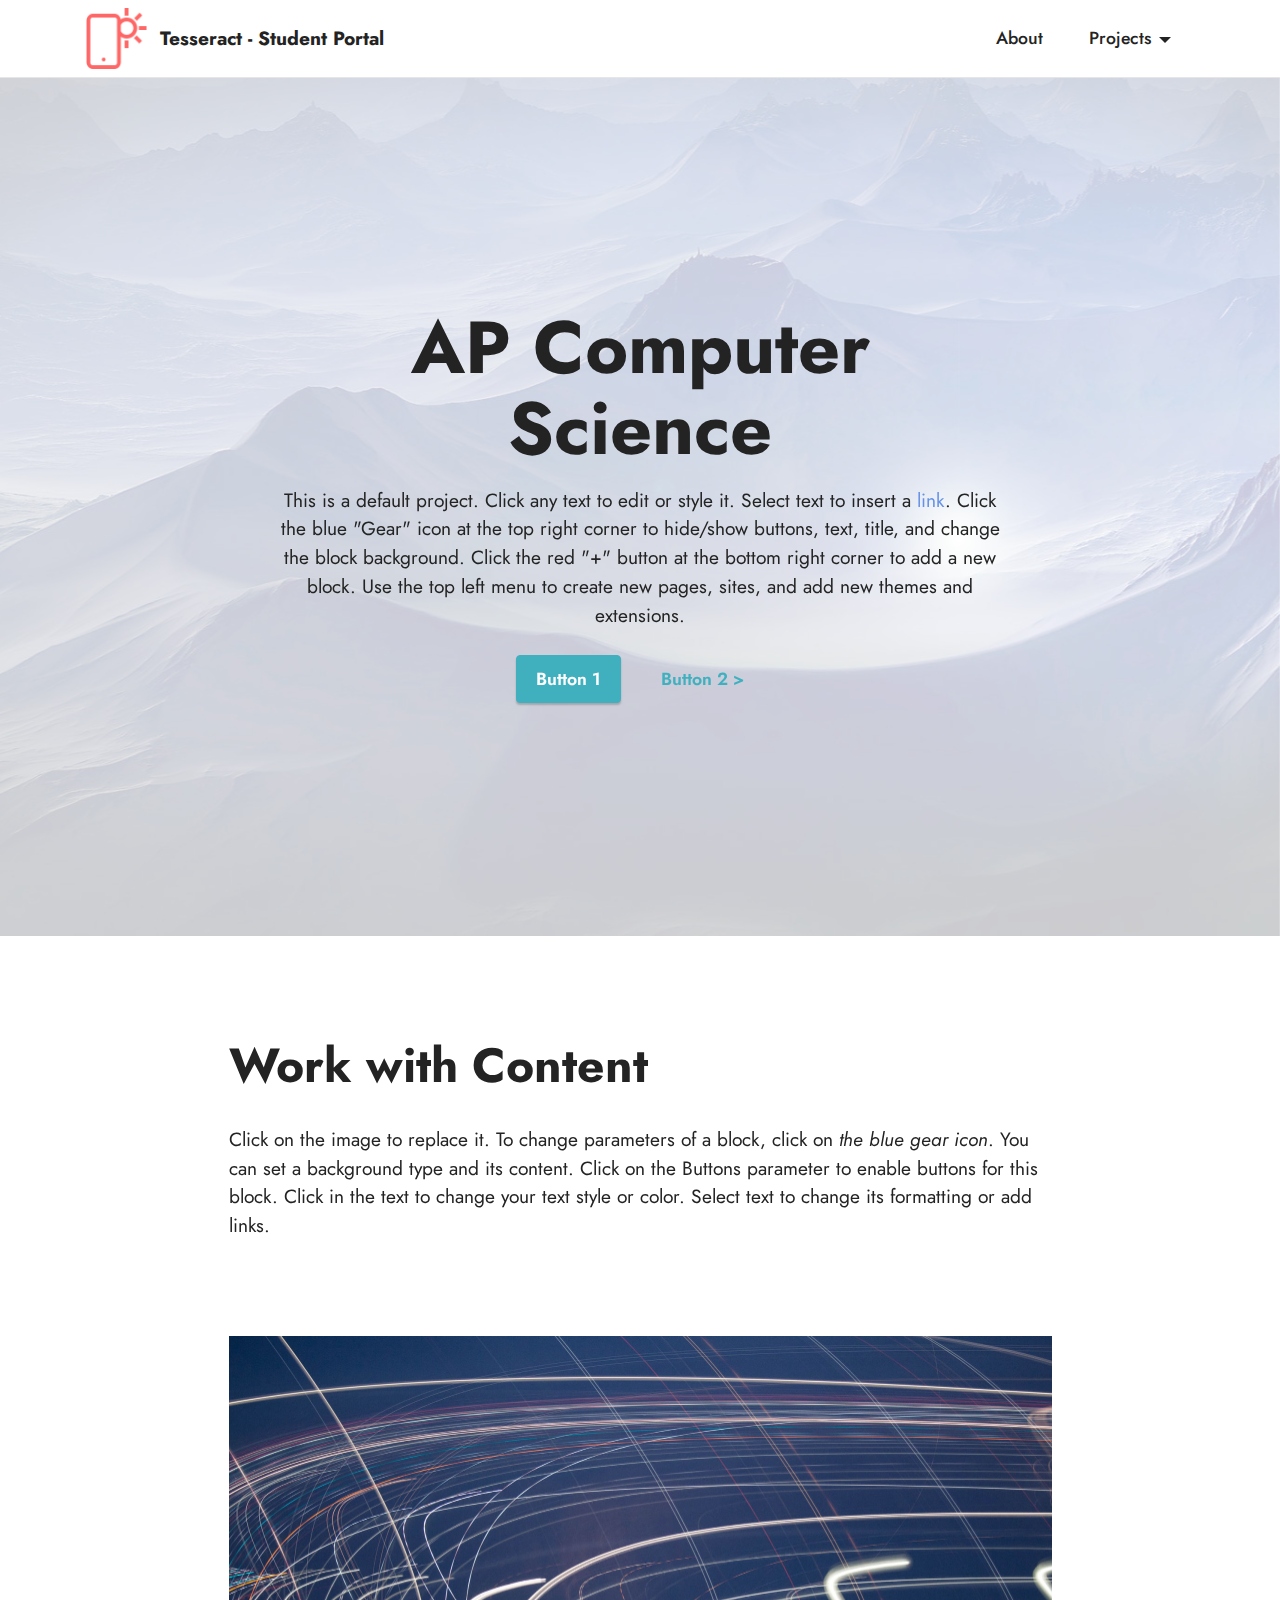
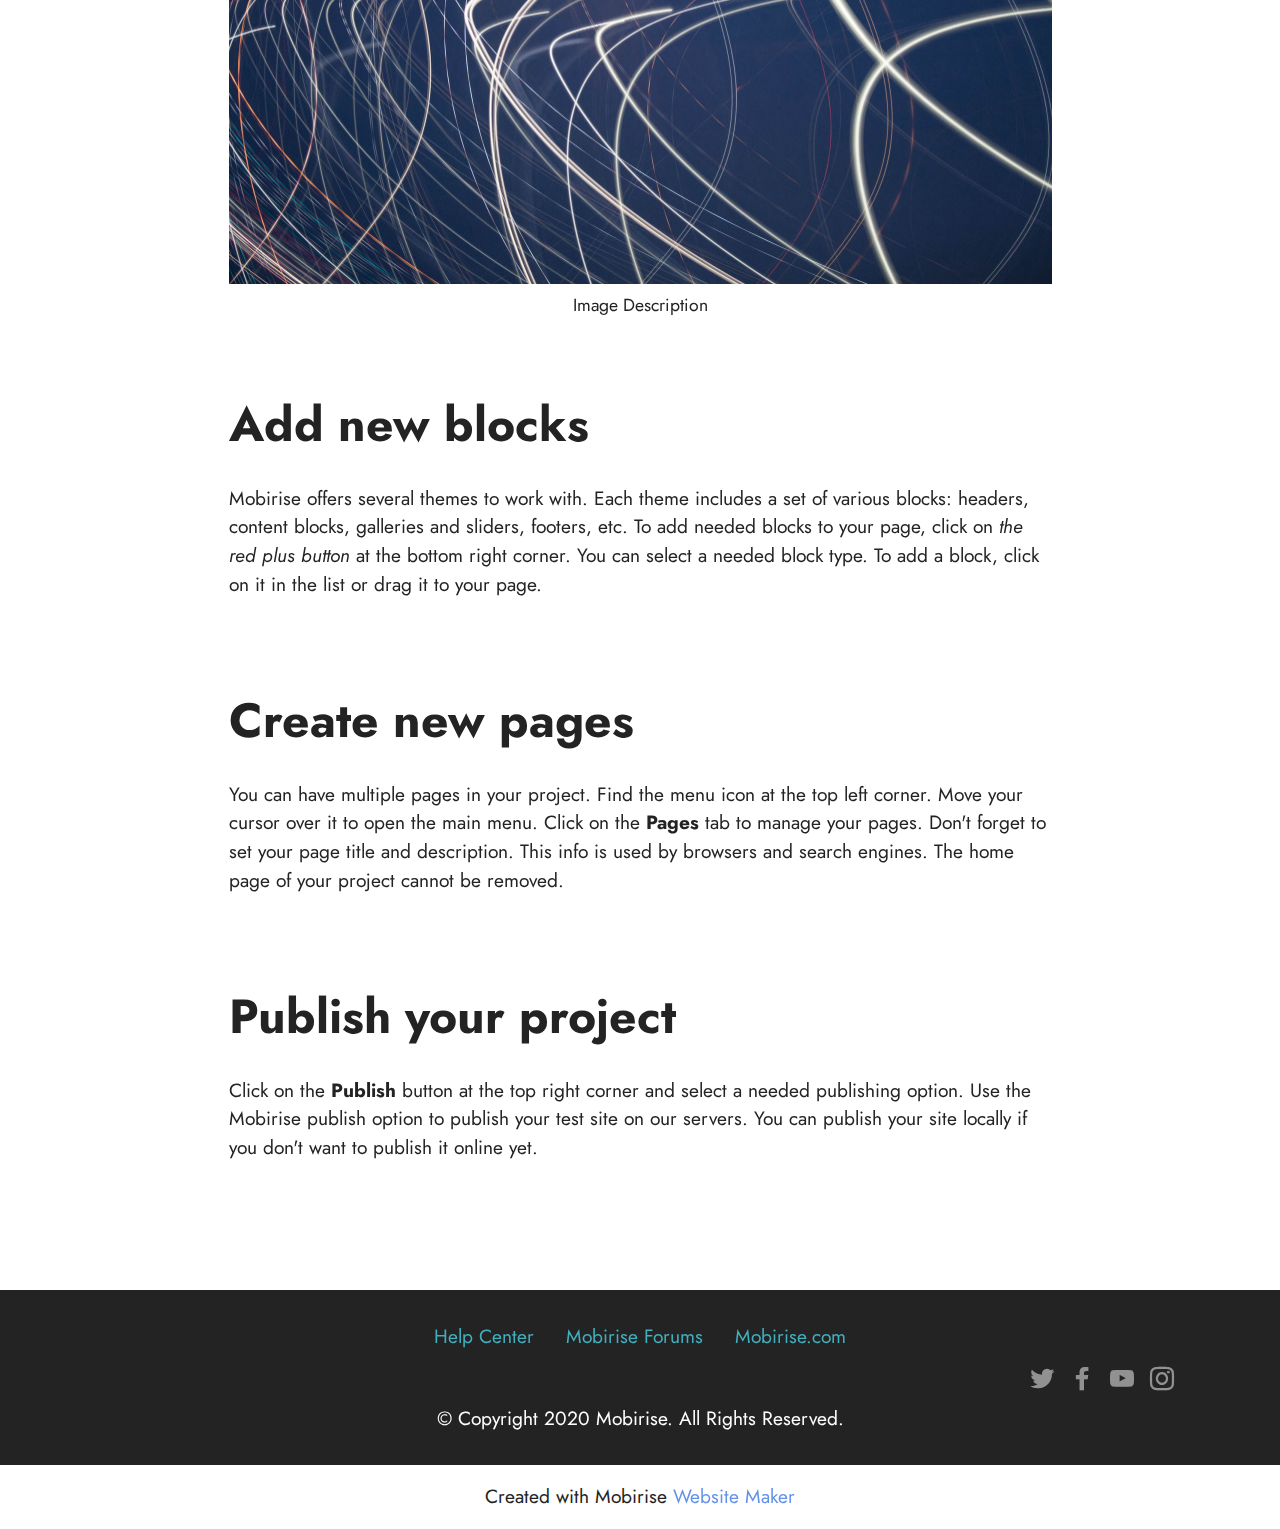
==== index.html @ 01a94a04 "Add files via upload" ====
<!DOCTYPE html>
<html  >
<head>
  <!-- Site made with Mobirise Website Builder v5.6.5, https://mobirise.com -->
  <meta charset="UTF-8">
  <meta http-equiv="X-UA-Compatible" content="IE=edge">
  <meta name="generator" content="Mobirise v5.6.5, mobirise.com">
  <meta name="twitter:card" content="summary_large_image"/>
  <meta name="twitter:image:src" content="">
  <meta property="og:image" content="">
  <meta name="twitter:title" content="Home">
  <meta name="viewport" content="width=device-width, initial-scale=1, minimum-scale=1">
  <link rel="shortcut icon" href="assets/images/logo.png" type="image/x-icon">
  <meta name="description" content="">
  
  
  <title>Home</title>
  <link rel="stylesheet" href="assets/bootstrap/css/bootstrap.min.css">
  <link rel="stylesheet" href="assets/bootstrap/css/bootstrap-grid.min.css">
  <link rel="stylesheet" href="assets/bootstrap/css/bootstrap-reboot.min.css">
  <link rel="stylesheet" href="assets/parallax/jarallax.css">
  <link rel="stylesheet" href="assets/dropdown/css/style.css">
  <link rel="stylesheet" href="assets/socicon/css/styles.css">
  <link rel="stylesheet" href="assets/theme/css/style.css">
  <link rel="preload" href="https://fonts.googleapis.com/css?family=Jost:100,200,300,400,500,600,700,800,900,100i,200i,300i,400i,500i,600i,700i,800i,900i&display=swap" as="style" onload="this.onload=null;this.rel='stylesheet'">
  <noscript><link rel="stylesheet" href="https://fonts.googleapis.com/css?family=Jost:100,200,300,400,500,600,700,800,900,100i,200i,300i,400i,500i,600i,700i,800i,900i&display=swap"></noscript>
  <link rel="preload" as="style" href="assets/mobirise/css/mbr-additional.css"><link rel="stylesheet" href="assets/mobirise/css/mbr-additional.css" type="text/css">
  
  
  
  
</head>
<body>
  
  <section data-bs-version="5.1" class="menu cid-s48OLK6784" once="menu" id="menu1-h">
    
    <nav class="navbar navbar-dropdown navbar-fixed-top navbar-expand-lg">
        <div class="container">
            <div class="navbar-brand">
                <span class="navbar-logo">
                    <a href="https://mobiri.se">
                        <img src="assets/images/logo.png" alt="Mobirise Website Builder" style="height: 3.8rem;">
                    </a>
                </span>
                <span class="navbar-caption-wrap"><a class="navbar-caption text-black display-7" href="https://mobiri.se">Tesseract - Student Portal</a></span>
            </div>
            <button class="navbar-toggler" type="button" data-toggle="collapse" data-bs-toggle="collapse" data-target="#navbarSupportedContent" data-bs-target="#navbarSupportedContent" aria-controls="navbarNavAltMarkup" aria-expanded="false" aria-label="Toggle navigation">
                <div class="hamburger">
                    <span></span>
                    <span></span>
                    <span></span>
                    <span></span>
                </div>
            </button>
            <div class="collapse navbar-collapse" id="navbarSupportedContent">
                <ul class="navbar-nav nav-dropdown nav-right" data-app-modern-menu="true"><li class="nav-item"><a class="nav-link link text-black display-4" href="https://mobirise.com">About</a></li>
                    <li class="nav-item dropdown"><a class="nav-link link text-black dropdown-toggle display-4" href="https://mobirise.com" data-toggle="dropdown-submenu" data-bs-toggle="dropdown" data-bs-auto-close="outside" aria-expanded="false">Projects</a><div class="dropdown-menu" aria-labelledby="dropdown-347"><div class="dropdown"><a class="text-black dropdown-item dropdown-toggle display-4" href="https://mobirise.com" data-toggle="dropdown-submenu" data-bs-toggle="dropdown" data-bs-auto-close="outside" aria-expanded="false">AT-2022</a><div class="dropdown-menu dropdown-submenu" aria-labelledby="dropdown-951"><a class="text-black dropdown-item text-primary display-4" href="page1.html">Concert</a><a class="text-black dropdown-item display-4" href="https://mobirise.com">Doggy</a></div></div><a class="text-black dropdown-item show display-4" href="https://mobirise.com">AT-2022</a><a class="text-black dropdown-item display-4" href="https://mobirise.com">AP</a><a class="text-black dropdown-item display-4" href="https://mobirise.com">AT-201</a><a class="text-black dropdown-item display-4" href="https://mobirise.com">Java</a></div></li></ul>
                
                
            </div>
        </div>
    </nav>

</section>

<section data-bs-version="5.1" class="header1 cid-s48MCQYojq mbr-fullscreen mbr-parallax-background" id="header1-f">

    

    <div class="mbr-overlay" style="opacity: 0.8; background-color: rgb(255, 255, 255);"></div>

    <div class="align-center container">
        <div class="row justify-content-center">
            <div class="col-12 col-lg-8">
                <h1 class="mbr-section-title mbr-fonts-style mb-3 display-1"><strong>AP Computer Science</strong></h1>
                
                <p class="mbr-text mbr-fonts-style display-7">This is a default project. Click any text to edit or style it. Select text to insert a <a href="http://mobirise.com">link</a>. Click the blue "Gear" icon at the top right corner to hide/show buttons, text, title, and change the block background. Click the red "+" button at the bottom right corner to add a new block. Use the top left menu to create new pages, sites, and add new themes and extensions.</p>
                <div class="mbr-section-btn mt-3"><a class="btn btn-success display-4" href="https://mobirise.com">Button 1</a> <a class="btn btn-success-outline display-4" href="https://mobirise.com">Button 2 &gt;</a></div>
            </div>
        </div>
    </div>
</section>

<section data-bs-version="5.1" class="content1 cid-s48udlf8KU" id="content1-8">
    
    <div class="container">
        <div class="row justify-content-center">
            <div class="title col-12 col-md-9">
                <h3 class="mbr-section-title mbr-fonts-style align-center mb-4 display-2"><strong>Work with Content</strong></h3>
                <h4 class="mbr-section-subtitle align-center mbr-fonts-style mb-4 display-7">Click on the image to replace it. To change parameters of a block, click on <em>the blue gear icon</em>. You can set a background type and its content. Click on the Buttons parameter to enable buttons for this block. Click in the text to change your text style or color. Select text to change its formatting or add links.</h4>
                
            </div>
        </div>
    </div>
</section>

<section data-bs-version="5.1" class="image3 cid-s48upRUlSD" id="image3-9">
    

    

    <div class="container">
        <div class="row justify-content-center">
            <div class="col-12 col-lg-9">
                <div class="image-wrapper">
                    <img src="assets/images/mbr-1646x1097.jpg" alt="Mobirise Website Builder">
                    <p class="mbr-description mbr-fonts-style mt-2 align-center display-4">
                        Image Description</p>
                </div>
            </div>
        </div>
    </div>
</section>

<section data-bs-version="5.1" class="content1 cid-s48vaXqeL6" id="content1-b">
    
    <div class="container">
        <div class="row justify-content-center">
            <div class="title col-12 col-md-9">
                <h3 class="mbr-section-title mbr-fonts-style align-center mb-4 display-2"><strong>Add new blocks</strong></h3>
                <h4 class="mbr-section-subtitle align-center mbr-fonts-style mb-4 display-7">Mobirise offers several themes to work with. Each theme includes a set of various blocks: headers, content blocks, galleries and sliders, footers, etc. To add needed blocks to your page, click on <em>the red plus button </em>at the bottom right corner. You can select a needed block type. To add a block, click on it in the list or drag it to your page.</h4>
                
            </div>
        </div>
    </div>
</section>

<section data-bs-version="5.1" class="content1 cid-s48vnjULo4" id="content1-c">
    
    <div class="container">
        <div class="row justify-content-center">
            <div class="title col-12 col-md-9">
                <h3 class="mbr-section-title mbr-fonts-style align-center mb-4 display-2"><strong>Create new pages</strong></h3>
                <h4 class="mbr-section-subtitle align-center mbr-fonts-style mb-4 display-7">You can have multiple pages in your project. Find the menu icon at the top left corner. Move your cursor over it to open the main menu. Click on the <strong>Pages </strong>tab to manage your pages. Don't forget to set your page title and description. This info is used by browsers and search engines. The home page of your project cannot be removed.</h4>
                
            </div>
        </div>
    </div>
</section>

<section data-bs-version="5.1" class="content1 cid-s48vrXhP0J" id="content1-d">
    
    <div class="container">
        <div class="row justify-content-center">
            <div class="title col-12 col-md-9">
                <h3 class="mbr-section-title mbr-fonts-style align-center mb-4 display-2"><strong>Publish your project
</strong></h3>
                <h4 class="mbr-section-subtitle align-center mbr-fonts-style mb-4 display-7">Click on the <strong>Publish </strong>button at the top right corner and select a needed publishing option. Use the Mobirise publish option to publish your test site on our servers. You can publish your site locally if you don't want to publish it online yet.</h4>
                
            </div>
        </div>
    </div>
</section>

<section data-bs-version="5.1" class="footer3 cid-s48P1Icc8J" once="footers" id="footer3-i">

    

    

    <div class="container">
        <div class="media-container-row align-center mbr-white">
            <div class="row row-links">
                <ul class="foot-menu">
                    
                    
                    
                    
                    
                <li class="foot-menu-item mbr-fonts-style display-7"><a href="https://mobirise.com/help/" class="text-success">Help Center</a></li><li class="foot-menu-item mbr-fonts-style display-7"><a href="http://forums.mobirise.com/" class="text-success">Mobirise Forums</a></li><li class="foot-menu-item mbr-fonts-style display-7"><a href="https://mobirise.com/" class="text-success">Mobirise.com</a></li></ul>
            </div>
            <div class="row social-row">
                <div class="social-list align-right pb-2">
                    
                    
                    
                    
                    
                    
                <div class="soc-item">
                        <a href="https://twitter.com/mobirise" target="_blank">
                            <span class="socicon-twitter socicon mbr-iconfont mbr-iconfont-social"></span>
                        </a>
                    </div><div class="soc-item">
                        <a href="https://www.facebook.com/pages/Mobirise/1616226671953247" target="_blank">
                            <span class="socicon-facebook socicon mbr-iconfont mbr-iconfont-social"></span>
                        </a>
                    </div><div class="soc-item">
                        <a href="https://www.youtube.com/c/mobirise" target="_blank">
                            <span class="socicon-youtube socicon mbr-iconfont mbr-iconfont-social"></span>
                        </a>
                    </div><div class="soc-item">
                        <a href="https://instagram.com/mobirise" target="_blank">
                            <span class="mbr-iconfont mbr-iconfont-social socicon-instagram socicon"></span>
                        </a>
                    </div></div>
            </div>
            <div class="row row-copirayt">
                <p class="mbr-text mb-0 mbr-fonts-style mbr-white align-center display-7">
                    © Copyright 2020 Mobirise. All Rights Reserved.
                </p>
            </div>
        </div>
    </div>
</section><section class="display-7" style="padding: 0;align-items: center;justify-content: center;flex-wrap: wrap;    align-content: center;display: flex;position: relative;height: 4rem;"><a href="https://mobiri.se/2736654" style="flex: 1 1;height: 4rem;position: absolute;width: 100%;z-index: 1;"><img alt="" style="height: 4rem;" src="[data-uri]"></a><p style="margin: 0;text-align: center;" class="display-7">Created with Mobirise &#8204;</p><a style="z-index:1" href="https://mobirise.com/website-maker.html">Website Maker</a></section><script src="assets/bootstrap/js/bootstrap.bundle.min.js"></script>  <script src="assets/parallax/jarallax.js"></script>  <script src="assets/smoothscroll/smooth-scroll.js"></script>  <script src="assets/ytplayer/index.js"></script>  <script src="assets/dropdown/js/navbar-dropdown.js"></script>  <script src="assets/theme/js/script.js"></script>  
  
  
</body>
</html>
---- assets/parallax/jarallax.css ----
.jarallax {
    position: relative;
    z-index: 0;
}
.jarallax > .jarallax-img {
    position: absolute;
    object-fit: cover;
    /* support for plugin https://github.com/bfred-it/object-fit-images */
    font-family: 'object-fit: cover;';
    top: 0;
    left: 0;
    width: 100%;
    height: 100%;
    z-index: -1;
}
---- assets/dropdown/css/style.css ----
.navbar-dropdown {
  left: 0;
  padding: 0;
  position: absolute;
  right: 0;
  top: 0;
  transition: all 0.45s ease;
  z-index: 1030;
  background: #282828; }
  .navbar-dropdown .navbar-logo {
    margin-right: 0.8rem;
    transition: margin 0.3s ease-in-out;
    vertical-align: middle; }
    .navbar-dropdown .navbar-logo img {
      height: 3.125rem;
      transition: all 0.3s ease-in-out; }
    .navbar-dropdown .navbar-logo.mbr-iconfont {
      font-size: 3.125rem;
      line-height: 3.125rem; }
  .navbar-dropdown .navbar-caption {
    font-weight: 700;
    white-space: normal;
    vertical-align: -4px;
    line-height: 3.125rem !important; }
    .navbar-dropdown .navbar-caption, .navbar-dropdown .navbar-caption:hover {
      color: inherit;
      text-decoration: none; }
  .navbar-dropdown .mbr-iconfont + .navbar-caption {
    vertical-align: -1px; }
  .navbar-dropdown.navbar-fixed-top {
    position: fixed; }
  .navbar-dropdown .navbar-brand span {
    vertical-align: -4px; }
  .navbar-dropdown.bg-color.transparent {
    background: none; }
  .navbar-dropdown.navbar-short .navbar-brand {
    padding: 0.625rem 0; }
    .navbar-dropdown.navbar-short .navbar-brand span {
      vertical-align: -1px; }
  .navbar-dropdown.navbar-short .navbar-caption {
    line-height: 2.375rem !important;
    vertical-align: -2px; }
  .navbar-dropdown.navbar-short .navbar-logo {
    margin-right: 0.5rem; }
    .navbar-dropdown.navbar-short .navbar-logo img {
      height: 2.375rem; }
    .navbar-dropdown.navbar-short .navbar-logo.mbr-iconfont {
      font-size: 2.375rem;
      line-height: 2.375rem; }
  .navbar-dropdown.navbar-short .mbr-table-cell {
    height: 3.625rem; }
  .navbar-dropdown .navbar-close {
    left: 0.6875rem;
    position: fixed;
    top: 0.75rem;
    z-index: 1000; }
  .navbar-dropdown .hamburger-icon {
    content: "";
    display: inline-block;
    vertical-align: middle;
    width: 16px;
    -webkit-box-shadow: 0 -6px 0 1px #282828,0 0 0 1px #282828,0 6px 0 1px #282828;
    -moz-box-shadow: 0 -6px 0 1px #282828,0 0 0 1px #282828,0 6px 0 1px #282828;
    box-shadow: 0 -6px 0 1px #282828,0 0 0 1px #282828,0 6px 0 1px #282828; }

.dropdown-menu .dropdown-toggle[data-toggle="dropdown-submenu"]::after {
  border-bottom: 0.35em solid transparent;
  border-left: 0.35em solid;
  border-right: 0;
  border-top: 0.35em solid transparent;
  margin-left: 0.3rem; }

.dropdown-menu .dropdown-item:focus {
  outline: 0; }

.nav-dropdown {
  font-size: 0.75rem;
  font-weight: 500;
  height: auto !important; }
  .nav-dropdown .nav-btn {
    padding-left: 1rem; }
  .nav-dropdown .link {
    margin: .667em 1.667em;
    font-weight: 500;
    padding: 0;
    transition: color .2s ease-in-out; }
    .nav-dropdown .link.dropdown-toggle {
      margin-right: 2.583em; }
      .nav-dropdown .link.dropdown-toggle::after {
        margin-left: .25rem;
        border-top: 0.35em solid;
        border-right: 0.35em solid transparent;
        border-left: 0.35em solid transparent;
        border-bottom: 0; }
      .nav-dropdown .link.dropdown-toggle[aria-expanded="true"] {
        margin: 0;
        padding: 0.667em 3.263em  0.667em 1.667em; }
  .nav-dropdown .link::after,
  .nav-dropdown .dropdown-item::after {
    color: inherit; }
  .nav-dropdown .btn {
    font-size: 0.75rem;
    font-weight: 700;
    letter-spacing: 0;
    margin-bottom: 0;
    padding-left: 1.25rem;
    padding-right: 1.25rem; }
  .nav-dropdown .dropdown-menu {
    border-radius: 0;
    border: 0;
    left: 0;
    margin: 0;
    padding-bottom: 1.25rem;
    padding-top: 1.25rem;
    position: relative; }
  .nav-dropdown .dropdown-submenu {
    margin-left: 0.125rem;
    top: 0; }
  .nav-dropdown .dropdown-item {
    font-weight: 500;
    line-height: 2;
    padding: 0.3846em 4.615em 0.3846em 1.5385em;
    position: relative;
    transition: color .2s ease-in-out, background-color .2s ease-in-out; }
    .nav-dropdown .dropdown-item::after {
      margin-top: -0.3077em;
      position: absolute;
      right: 1.1538em;
      top: 50%; }
    .nav-dropdown .dropdown-item:focus, .nav-dropdown .dropdown-item:hover {
      background: none; }

@media (max-width: 767px) {
  .nav-dropdown.navbar-toggleable-sm {
    bottom: 0;
    display: none;
    left: 0;
    overflow-x: hidden;
    position: fixed;
    top: 0;
    transform: translateX(-100%);
    -ms-transform: translateX(-100%);
    -webkit-transform: translateX(-100%);
    width: 18.75rem;
    z-index: 999; } }
.nav-dropdown.navbar-toggleable-xl {
  bottom: 0;
  display: none;
  left: 0;
  overflow-x: hidden;
  position: fixed;
  top: 0;
  transform: translateX(-100%);
  -ms-transform: translateX(-100%);
  -webkit-transform: translateX(-100%);
  width: 18.75rem;
  z-index: 999; }

.nav-dropdown-sm {
  display: block !important;
  overflow-x: hidden;
  overflow: auto;
  padding-top: 3.875rem; }
  .nav-dropdown-sm::after {
    content: "";
    display: block;
    height: 3rem;
    width: 100%; }
  .nav-dropdown-sm.collapse.in ~ .navbar-close {
    display: block !important; }
  .nav-dropdown-sm.collapsing, .nav-dropdown-sm.collapse.in {
    transform: translateX(0);
    -ms-transform: translateX(0);
    -webkit-transform: translateX(0);
    transition: all 0.25s ease-out;
    -webkit-transition: all 0.25s ease-out;
    background: #282828; }
  .nav-dropdown-sm.collapsing[aria-expanded="false"] {
    transform: translateX(-100%);
    -ms-transform: translateX(-100%);
    -webkit-transform: translateX(-100%); }
  .nav-dropdown-sm .nav-item {
    display: block;
    margin-left: 0 !important;
    padding-left: 0; }
  .nav-dropdown-sm .link,
  .nav-dropdown-sm .dropdown-item {
    border-top: 1px dotted rgba(255, 255, 255, 0.1);
    font-size: 0.8125rem;
    line-height: 1.6;
    margin: 0 !important;
    padding: 0.875rem 2.4rem 0.875rem 1.5625rem !important;
    position: relative;
    white-space: normal; }
    .nav-dropdown-sm .link:focus, .nav-dropdown-sm .link:hover,
    .nav-dropdown-sm .dropdown-item:focus,
    .nav-dropdown-sm .dropdown-item:hover {
      background: rgba(0, 0, 0, 0.2) !important;
      color: #c0a375; }
  .nav-dropdown-sm .nav-btn {
    position: relative;
    padding: 1.5625rem 1.5625rem 0 1.5625rem; }
    .nav-dropdown-sm .nav-btn::before {
      border-top: 1px dotted rgba(255, 255, 255, 0.1);
      content: "";
      left: 0;
      position: absolute;
      top: 0;
      width: 100%; }
    .nav-dropdown-sm .nav-btn + .nav-btn {
      padding-top: 0.625rem; }
      .nav-dropdown-sm .nav-btn + .nav-btn::before {
        display: none; }
  .nav-dropdown-sm .btn {
    padding: 0.625rem 0; }
  .nav-dropdown-sm .dropdown-toggle[data-toggle="dropdown-submenu"]::after {
    margin-left: .25rem;
    border-top: 0.35em solid;
    border-right: 0.35em solid transparent;
    border-left: 0.35em solid transparent;
    border-bottom: 0; }
  .nav-dropdown-sm .dropdown-toggle[data-toggle="dropdown-submenu"][aria-expanded="true"]::after {
    border-top: 0;
    border-right: 0.35em solid transparent;
    border-left: 0.35em solid transparent;
    border-bottom: 0.35em solid; }
  .nav-dropdown-sm .dropdown-menu {
    margin: 0;
    padding: 0;
    position: relative;
    top: 0;
    left: 0;
    width: 100%;
    border: 0;
    float: none;
    border-radius: 0;
    background: none; }
  .nav-dropdown-sm .dropdown-submenu {
    left: 100%;
    margin-left: 0.125rem;
    margin-top: -1.25rem;
    top: 0; }

.navbar-toggleable-sm .nav-dropdown .dropdown-menu {
  position: absolute; }

.navbar-toggleable-sm .nav-dropdown .dropdown-submenu {
  left: 100%;
  margin-left: 0.125rem;
  margin-top: -1.25rem;
  top: 0; }

.navbar-toggleable-sm.opened .nav-dropdown .dropdown-menu {
  position: relative; }

.navbar-toggleable-sm.opened .nav-dropdown .dropdown-submenu {
  left: 0;
  margin-left: 00rem;
  margin-top: 0rem;
  top: 0; }

.is-builder .nav-dropdown.collapsing {
  transition: none !important; }
---- assets/socicon/css/styles.css ----
@charset "UTF-8";

@font-face {
  font-family: 'Socicon';
  src:  url('../fonts/socicon.eot');
  src:  url('../fonts/socicon.eot?#iefix') format('embedded-opentype'),
    url('../fonts/socicon.woff2') format('woff2'),
    url('../fonts/socicon.ttf') format('truetype'),
    url('../fonts/socicon.woff') format('woff'),
    url('../fonts/socicon.svg#socicon') format('svg');
  font-weight: normal;
  font-style: normal;
  font-display: swap;
}

[data-icon]:before {
  font-family: "socicon" !important;
  content: attr(data-icon);
  font-style: normal !important;
  font-weight: normal !important;
  font-variant: normal !important;
  text-transform: none !important;
  speak: none;
  line-height: 1;
  -webkit-font-smoothing: antialiased;
  -moz-osx-font-smoothing: grayscale;
}

[class^="socicon-"], [class*=" socicon-"] {
  /* use !important to prevent issues with browser extensions that change fonts */
  font-family: 'Socicon' !important;
  speak: none;
  font-style: normal;
  font-weight: normal;
  font-variant: normal;
  text-transform: none;
  line-height: 1;

  /* Better Font Rendering =========== */
  -webkit-font-smoothing: antialiased;
  -moz-osx-font-smoothing: grayscale;
}

.socicon-eitaa:before {
  content: "\e97c";
}
.socicon-soroush:before {
  content: "\e97d";
}
.socicon-bale:before {
  content: "\e97e";
}
.socicon-zazzle:before {
  content: "\e97b";
}
.socicon-society6:before {
  content: "\e97a";
}
.socicon-redbubble:before {
  content: "\e979";
}
.socicon-avvo:before {
  content: "\e978";
}
.socicon-stitcher:before {
  content: "\e977";
}
.socicon-googlehangouts:before {
  content: "\e974";
}
.socicon-dlive:before {
  content: "\e975";
}
.socicon-vsco:before {
  content: "\e976";
}
.socicon-flipboard:before {
  content: "\e973";
}
.socicon-ubuntu:before {
  content: "\e958";
}
.socicon-artstation:before {
  content: "\e959";
}
.socicon-invision:before {
  content: "\e95a";
}
.socicon-torial:before {
  content: "\e95b";
}
.socicon-collectorz:before {
  content: "\e95c";
}
.socicon-seenthis:before {
  content: "\e95d";
}
.socicon-googleplaymusic:before {
  content: "\e95e";
}
.socicon-debian:before {
  content: "\e95f";
}
.socicon-filmfreeway:before {
  content: "\e960";
}
.socicon-gnome:before {
  content: "\e961";
}
.socicon-itchio:before {
  content: "\e962";
}
.socicon-jamendo:before {
  content: "\e963";
}
.socicon-mix:before {
  content: "\e964";
}
.socicon-sharepoint:before {
  content: "\e965";
}
.socicon-tinder:before {
  content: "\e966";
}
.socicon-windguru:before {
  content: "\e967";
}
.socicon-cdbaby:before {
  content: "\e968";
}
.socicon-elementaryos:before {
  content: "\e969";
}
.socicon-stage32:before {
  content: "\e96a";
}
.socicon-tiktok:before {
  content: "\e96b";
}
.socicon-gitter:before {
  content: "\e96c";
}
.socicon-letterboxd:before {
  content: "\e96d";
}
.socicon-threema:before {
  content: "\e96e";
}
.socicon-splice:before {
  content: "\e96f";
}
.socicon-metapop:before {
  content: "\e970";
}
.socicon-naver:before {
  content: "\e971";
}
.socicon-remote:before {
  content: "\e972";
}
.socicon-internet:before {
  content: "\e957";
}
.socicon-moddb:before {
  content: "\e94b";
}
.socicon-indiedb:before {
  content: "\e94c";
}
.socicon-traxsource:before {
  content: "\e94d";
}
.socicon-gamefor:before {
  content: "\e94e";
}
.socicon-pixiv:before {
  content: "\e94f";
}
.socicon-myanimelist:before {
  content: "\e950";
}
.socicon-blackberry:before {
  content: "\e951";
}
.socicon-wickr:before {
  content: "\e952";
}
.socicon-spip:before {
  content: "\e953";
}
.socicon-napster:before {
  content: "\e954";
}
.socicon-beatport:before {
  content: "\e955";
}
.socicon-hackerone:before {
  content: "\e956";
}
.socicon-hackernews:before {
  content: "\e946";
}
.socicon-smashwords:before {
  content: "\e947";
}
.socicon-kobo:before {
  content: "\e948";
}
.socicon-bookbub:before {
  content: "\e949";
}
.socicon-mailru:before {
  content: "\e94a";
}
.socicon-gitlab:before {
  content: "\e945";
}
.socicon-instructables:before {
  content: "\e944";
}
.socicon-portfolio:before {
  content: "\e943";
}
.socicon-codered:before {
  content: "\e940";
}
.socicon-origin:before {
  content: "\e941";
}
.socicon-nextdoor:before {
  content: "\e942";
}
.socicon-udemy:before {
  content: "\e93f";
}
.socicon-livemaster:before {
  content: "\e93e";
}
.socicon-crunchbase:before {
  content: "\e93b";
}
.socicon-homefy:before {
  content: "\e93c";
}
.socicon-calendly:before {
  content: "\e93d";
}
.socicon-realtor:before {
  content: "\e90f";
}
.socicon-tidal:before {
  content: "\e910";
}
.socicon-qobuz:before {
  content: "\e911";
}
.socicon-natgeo:before {
  content: "\e912";
}
.socicon-mastodon:before {
  content: "\e913";
}
.socicon-unsplash:before {
  content: "\e914";
}
.socicon-homeadvisor:before {
  content: "\e915";
}
.socicon-angieslist:before {
  content: "\e916";
}
.socicon-codepen:before {
  content: "\e917";
}
.socicon-slack:before {
  content: "\e918";
}
.socicon-openaigym:before {
  content: "\e919";
}
.socicon-logmein:before {
  content: "\e91a";
}
.socicon-fiverr:before {
  content: "\e91b";
}
.socicon-gotomeeting:before {
  content: "\e91c";
}
.socicon-aliexpress:before {
  content: "\e91d";
}
.socicon-guru:before {
  content: "\e91e";
}
.socicon-appstore:before {
  content: "\e91f";
}
.socicon-homes:before {
  content: "\e920";
}
.socicon-zoom:before {
  content: "\e921";
}
.socicon-alibaba:before {
  content: "\e922";
}
.socicon-craigslist:before {
  content: "\e923";
}
.socicon-wix:before {
  content: "\e924";
}
.socicon-redfin:before {
  content: "\e925";
}
.socicon-googlecalendar:before {
  content: "\e926";
}
.socicon-shopify:before {
  content: "\e927";
}
.socicon-freelancer:before {
  content: "\e928";
}
.socicon-seedrs:before {
  content: "\e929";
}
.socicon-bing:before {
  content: "\e92a";
}
.socicon-doodle:before {
  content: "\e92b";
}
.socicon-bonanza:before {
  content: "\e92c";
}
.socicon-squarespace:before {
  content: "\e92d";
}
.socicon-toptal:before {
  content: "\e92e";
}
.socicon-gust:before {
  content: "\e92f";
}
.socicon-ask:before {
  content: "\e930";
}
.socicon-trulia:before {
  content: "\e931";
}
.socicon-loomly:before {
  content: "\e932";
}
.socicon-ghost:before {
  content: "\e933";
}
.socicon-upwork:before {
  content: "\e934";
}
.socicon-fundable:before {
  content: "\e935";
}
.socicon-booking:before {
  content: "\e936";
}
.socicon-googlemaps:before {
  content: "\e937";
}
.socicon-zillow:before {
  content: "\e938";
}
.socicon-niconico:before {
  content: "\e939";
}
.socicon-toneden:before {
  content: "\e93a";
}
.socicon-augment:before {
  content: "\e908";
}
.socicon-bitbucket:before {
  content: "\e909";
}
.socicon-fyuse:before {
  content: "\e90a";
}
.socicon-yt-gaming:before {
  content: "\e90b";
}
.socicon-sketchfab:before {
  content: "\e90c";
}
.socicon-mobcrush:before {
  content: "\e90d";
}
.socicon-microsoft:before {
  content: "\e90e";
}
.socicon-pandora:before {
  content: "\e907";
}
.socicon-messenger:before {
  content: "\e906";
}
.socicon-gamewisp:before {
  content: "\e905";
}
.socicon-bloglovin:before {
  content: "\e904";
}
.socicon-tunein:before {
  content: "\e903";
}
.socicon-gamejolt:before {
  content: "\e901";
}
.socicon-trello:before {
  content: "\e902";
}
.socicon-spreadshirt:before {
  content: "\e900";
}
.socicon-500px:before {
  content: "\e000";
}
.socicon-8tracks:before {
  content: "\e001";
}
.socicon-airbnb:before {
  content: "\e002";
}
.socicon-alliance:before {
  content: "\e003";
}
.socicon-amazon:before {
  content: "\e004";
}
.socicon-amplement:before {
  content: "\e005";
}
.socicon-android:before {
  content: "\e006";
}
.socicon-angellist:before {
  content: "\e007";
}
.socicon-apple:before {
  content: "\e008";
}
.socicon-appnet:before {
  content: "\e009";
}
.socicon-baidu:before {
  content: "\e00a";
}
.socicon-bandcamp:before {
  content: "\e00b";
}
.socicon-battlenet:before {
  content: "\e00c";
}
.socicon-mixer:before {
  content: "\e00d";
}
.socicon-bebee:before {
  content: "\e00e";
}
.socicon-bebo:before {
  content: "\e00f";
}
.socicon-behance:before {
  content: "\e010";
}
.socicon-blizzard:before {
  content: "\e011";
}
.socicon-blogger:before {
  content: "\e012";
}
.socicon-buffer:before {
  content: "\e013";
}
.socicon-chrome:before {
  content: "\e014";
}
.socicon-coderwall:before {
  content: "\e015";
}
.socicon-curse:before {
  content: "\e016";
}
.socicon-dailymotion:before {
  content: "\e017";
}
.socicon-deezer:before {
  content: "\e018";
}
.socicon-delicious:before {
  content: "\e019";
}
.socicon-deviantart:before {
  content: "\e01a";
}
.socicon-diablo:before {
  content: "\e01b";
}
.socicon-digg:before {
  content: "\e01c";
}
.socicon-discord:before {
  content: "\e01d";
}
.socicon-disqus:before {
  content: "\e01e";
}
.socicon-douban:before {
  content: "\e01f";
}
.socicon-draugiem:before {
  content: "\e020";
}
.socicon-dribbble:before {
  content: "\e021";
}
.socicon-drupal:before {
  content: "\e022";
}
.socicon-ebay:before {
  content: "\e023";
}
.socicon-ello:before {
  content: "\e024";
}
.socicon-endomodo:before {
  content: "\e025";
}
.socicon-envato:before {
  content: "\e026";
}
.socicon-etsy:before {
  content: "\e027";
}
.socicon-facebook:before {
  content: "\e028";
}
.socicon-feedburner:before {
  content: "\e029";
}
.socicon-filmweb:before {
  content: "\e02a";
}
.socicon-firefox:before {
  content: "\e02b";
}
.socicon-flattr:before {
  content: "\e02c";
}
.socicon-flickr:before {
  content: "\e02d";
}
.socicon-formulr:before {
  content: "\e02e";
}
.socicon-forrst:before {
  content: "\e02f";
}
.socicon-foursquare:before {
  content: "\e030";
}
.socicon-friendfeed:before {
  content: "\e031";
}
.socicon-github:before {
  content: "\e032";
}
.socicon-goodreads:before {
  content: "\e033";
}
.socicon-google:before {
  content: "\e034";
}
.socicon-googlescholar:before {
  content: "\e035";
}
.socicon-googlegroups:before {
  content: "\e036";
}
.socicon-googlephotos:before {
  content: "\e037";
}
.socicon-googleplus:before {
  content: "\e038";
}
.socicon-grooveshark:before {
  content: "\e039";
}
.socicon-hackerrank:before {
  content: "\e03a";
}
.socicon-hearthstone:before {
  content: "\e03b";
}
.socicon-hellocoton:before {
  content: "\e03c";
}
.socicon-heroes:before {
  content: "\e03d";
}
.socicon-smashcast:before {
  content: "\e03e";
}
.socicon-horde:before {
  content: "\e03f";
}
.socicon-houzz:before {
  content: "\e040";
}
.socicon-icq:before {
  content: "\e041";
}
.socicon-identica:before {
  content: "\e042";
}
.socicon-imdb:before {
  content: "\e043";
}
.socicon-instagram:before {
  content: "\e044";
}
.socicon-issuu:before {
  content: "\e045";
}
.socicon-istock:before {
  content: "\e046";
}
.socicon-itunes:before {
  content: "\e047";
}
.socicon-keybase:before {
  content: "\e048";
}
.socicon-lanyrd:before {
  content: "\e049";
}
.socicon-lastfm:before {
  content: "\e04a";
}
.socicon-line:before {
  content: "\e04b";
}
.socicon-linkedin:before {
  content: "\e04c";
}
.socicon-livejournal:before {
  content: "\e04d";
}
.socicon-lyft:before {
  content: "\e04e";
}
.socicon-macos:before {
  content: "\e04f";
}
.socicon-mail:before {
  content: "\e050";
}
.socicon-medium:before {
  content: "\e051";
}
.socicon-meetup:before {
  content: "\e052";
}
.socicon-mixcloud:before {
  content: "\e053";
}
.socicon-modelmayhem:before {
  content: "\e054";
}
.socicon-mumble:before {
  content: "\e055";
}
.socicon-myspace:before {
  content: "\e056";
}
.socicon-newsvine:before {
  content: "\e057";
}
.socicon-nintendo:before {
  content: "\e058";
}
.socicon-npm:before {
  content: "\e059";
}
.socicon-odnoklassniki:before {
  content: "\e05a";
}
.socicon-openid:before {
  content: "\e05b";
}
.socicon-opera:before {
  content: "\e05c";
}
.socicon-outlook:before {
  content: "\e05d";
}
.socicon-overwatch:before {
  content: "\e05e";
}
.socicon-patreon:before {
  content: "\e05f";
}
.socicon-paypal:before {
  content: "\e060";
}
.socicon-periscope:before {
  content: "\e061";
}
.socicon-persona:before {
  content: "\e062";
}
.socicon-pinterest:before {
  content: "\e063";
}
.socicon-play:before {
  content: "\e064";
}
.socicon-player:before {
  content: "\e065";
}
.socicon-playstation:before {
  content: "\e066";
}
.socicon-pocket:before {
  content: "\e067";
}
.socicon-qq:before {
  content: "\e068";
}
.socicon-quora:before {
  content: "\e069";
}
.socicon-raidcall:before {
  content: "\e06a";
}
.socicon-ravelry:before {
  content: "\e06b";
}
.socicon-reddit:before {
  content: "\e06c";
}
.socicon-renren:before {
  content: "\e06d";
}
.socicon-researchgate:before {
  content: "\e06e";
}
.socicon-residentadvisor:before {
  content: "\e06f";
}
.socicon-reverbnation:before {
  content: "\e070";
}
.socicon-rss:before {
  content: "\e071";
}
.socicon-sharethis:before {
  content: "\e072";
}
.socicon-skype:before {
  content: "\e073";
}
.socicon-slideshare:before {
  content: "\e074";
}
.socicon-smugmug:before {
  content: "\e075";
}
.socicon-snapchat:before {
  content: "\e076";
}
.socicon-songkick:before {
  content: "\e077";
}
.socicon-soundcloud:before {
  content: "\e078";
}
.socicon-spotify:before {
  content: "\e079";
}
.socicon-stackexchange:before {
  content: "\e07a";
}
.socicon-stackoverflow:before {
  content: "\e07b";
}
.socicon-starcraft:before {
  content: "\e07c";
}
.socicon-stayfriends:before {
  content: "\e07d";
}
.socicon-steam:before {
  content: "\e07e";
}
.socicon-storehouse:before {
  content: "\e07f";
}
.socicon-strava:before {
  content: "\e080";
}
.socicon-streamjar:before {
  content: "\e081";
}
.socicon-stumbleupon:before {
  content: "\e082";
}
.socicon-swarm:before {
  content: "\e083";
}
.socicon-teamspeak:before {
  content: "\e084";
}
.socicon-teamviewer:before {
  content: "\e085";
}
.socicon-technorati:before {
  content: "\e086";
}
.socicon-telegram:before {
  content: "\e087";
}
.socicon-tripadvisor:before {
  content: "\e088";
}
.socicon-tripit:before {
  content: "\e089";
}
.socicon-triplej:before {
  content: "\e08a";
}
.socicon-tumblr:before {
  content: "\e08b";
}
.socicon-twitch:before {
  content: "\e08c";
}
.socicon-twitter:before {
  content: "\e08d";
}
.socicon-uber:before {
  content: "\e08e";
}
.socicon-ventrilo:before {
  content: "\e08f";
}
.socicon-viadeo:before {
  content: "\e090";
}
.socicon-viber:before {
  content: "\e091";
}
.socicon-viewbug:before {
  content: "\e092";
}
.socicon-vimeo:before {
  content: "\e093";
}
.socicon-vine:before {
  content: "\e094";
}
.socicon-vkontakte:before {
  content: "\e095";
}
.socicon-warcraft:before {
  content: "\e096";
}
.socicon-wechat:before {
  content: "\e097";
}
.socicon-weibo:before {
  content: "\e098";
}
.socicon-whatsapp:before {
  content: "\e099";
}
.socicon-wikipedia:before {
  content: "\e09a";
}
.socicon-windows:before {
  content: "\e09b";
}
.socicon-wordpress:before {
  content: "\e09c";
}
.socicon-wykop:before {
  content: "\e09d";
}
.socicon-xbox:before {
  content: "\e09e";
}
.socicon-xing:before {
  content: "\e09f";
}
.socicon-yahoo:before {
  content: "\e0a0";
}
.socicon-yammer:before {
  content: "\e0a1";
}
.socicon-yandex:before {
  content: "\e0a2";
}
.socicon-yelp:before {
  content: "\e0a3";
}
.socicon-younow:before {
  content: "\e0a4";
}
.socicon-youtube:before {
  content: "\e0a5";
}
.socicon-zapier:before {
  content: "\e0a6";
}
.socicon-zerply:before {
  content: "\e0a7";
}
.socicon-zomato:before {
  content: "\e0a8";
}
.socicon-zynga:before {
  content: "\e0a9";
}
---- assets/theme/css/style.css ----
@charset "UTF-8";
section {
  background-color: #ffffff;
}

body {
  font-style: normal;
  line-height: 1.5;
  font-weight: 400;
  color: #232323;
  position: relative;
}

button {
  background-color: transparent;
  border-color: transparent;
}

section,
.container,
.container-fluid {
  position: relative;
  word-wrap: break-word;
}

a.mbr-iconfont:hover {
  text-decoration: none;
}

.article .lead p,
.article .lead ul,
.article .lead ol,
.article .lead pre,
.article .lead blockquote {
  margin-bottom: 0;
}

a {
  font-style: normal;
  font-weight: 400;
  cursor: pointer;
}
a, a:hover {
  text-decoration: none;
}

.mbr-section-title {
  font-style: normal;
  line-height: 1.3;
}

.mbr-section-subtitle {
  line-height: 1.3;
}

.mbr-text {
  font-style: normal;
  line-height: 1.7;
}

h1,
h2,
h3,
h4,
h5,
h6,
.display-1,
.display-2,
.display-4,
.display-5,
.display-7,
span,
p,
a {
  line-height: 1;
  word-break: break-word;
  word-wrap: break-word;
  font-weight: 400;
}

b,
strong {
  font-weight: bold;
}

input:-webkit-autofill, input:-webkit-autofill:hover, input:-webkit-autofill:focus, input:-webkit-autofill:active {
  transition-delay: 9999s;
  -webkit-transition-property: background-color, color;
  transition-property: background-color, color;
}

textarea[type=hidden] {
  display: none;
}

section {
  background-position: 50% 50%;
  background-repeat: no-repeat;
  background-size: cover;
}
section .mbr-background-video,
section .mbr-background-video-preview {
  position: absolute;
  bottom: 0;
  left: 0;
  right: 0;
  top: 0;
}

.hidden {
  visibility: hidden;
}

.mbr-z-index20 {
  z-index: 20;
}

/*! Base colors */
.mbr-white {
  color: #ffffff;
}

.mbr-black {
  color: #111111;
}

.mbr-bg-white {
  background-color: #ffffff;
}

.mbr-bg-black {
  background-color: #000000;
}

/*! Text-aligns */
.align-left {
  text-align: left;
}

.align-center {
  text-align: center;
}

.align-right {
  text-align: right;
}

/*! Font-weight  */
.mbr-light {
  font-weight: 300;
}

.mbr-regular {
  font-weight: 400;
}

.mbr-semibold {
  font-weight: 500;
}

.mbr-bold {
  font-weight: 700;
}

/*! Media  */
.media-content {
  flex-basis: 100%;
}

.media-container-row {
  display: flex;
  flex-direction: row;
  flex-wrap: wrap;
  justify-content: center;
  align-content: center;
  align-items: start;
}
.media-container-row .media-size-item {
  width: 400px;
}

.media-container-column {
  display: flex;
  flex-direction: column;
  flex-wrap: wrap;
  justify-content: center;
  align-content: center;
  align-items: stretch;
}
.media-container-column > * {
  width: 100%;
}

@media (min-width: 992px) {
  .media-container-row {
    flex-wrap: nowrap;
  }
}
figure {
  margin-bottom: 0;
  overflow: hidden;
}

figure[mbr-media-size] {
  transition: width 0.1s;
}

img,
iframe {
  display: block;
  width: 100%;
}

.card {
  background-color: transparent;
  border: none;
}

.card-box {
  width: 100%;
}

.card-img {
  text-align: center;
  flex-shrink: 0;
  -webkit-flex-shrink: 0;
}

.media {
  max-width: 100%;
  margin: 0 auto;
}

.mbr-figure {
  align-self: center;
}

.media-container > div {
  max-width: 100%;
}

.mbr-figure img,
.card-img img {
  width: 100%;
}

@media (max-width: 991px) {
  .media-size-item {
    width: auto !important;
  }

  .media {
    width: auto;
  }

  .mbr-figure {
    width: 100% !important;
  }
}
/*! Buttons */
.mbr-section-btn {
  margin-left: -0.6rem;
  margin-right: -0.6rem;
  font-size: 0;
}

.btn {
  font-weight: 600;
  border-width: 1px;
  font-style: normal;
  margin: 0.6rem 0.6rem;
  white-space: normal;
  transition: all 0.2s ease-in-out;
  display: inline-flex;
  align-items: center;
  justify-content: center;
  word-break: break-word;
}

.btn-sm {
  font-weight: 600;
  letter-spacing: 0px;
  transition: all 0.3s ease-in-out;
}

.btn-md {
  font-weight: 600;
  letter-spacing: 0px;
  transition: all 0.3s ease-in-out;
}

.btn-lg {
  font-weight: 600;
  letter-spacing: 0px;
  transition: all 0.3s ease-in-out;
}

.btn-form {
  margin: 0;
}
.btn-form:hover {
  cursor: pointer;
}

nav .mbr-section-btn {
  margin-left: 0rem;
  margin-right: 0rem;
}

/*! Btn icon margin */
.btn .mbr-iconfont,
.btn.btn-sm .mbr-iconfont {
  order: 1;
  cursor: pointer;
  margin-left: 0.5rem;
  vertical-align: sub;
}

.btn.btn-md .mbr-iconfont,
.btn.btn-md .mbr-iconfont {
  margin-left: 0.8rem;
}

.mbr-regular {
  font-weight: 400;
}

.mbr-semibold {
  font-weight: 500;
}

.mbr-bold {
  font-weight: 700;
}

[type=submit] {
  -webkit-appearance: none;
}

/*! Full-screen */
.mbr-fullscreen .mbr-overlay {
  min-height: 100vh;
}

.mbr-fullscreen {
  display: flex;
  display: -moz-flex;
  display: -ms-flex;
  display: -o-flex;
  align-items: center;
  min-height: 100vh;
  padding-top: 3rem;
  padding-bottom: 3rem;
}

/*! Map */
.map {
  height: 25rem;
  position: relative;
}
.map iframe {
  width: 100%;
  height: 100%;
}

/*! Scroll to top arrow */
.mbr-arrow-up {
  bottom: 25px;
  right: 90px;
  position: fixed;
  text-align: right;
  z-index: 5000;
  color: #ffffff;
  font-size: 22px;
}

.mbr-arrow-up a {
  background: rgba(0, 0, 0, 0.2);
  border-radius: 50%;
  color: #fff;
  display: inline-block;
  height: 60px;
  width: 60px;
  border: 2px solid #fff;
  outline-style: none !important;
  position: relative;
  text-decoration: none;
  transition: all 0.3s ease-in-out;
  cursor: pointer;
  text-align: center;
}
.mbr-arrow-up a:hover {
  background-color: rgba(0, 0, 0, 0.4);
}
.mbr-arrow-up a i {
  line-height: 60px;
}

.mbr-arrow-up-icon {
  display: block;
  color: #fff;
}

.mbr-arrow-up-icon::before {
  content: "›";
  display: inline-block;
  font-family: serif;
  font-size: 22px;
  line-height: 1;
  font-style: normal;
  position: relative;
  top: 6px;
  left: -4px;
  transform: rotate(-90deg);
}

/*! Arrow Down */
.mbr-arrow {
  position: absolute;
  bottom: 45px;
  left: 50%;
  width: 60px;
  height: 60px;
  cursor: pointer;
  background-color: rgba(80, 80, 80, 0.5);
  border-radius: 50%;
  transform: translateX(-50%);
}
@media (max-width: 767px) {
  .mbr-arrow {
    display: none;
  }
}
.mbr-arrow > a {
  display: inline-block;
  text-decoration: none;
  outline-style: none;
  -webkit-animation: arrowdown 1.7s ease-in-out infinite;
          animation: arrowdown 1.7s ease-in-out infinite;
  color: #ffffff;
}
.mbr-arrow > a > i {
  position: absolute;
  top: -2px;
  left: 15px;
  font-size: 2rem;
}

#scrollToTop a i::before {
  content: "";
  position: absolute;
  display: block;
  border-bottom: 2.5px solid #fff;
  border-left: 2.5px solid #fff;
  width: 27.8%;
  height: 27.8%;
  left: 50%;
  top: 51%;
  transform: translateY(-30%) translateX(-50%) rotate(135deg);
}

@keyframes arrowdown {
  0% {
    transform: translateY(0px);
  }
  50% {
    transform: translateY(-5px);
  }
  100% {
    transform: translateY(0px);
  }
}
@-webkit-keyframes arrowdown {
  0% {
    transform: translateY(0px);
  }
  50% {
    transform: translateY(-5px);
  }
  100% {
    transform: translateY(0px);
  }
}
@media (max-width: 500px) {
  .mbr-arrow-up {
    left: 0;
    right: 0;
    text-align: center;
  }
}
/*Gradients animation*/
@keyframes gradient-animation {
  from {
    background-position: 0% 100%;
    -webkit-animation-timing-function: ease-in-out;
            animation-timing-function: ease-in-out;
  }
  to {
    background-position: 100% 0%;
    -webkit-animation-timing-function: ease-in-out;
            animation-timing-function: ease-in-out;
  }
}
@-webkit-keyframes gradient-animation {
  from {
    background-position: 0% 100%;
    -webkit-animation-timing-function: ease-in-out;
            animation-timing-function: ease-in-out;
  }
  to {
    background-position: 100% 0%;
    -webkit-animation-timing-function: ease-in-out;
            animation-timing-function: ease-in-out;
  }
}
.bg-gradient {
  background-size: 200% 200%;
  animation: gradient-animation 5s infinite alternate;
  -webkit-animation: gradient-animation 5s infinite alternate;
}

.menu .navbar-brand {
  display: -webkit-flex;
}
.menu .navbar-brand span {
  display: flex;
  display: -webkit-flex;
}
.menu .navbar-brand .navbar-caption-wrap {
  display: -webkit-flex;
}
.menu .navbar-brand .navbar-logo img {
  display: -webkit-flex;
  width: auto;
}
@media (min-width: 768px) and (max-width: 991px) {
  .menu .navbar-toggleable-sm .navbar-nav {
    display: -ms-flexbox;
  }
}
@media (max-width: 991px) {
  .menu .navbar-collapse {
    max-height: 93.5vh;
  }
  .menu .navbar-collapse.show {
    overflow: auto;
  }
}
@media (min-width: 992px) {
  .menu .navbar-nav.nav-dropdown {
    display: -webkit-flex;
  }
  .menu .navbar-toggleable-sm .navbar-collapse {
    display: -webkit-flex !important;
  }
  .menu .collapsed .navbar-collapse {
    max-height: 93.5vh;
  }
  .menu .collapsed .navbar-collapse.show {
    overflow: auto;
  }
}
@media (max-width: 767px) {
  .menu .navbar-collapse {
    max-height: 80vh;
  }
}

.nav-link .mbr-iconfont {
  margin-right: 0.5rem;
}

.navbar {
  display: -webkit-flex;
  -webkit-flex-wrap: wrap;
  -webkit-align-items: center;
  -webkit-justify-content: space-between;
}

.navbar-collapse {
  -webkit-flex-basis: 100%;
  -webkit-flex-grow: 1;
  -webkit-align-items: center;
}

.nav-dropdown .link {
  padding: 0.667em 1.667em !important;
  margin: 0 !important;
}

.nav {
  display: -webkit-flex;
  -webkit-flex-wrap: wrap;
}

.row {
  display: -webkit-flex;
  -webkit-flex-wrap: wrap;
}

.justify-content-center {
  -webkit-justify-content: center;
}

.form-inline {
  display: -webkit-flex;
}

.card-wrapper {
  -webkit-flex: 1;
}

.carousel-control {
  z-index: 10;
  display: -webkit-flex;
}

.carousel-controls {
  display: -webkit-flex;
}

.media {
  display: -webkit-flex;
}

.form-group:focus {
  outline: none;
}

.jq-selectbox__select {
  padding: 7px 0;
  position: relative;
}

.jq-selectbox__dropdown {
  overflow: hidden;
  border-radius: 10px;
  position: absolute;
  top: 100%;
  left: 0 !important;
  width: 100% !important;
}

.jq-selectbox__trigger-arrow {
  right: 0;
  transform: translateY(-50%);
}

.jq-selectbox li {
  padding: 1.07em 0.5em;
}

input[type=range] {
  padding-left: 0 !important;
  padding-right: 0 !important;
}

.modal-dialog,
.modal-content {
  height: 100%;
}

.modal-dialog .carousel-inner {
  height: calc(100vh - 1.75rem);
}
@media (max-width: 575px) {
  .modal-dialog .carousel-inner {
    height: calc(100vh - 1rem);
  }
}

.carousel-item {
  text-align: center;
}

.carousel-item img {
  margin: auto;
}

.navbar-toggler {
  align-self: flex-start;
  padding: 0.25rem 0.75rem;
  font-size: 1.25rem;
  line-height: 1;
  background: transparent;
  border: 1px solid transparent;
  border-radius: 0.25rem;
}

.navbar-toggler:focus,
.navbar-toggler:hover {
  text-decoration: none;
  box-shadow: none;
}

.navbar-toggler-icon {
  display: inline-block;
  width: 1.5em;
  height: 1.5em;
  vertical-align: middle;
  content: "";
  background: no-repeat center center;
  background-size: 100% 100%;
}

.navbar-toggler-left {
  position: absolute;
  left: 1rem;
}

.navbar-toggler-right {
  position: absolute;
  right: 1rem;
}

.card-img {
  width: auto;
}

.menu .navbar.collapsed:not(.beta-menu) {
  flex-direction: column;
}

.carousel-item.active,
.carousel-item-next,
.carousel-item-prev {
  display: flex;
}

.note-air-layout .dropup .dropdown-menu,
.note-air-layout .navbar-fixed-bottom .dropdown .dropdown-menu {
  bottom: initial !important;
}

html,
body {
  height: auto;
  min-height: 100vh;
}

.dropup .dropdown-toggle::after {
  display: none;
}

.form-asterisk {
  font-family: initial;
  position: absolute;
  top: -2px;
  font-weight: normal;
}

.form-control-label {
  position: relative;
  cursor: pointer;
  margin-bottom: 0.357em;
  padding: 0;
}

.alert {
  color: #ffffff;
  border-radius: 0;
  border: 0;
  font-size: 1.1rem;
  line-height: 1.5;
  margin-bottom: 1.875rem;
  padding: 1.25rem;
  position: relative;
  text-align: center;
}
.alert.alert-form::after {
  background-color: inherit;
  bottom: -7px;
  content: "";
  display: block;
  height: 14px;
  left: 50%;
  margin-left: -7px;
  position: absolute;
  transform: rotate(45deg);
  width: 14px;
}

.form-control {
  background-color: #ffffff;
  background-clip: border-box;
  color: #232323;
  line-height: 1rem !important;
  height: auto;
  padding: 0.6rem 1.2rem;
  transition: border-color 0.25s ease 0s;
  border: 1px solid transparent !important;
  border-radius: 4px;
  box-shadow: rgba(0, 0, 0, 0.07) 0px 1px 1px 0px, rgba(0, 0, 0, 0.07) 0px 1px 3px 0px, rgba(0, 0, 0, 0.03) 0px 0px 0px 1px;
}
.form-active .form-control:invalid {
  border-color: red;
}

form .row {
  margin-left: -0.6rem;
  margin-right: -0.6rem;
}
form .row [class*=col] {
  padding-left: 0.6rem;
  padding-right: 0.6rem;
}

form .mbr-section-btn {
  margin: 0;
  padding-left: 0.6rem;
  padding-right: 0.6rem;
}

form .btn {
  display: flex;
  padding: 0.6rem 1.2rem;
  margin: 0;
}

form .form-check-input {
  margin-top: 0.5;
}

textarea.form-control {
  line-height: 1.5rem !important;
}

.form-group {
  margin-bottom: 1.2rem;
}

.form-control,
form .btn {
  min-height: 48px;
}

.gdpr-block label span.textGDPR input[name=gdpr] {
  top: 7px;
}

.form-control:focus {
  box-shadow: none;
}

:focus {
  outline: none;
}

.mbr-overlay {
  background-color: #000;
  bottom: 0;
  left: 0;
  opacity: 0.5;
  position: absolute;
  right: 0;
  top: 0;
  z-index: 0;
  pointer-events: none;
}

blockquote {
  font-style: italic;
  padding: 3rem;
  font-size: 1.09rem;
  position: relative;
  border-left: 3px solid;
}

ul,
ol,
pre,
blockquote {
  margin-bottom: 2.3125rem;
}

.mt-4 {
  margin-top: 2rem !important;
}

.mb-4 {
  margin-bottom: 2rem !important;
}

@media (min-width: 992px) {
  .container {
    padding-left: 16px;
    padding-right: 16px;
  }

  .row {
    margin-left: -16px;
    margin-right: -16px;
  }
  .row > [class*=col] {
    padding-left: 16px;
    padding-right: 16px;
  }
}
@media (min-width: 768px) {
  .container-fluid {
    padding-left: 32px;
    padding-right: 32px;
  }
}
@media (min-width: 768px) and (max-width: 991px) {
  .mbr-container {
    padding-left: 32px;
    padding-right: 32px;
  }
}
@media (max-width: 767px) {
  .mbr-container {
    padding-left: 16px;
    padding-right: 16px;
  }
}
.card-wrapper,
.item-wrapper {
  overflow: hidden;
}

.app-video-wrapper > img {
  opacity: 1;
}

.item {
  position: relative;
}

.dropdown-menu .dropdown-menu {
  left: 100%;
}

.dropdown-item + .dropdown-menu {
  display: none;
}

.dropdown-item:hover + .dropdown-menu,
.dropdown-menu:hover {
  display: block;
}

@media (min-aspect-ratio: 16/9) {
  .mbr-video-foreground {
    height: 300% !important;
    top: -100% !important;
  }
}
@media (max-aspect-ratio: 16/9) {
  .mbr-video-foreground {
    width: 300% !important;
    left: -100% !important;
  }
}.engine {
	position: absolute;
	text-indent: -2400px;
	text-align: center;
	padding: 0;
	top: 0;
	left: -2400px;
}
---- assets/mobirise/css/mbr-additional.css ----
body {
  font-family: Jost;
}
.display-1 {
  font-family: 'Jost', sans-serif;
  font-size: 4.6rem;
  line-height: 1.1;
}
.display-1 > .mbr-iconfont {
  font-size: 5.75rem;
}
.display-2 {
  font-family: 'Jost', sans-serif;
  font-size: 3rem;
  line-height: 1.1;
}
.display-2 > .mbr-iconfont {
  font-size: 3.75rem;
}
.display-4 {
  font-family: 'Jost', sans-serif;
  font-size: 1.1rem;
  line-height: 1.5;
}
.display-4 > .mbr-iconfont {
  font-size: 1.375rem;
}
.display-5 {
  font-family: 'Jost', sans-serif;
  font-size: 2.2rem;
  line-height: 1.5;
}
.display-5 > .mbr-iconfont {
  font-size: 2.75rem;
}
.display-7 {
  font-family: 'Jost', sans-serif;
  font-size: 1.2rem;
  line-height: 1.5;
}
.display-7 > .mbr-iconfont {
  font-size: 1.5rem;
}
/* ---- Fluid typography for mobile devices ---- */
/* 1.4 - font scale ratio ( bootstrap == 1.42857 ) */
/* 100vw - current viewport width */
/* (48 - 20)  48 == 48rem == 768px, 20 == 20rem == 320px(minimal supported viewport) */
/* 0.65 - min scale variable, may vary */
@media (max-width: 992px) {
  .display-1 {
    font-size: 3.68rem;
  }
}
@media (max-width: 768px) {
  .display-1 {
    font-size: 3.22rem;
    font-size: calc( 2.26rem + (4.6 - 2.26) * ((100vw - 20rem) / (48 - 20)));
    line-height: calc( 1.1 * (2.26rem + (4.6 - 2.26) * ((100vw - 20rem) / (48 - 20))));
  }
  .display-2 {
    font-size: 2.4rem;
    font-size: calc( 1.7rem + (3 - 1.7) * ((100vw - 20rem) / (48 - 20)));
    line-height: calc( 1.3 * (1.7rem + (3 - 1.7) * ((100vw - 20rem) / (48 - 20))));
  }
  .display-4 {
    font-size: 0.88rem;
    font-size: calc( 1.0350000000000001rem + (1.1 - 1.0350000000000001) * ((100vw - 20rem) / (48 - 20)));
    line-height: calc( 1.4 * (1.0350000000000001rem + (1.1 - 1.0350000000000001) * ((100vw - 20rem) / (48 - 20))));
  }
  .display-5 {
    font-size: 1.76rem;
    font-size: calc( 1.42rem + (2.2 - 1.42) * ((100vw - 20rem) / (48 - 20)));
    line-height: calc( 1.4 * (1.42rem + (2.2 - 1.42) * ((100vw - 20rem) / (48 - 20))));
  }
  .display-7 {
    font-size: 0.96rem;
    font-size: calc( 1.07rem + (1.2 - 1.07) * ((100vw - 20rem) / (48 - 20)));
    line-height: calc( 1.4 * (1.07rem + (1.2 - 1.07) * ((100vw - 20rem) / (48 - 20))));
  }
}
/* Buttons */
.btn {
  padding: 0.6rem 1.2rem;
  border-radius: 4px;
}
.btn-sm {
  padding: 0.6rem 1.2rem;
  border-radius: 4px;
}
.btn-md {
  padding: 0.6rem 1.2rem;
  border-radius: 4px;
}
.btn-lg {
  padding: 1rem 2.6rem;
  border-radius: 4px;
}
.bg-primary {
  background-color: #6592e6 !important;
}
.bg-success {
  background-color: #40b0bf !important;
}
.bg-info {
  background-color: #47b5ed !important;
}
.bg-warning {
  background-color: #ffe161 !important;
}
.bg-danger {
  background-color: #ff9966 !important;
}
.btn-primary,
.btn-primary:active {
  background-color: #6592e6 !important;
  border-color: #6592e6 !important;
  color: #ffffff !important;
  box-shadow: 0 2px 2px 0 rgba(0, 0, 0, 0.2);
}
.btn-primary:hover,
.btn-primary:focus,
.btn-primary.focus,
.btn-primary.active {
  color: #ffffff !important;
  background-color: #2260d2 !important;
  border-color: #2260d2 !important;
  box-shadow: 0 2px 5px 0 rgba(0, 0, 0, 0.2);
}
.btn-primary.disabled,
.btn-primary:disabled {
  color: #ffffff !important;
  background-color: #2260d2 !important;
  border-color: #2260d2 !important;
}
.btn-secondary,
.btn-secondary:active {
  background-color: #ff6666 !important;
  border-color: #ff6666 !important;
  color: #ffffff !important;
  box-shadow: 0 2px 2px 0 rgba(0, 0, 0, 0.2);
}
.btn-secondary:hover,
.btn-secondary:focus,
.btn-secondary.focus,
.btn-secondary.active {
  color: #ffffff !important;
  background-color: #ff0f0f !important;
  border-color: #ff0f0f !important;
  box-shadow: 0 2px 5px 0 rgba(0, 0, 0, 0.2);
}
.btn-secondary.disabled,
.btn-secondary:disabled {
  color: #ffffff !important;
  background-color: #ff0f0f !important;
  border-color: #ff0f0f !important;
}
.btn-info,
.btn-info:active {
  background-color: #47b5ed !important;
  border-color: #47b5ed !important;
  color: #ffffff !important;
  box-shadow: 0 2px 2px 0 rgba(0, 0, 0, 0.2);
}
.btn-info:hover,
.btn-info:focus,
.btn-info.focus,
.btn-info.active {
  color: #ffffff !important;
  background-color: #148cca !important;
  border-color: #148cca !important;
  box-shadow: 0 2px 5px 0 rgba(0, 0, 0, 0.2);
}
.btn-info.disabled,
.btn-info:disabled {
  color: #ffffff !important;
  background-color: #148cca !important;
  border-color: #148cca !important;
}
.btn-success,
.btn-success:active {
  background-color: #40b0bf !important;
  border-color: #40b0bf !important;
  color: #ffffff !important;
  box-shadow: 0 2px 2px 0 rgba(0, 0, 0, 0.2);
}
.btn-success:hover,
.btn-success:focus,
.btn-success.focus,
.btn-success.active {
  color: #ffffff !important;
  background-color: #2a747e !important;
  border-color: #2a747e !important;
  box-shadow: 0 2px 5px 0 rgba(0, 0, 0, 0.2);
}
.btn-success.disabled,
.btn-success:disabled {
  color: #ffffff !important;
  background-color: #2a747e !important;
  border-color: #2a747e !important;
}
.btn-warning,
.btn-warning:active {
  background-color: #ffe161 !important;
  border-color: #ffe161 !important;
  color: #614f00 !important;
  box-shadow: 0 2px 2px 0 rgba(0, 0, 0, 0.2);
}
.btn-warning:hover,
.btn-warning:focus,
.btn-warning.focus,
.btn-warning.active {
  color: #0a0800 !important;
  background-color: #ffd10a !important;
  border-color: #ffd10a !important;
  box-shadow: 0 2px 5px 0 rgba(0, 0, 0, 0.2);
}
.btn-warning.disabled,
.btn-warning:disabled {
  color: #614f00 !important;
  background-color: #ffd10a !important;
  border-color: #ffd10a !important;
}
.btn-danger,
.btn-danger:active {
  background-color: #ff9966 !important;
  border-color: #ff9966 !important;
  color: #ffffff !important;
  box-shadow: 0 2px 2px 0 rgba(0, 0, 0, 0.2);
}
.btn-danger:hover,
.btn-danger:focus,
.btn-danger.focus,
.btn-danger.active {
  color: #ffffff !important;
  background-color: #ff5f0f !important;
  border-color: #ff5f0f !important;
  box-shadow: 0 2px 5px 0 rgba(0, 0, 0, 0.2);
}
.btn-danger.disabled,
.btn-danger:disabled {
  color: #ffffff !important;
  background-color: #ff5f0f !important;
  border-color: #ff5f0f !important;
}
.btn-white,
.btn-white:active {
  background-color: #fafafa !important;
  border-color: #fafafa !important;
  color: #7a7a7a !important;
  box-shadow: 0 2px 2px 0 rgba(0, 0, 0, 0.2);
}
.btn-white:hover,
.btn-white:focus,
.btn-white.focus,
.btn-white.active {
  color: #4f4f4f !important;
  background-color: #cfcfcf !important;
  border-color: #cfcfcf !important;
  box-shadow: 0 2px 5px 0 rgba(0, 0, 0, 0.2);
}
.btn-white.disabled,
.btn-white:disabled {
  color: #7a7a7a !important;
  background-color: #cfcfcf !important;
  border-color: #cfcfcf !important;
}
.btn-black,
.btn-black:active {
  background-color: #232323 !important;
  border-color: #232323 !important;
  color: #ffffff !important;
  box-shadow: 0 2px 2px 0 rgba(0, 0, 0, 0.2);
}
.btn-black:hover,
.btn-black:focus,
.btn-black.focus,
.btn-black.active {
  color: #ffffff !important;
  background-color: #000000 !important;
  border-color: #000000 !important;
  box-shadow: 0 2px 5px 0 rgba(0, 0, 0, 0.2);
}
.btn-black.disabled,
.btn-black:disabled {
  color: #ffffff !important;
  background-color: #000000 !important;
  border-color: #000000 !important;
}
.btn-primary-outline,
.btn-primary-outline:active {
  background-color: transparent !important;
  border-color: transparent;
  color: #6592e6;
}
.btn-primary-outline:hover,
.btn-primary-outline:focus,
.btn-primary-outline.focus,
.btn-primary-outline.active {
  color: #2260d2 !important;
  background-color: transparent!important;
  border-color: transparent!important;
  box-shadow: none!important;
}
.btn-primary-outline.disabled,
.btn-primary-outline:disabled {
  color: #ffffff !important;
  background-color: #6592e6 !important;
  border-color: #6592e6 !important;
}
.btn-secondary-outline,
.btn-secondary-outline:active {
  background-color: transparent !important;
  border-color: transparent;
  color: #ff6666;
}
.btn-secondary-outline:hover,
.btn-secondary-outline:focus,
.btn-secondary-outline.focus,
.btn-secondary-outline.active {
  color: #ff0f0f !important;
  background-color: transparent!important;
  border-color: transparent!important;
  box-shadow: none!important;
}
.btn-secondary-outline.disabled,
.btn-secondary-outline:disabled {
  color: #ffffff !important;
  background-color: #ff6666 !important;
  border-color: #ff6666 !important;
}
.btn-info-outline,
.btn-info-outline:active {
  background-color: transparent !important;
  border-color: transparent;
  color: #47b5ed;
}
.btn-info-outline:hover,
.btn-info-outline:focus,
.btn-info-outline.focus,
.btn-info-outline.active {
  color: #148cca !important;
  background-color: transparent!important;
  border-color: transparent!important;
  box-shadow: none!important;
}
.btn-info-outline.disabled,
.btn-info-outline:disabled {
  color: #ffffff !important;
  background-color: #47b5ed !important;
  border-color: #47b5ed !important;
}
.btn-success-outline,
.btn-success-outline:active {
  background-color: transparent !important;
  border-color: transparent;
  color: #40b0bf;
}
.btn-success-outline:hover,
.btn-success-outline:focus,
.btn-success-outline.focus,
.btn-success-outline.active {
  color: #2a747e !important;
  background-color: transparent!important;
  border-color: transparent!important;
  box-shadow: none!important;
}
.btn-success-outline.disabled,
.btn-success-outline:disabled {
  color: #ffffff !important;
  background-color: #40b0bf !important;
  border-color: #40b0bf !important;
}
.btn-warning-outline,
.btn-warning-outline:active {
  background-color: transparent !important;
  border-color: transparent;
  color: #ffe161;
}
.btn-warning-outline:hover,
.btn-warning-outline:focus,
.btn-warning-outline.focus,
.btn-warning-outline.active {
  color: #ffd10a !important;
  background-color: transparent!important;
  border-color: transparent!important;
  box-shadow: none!important;
}
.btn-warning-outline.disabled,
.btn-warning-outline:disabled {
  color: #614f00 !important;
  background-color: #ffe161 !important;
  border-color: #ffe161 !important;
}
.btn-danger-outline,
.btn-danger-outline:active {
  background-color: transparent !important;
  border-color: transparent;
  color: #ff9966;
}
.btn-danger-outline:hover,
.btn-danger-outline:focus,
.btn-danger-outline.focus,
.btn-danger-outline.active {
  color: #ff5f0f !important;
  background-color: transparent!important;
  border-color: transparent!important;
  box-shadow: none!important;
}
.btn-danger-outline.disabled,
.btn-danger-outline:disabled {
  color: #ffffff !important;
  background-color: #ff9966 !important;
  border-color: #ff9966 !important;
}
.btn-black-outline,
.btn-black-outline:active {
  background-color: transparent !important;
  border-color: transparent;
  color: #232323;
}
.btn-black-outline:hover,
.btn-black-outline:focus,
.btn-black-outline.focus,
.btn-black-outline.active {
  color: #000000 !important;
  background-color: transparent!important;
  border-color: transparent!important;
  box-shadow: none!important;
}
.btn-black-outline.disabled,
.btn-black-outline:disabled {
  color: #ffffff !important;
  background-color: #232323 !important;
  border-color: #232323 !important;
}
.btn-white-outline,
.btn-white-outline:active {
  background-color: transparent !important;
  border-color: transparent;
  color: #fafafa;
}
.btn-white-outline:hover,
.btn-white-outline:focus,
.btn-white-outline.focus,
.btn-white-outline.active {
  color: #cfcfcf !important;
  background-color: transparent!important;
  border-color: transparent!important;
  box-shadow: none!important;
}
.btn-white-outline.disabled,
.btn-white-outline:disabled {
  color: #7a7a7a !important;
  background-color: #fafafa !important;
  border-color: #fafafa !important;
}
.text-primary {
  color: #6592e6 !important;
}
.text-secondary {
  color: #ff6666 !important;
}
.text-success {
  color: #40b0bf !important;
}
.text-info {
  color: #47b5ed !important;
}
.text-warning {
  color: #ffe161 !important;
}
.text-danger {
  color: #ff9966 !important;
}
.text-white {
  color: #fafafa !important;
}
.text-black {
  color: #232323 !important;
}
a.text-primary:hover,
a.text-primary:focus,
a.text-primary.active {
  color: #205ac5 !important;
}
a.text-secondary:hover,
a.text-secondary:focus,
a.text-secondary.active {
  color: #ff0000 !important;
}
a.text-success:hover,
a.text-success:focus,
a.text-success.active {
  color: #266a73 !important;
}
a.text-info:hover,
a.text-info:focus,
a.text-info.active {
  color: #1283bc !important;
}
a.text-warning:hover,
a.text-warning:focus,
a.text-warning.active {
  color: #facb00 !important;
}
a.text-danger:hover,
a.text-danger:focus,
a.text-danger.active {
  color: #ff5500 !important;
}
a.text-white:hover,
a.text-white:focus,
a.text-white.active {
  color: #c7c7c7 !important;
}
a.text-black:hover,
a.text-black:focus,
a.text-black.active {
  color: #000000 !important;
}
a[class*="text-"]:not(.nav-link):not(.dropdown-item):not([role]):not(.navbar-caption) {
  position: relative;
  background-image: transparent;
  background-size: 10000px 2px;
  background-repeat: no-repeat;
  background-position: 0px 1.2em;
  background-position: -10000px 1.2em;
}
a[class*="text-"]:not(.nav-link):not(.dropdown-item):not([role]):not(.navbar-caption):hover {
  transition: background-position 2s ease-in-out;
  background-image: linear-gradient(currentColor 50%, currentColor 50%);
  background-position: 0px 1.2em;
}
.nav-tabs .nav-link.active {
  color: #6592e6;
}
.nav-tabs .nav-link:not(.active) {
  color: #232323;
}
.alert-success {
  background-color: #70c770;
}
.alert-info {
  background-color: #47b5ed;
}
.alert-warning {
  background-color: #ffe161;
}
.alert-danger {
  background-color: #ff9966;
}
.mbr-gallery-filter li.active .btn {
  background-color: #6592e6;
  border-color: #6592e6;
  color: #ffffff;
}
.mbr-gallery-filter li.active .btn:focus {
  box-shadow: none;
}
a,
a:hover {
  color: #6592e6;
}
.mbr-plan-header.bg-primary .mbr-plan-subtitle,
.mbr-plan-header.bg-primary .mbr-plan-price-desc {
  color: #ffffff;
}
.mbr-plan-header.bg-success .mbr-plan-subtitle,
.mbr-plan-header.bg-success .mbr-plan-price-desc {
  color: #a0d8df;
}
.mbr-plan-header.bg-info .mbr-plan-subtitle,
.mbr-plan-header.bg-info .mbr-plan-price-desc {
  color: #ffffff;
}
.mbr-plan-header.bg-warning .mbr-plan-subtitle,
.mbr-plan-header.bg-warning .mbr-plan-price-desc {
  color: #ffffff;
}
.mbr-plan-header.bg-danger .mbr-plan-subtitle,
.mbr-plan-header.bg-danger .mbr-plan-price-desc {
  color: #ffffff;
}
/* Scroll to top button*/
.scrollToTop_wraper {
  display: none;
}
.form-control {
  font-family: 'Jost', sans-serif;
  font-size: 1.1rem;
  line-height: 1.5;
  font-weight: 400;
}
.form-control > .mbr-iconfont {
  font-size: 1.375rem;
}
.form-control:hover,
.form-control:focus {
  box-shadow: rgba(0, 0, 0, 0.07) 0px 1px 1px 0px, rgba(0, 0, 0, 0.07) 0px 1px 3px 0px, rgba(0, 0, 0, 0.03) 0px 0px 0px 1px;
  border-color: #6592e6 !important;
}
.form-control:-webkit-input-placeholder {
  font-family: 'Jost', sans-serif;
  font-size: 1.1rem;
  line-height: 1.5;
  font-weight: 400;
}
.form-control:-webkit-input-placeholder > .mbr-iconfont {
  font-size: 1.375rem;
}
blockquote {
  border-color: #6592e6;
}
/* Forms */
.jq-selectbox li:hover,
.jq-selectbox li.selected {
  background-color: #6592e6;
  color: #ffffff;
}
.jq-number__spin {
  transition: 0.25s ease;
}
.jq-number__spin:hover {
  border-color: #6592e6;
}
.jq-selectbox .jq-selectbox__trigger-arrow,
.jq-number__spin.minus:after,
.jq-number__spin.plus:after {
  transition: 0.4s;
  border-top-color: #353535;
  border-bottom-color: #353535;
}
.jq-selectbox:hover .jq-selectbox__trigger-arrow,
.jq-number__spin.minus:hover:after,
.jq-number__spin.plus:hover:after {
  border-top-color: #6592e6;
  border-bottom-color: #6592e6;
}
.xdsoft_datetimepicker .xdsoft_calendar td.xdsoft_default,
.xdsoft_datetimepicker .xdsoft_calendar td.xdsoft_current,
.xdsoft_datetimepicker .xdsoft_timepicker .xdsoft_time_box > div > div.xdsoft_current {
  color: #ffffff !important;
  background-color: #6592e6 !important;
  box-shadow: none !important;
}
.xdsoft_datetimepicker .xdsoft_calendar td:hover,
.xdsoft_datetimepicker .xdsoft_timepicker .xdsoft_time_box > div > div:hover {
  color: #000000 !important;
  background: #ff6666 !important;
  box-shadow: none !important;
}
.lazy-bg {
  background-image: none !important;
}
.lazy-placeholder:not(section),
.lazy-none {
  display: block;
  position: relative;
  padding-bottom: 56.25%;
  width: 100%;
  height: auto;
}
iframe.lazy-placeholder,
.lazy-placeholder:after {
  content: '';
  position: absolute;
  width: 200px;
  height: 200px;
  background: transparent no-repeat center;
  background-size: contain;
  top: 50%;
  left: 50%;
  transform: translateX(-50%) translateY(-50%);
  background-image: url("data:image/svg+xml;charset=UTF-8,%3csvg width='32' height='32' viewBox='0 0 64 64' xmlns='http://www.w3.org/2000/svg' stroke='%236592e6' %3e%3cg fill='none' fill-rule='evenodd'%3e%3cg transform='translate(16 16)' stroke-width='2'%3e%3ccircle stroke-opacity='.5' cx='16' cy='16' r='16'/%3e%3cpath d='M32 16c0-9.94-8.06-16-16-16'%3e%3canimateTransform attributeName='transform' type='rotate' from='0 16 16' to='360 16 16' dur='1s' repeatCount='indefinite'/%3e%3c/path%3e%3c/g%3e%3c/g%3e%3c/svg%3e");
}
section.lazy-placeholder:after {
  opacity: 0.5;
}
body {
  overflow-x: hidden;
}
a {
  transition: color 0.6s;
}
.cid-s48MCQYojq {
  background-image: url("../../../assets/images/mbr-1920x967.jpg");
}
.cid-s48MCQYojq .mbr-section-title {
  text-align: center;
}
.cid-s48MCQYojq .mbr-text,
.cid-s48MCQYojq .mbr-section-btn {
  color: #232323;
  text-align: center;
}
@media (max-width: 991px) {
  .cid-s48MCQYojq .mbr-section-title,
  .cid-s48MCQYojq .mbr-section-btn,
  .cid-s48MCQYojq .mbr-text {
    text-align: center;
  }
}
.cid-s48udlf8KU {
  padding-top: 5rem;
  padding-bottom: 2rem;
  background-color: #ffffff;
}
.cid-s48udlf8KU .mbr-section-title {
  text-align: left;
}
.cid-s48udlf8KU .mbr-section-subtitle {
  text-align: left;
}
.cid-s48upRUlSD {
  padding-top: 2rem;
  padding-bottom: 2rem;
  background-color: #ffffff;
}
@media (max-width: 991px) {
  .cid-s48upRUlSD .image-wrapper {
    margin-bottom: 1rem;
  }
}
.cid-s48upRUlSD .row {
  flex-direction: row-reverse;
}
.cid-s48upRUlSD img {
  width: 100%;
}
.cid-s48vaXqeL6 {
  padding-top: 2rem;
  padding-bottom: 2rem;
  background-color: #ffffff;
}
.cid-s48vaXqeL6 .mbr-section-title {
  text-align: left;
}
.cid-s48vaXqeL6 .mbr-section-subtitle {
  text-align: left;
}
.cid-s48vnjULo4 {
  padding-top: 2rem;
  padding-bottom: 2rem;
  background-color: #ffffff;
}
.cid-s48vnjULo4 .mbr-section-title {
  text-align: left;
}
.cid-s48vnjULo4 .mbr-section-subtitle {
  text-align: left;
}
.cid-s48vrXhP0J {
  padding-top: 2rem;
  padding-bottom: 6rem;
  background-color: #ffffff;
}
.cid-s48vrXhP0J .mbr-section-title {
  text-align: left;
}
.cid-s48vrXhP0J .mbr-section-subtitle {
  text-align: left;
}
.cid-s48OLK6784 {
  z-index: 1000;
  width: 100%;
  position: relative;
  min-height: 60px;
}
.cid-s48OLK6784 nav.navbar {
  position: fixed;
}
.cid-s48OLK6784 .dropdown-item:before {
  font-family: Moririse2 !important;
  content: '\e966';
  display: inline-block;
  width: 0;
  position: absolute;
  left: 1rem;
  top: 0.5rem;
  margin-right: 0.5rem;
  line-height: 1;
  font-size: inherit;
  vertical-align: middle;
  text-align: center;
  overflow: hidden;
  transform: scale(0, 1);
  transition: all 0.25s ease-in-out;
}
.cid-s48OLK6784 .dropdown-menu {
  padding: 0;
}
.cid-s48OLK6784 .dropdown-item {
  border-bottom: 1px solid #e6e6e6;
}
.cid-s48OLK6784 .dropdown-item:hover,
.cid-s48OLK6784 .dropdown-item:focus {
  background: #6592e6 !important;
  color: white !important;
}
.cid-s48OLK6784 .nav-dropdown .link {
  padding: 0 0.3em !important;
  margin: .667em 1em !important;
}
.cid-s48OLK6784 .nav-dropdown .link.dropdown-toggle::after {
  margin-left: 0.5rem;
  margin-top: 0.2rem;
}
.cid-s48OLK6784 .nav-link {
  position: relative;
}
.cid-s48OLK6784 .container {
  display: flex;
  margin: auto;
}
.cid-s48OLK6784 .iconfont-wrapper {
  color: #000000 !important;
  font-size: 1.5rem;
  padding-right: .5rem;
}
.cid-s48OLK6784 .navbar-caption {
  padding-right: 4rem;
}
.cid-s48OLK6784 .dropdown-menu,
.cid-s48OLK6784 .navbar.opened {
  background: #ffffff !important;
}
.cid-s48OLK6784 .nav-item:focus,
.cid-s48OLK6784 .nav-link:focus {
  outline: none;
}
.cid-s48OLK6784 .dropdown .dropdown-menu .dropdown-item {
  width: auto;
  transition: all 0.25s ease-in-out;
}
.cid-s48OLK6784 .dropdown .dropdown-menu .dropdown-item::after {
  right: 0.5rem;
}
.cid-s48OLK6784 .dropdown .dropdown-menu .dropdown-item .mbr-iconfont {
  margin-left: -1.8rem;
  padding-right: 1rem;
  font-size: inherit;
}
.cid-s48OLK6784 .dropdown .dropdown-menu .dropdown-item .mbr-iconfont:before {
  display: inline-block;
  transform: scale(1, 1);
  transition: all 0.25s ease-in-out;
}
.cid-s48OLK6784 .collapsed .dropdown-menu .dropdown-item:before {
  display: none;
}
.cid-s48OLK6784 .collapsed .dropdown .dropdown-menu .dropdown-item {
  padding: 0.235em 1.5em 0.235em 1.5em !important;
  transition: none;
  margin: 0 !important;
}
.cid-s48OLK6784 .navbar {
  min-height: 77px;
  transition: all .3s;
  border-bottom: 1px solid transparent;
  background: #ffffff;
}
.cid-s48OLK6784 .navbar:not(.navbar-short) {
  border-bottom: 1px solid #e6e6e6;
}
.cid-s48OLK6784 .navbar.opened {
  transition: all .3s;
}
.cid-s48OLK6784 .navbar .dropdown-item {
  padding: .5rem 1.8rem;
}
.cid-s48OLK6784 .navbar .navbar-logo img {
  width: auto;
}
.cid-s48OLK6784 .navbar .navbar-collapse {
  justify-content: flex-end;
  z-index: 1;
}
.cid-s48OLK6784 .navbar.collapsed .nav-item .nav-link::before {
  display: none;
}
.cid-s48OLK6784 .navbar.collapsed.opened .dropdown-menu {
  top: 0;
}
@media (min-width: 992px) {
  .cid-s48OLK6784 .navbar.collapsed.opened:not(.navbar-short) .navbar-collapse {
    max-height: calc(98.5vh - 3.8rem);
  }
}
.cid-s48OLK6784 .navbar.collapsed .dropdown-menu .dropdown-submenu {
  left: 0 !important;
}
.cid-s48OLK6784 .navbar.collapsed .dropdown-menu .dropdown-item:after {
  right: auto;
}
.cid-s48OLK6784 .navbar.collapsed .dropdown-menu .dropdown-toggle[data-toggle="dropdown-submenu"]:after {
  margin-left: 0.5rem;
  margin-top: 0.2rem;
  border-top: 0.35em solid;
  border-right: 0.35em solid transparent;
  border-left: 0.35em solid transparent;
  border-bottom: 0;
  top: 55%;
}
.cid-s48OLK6784 .navbar.collapsed ul.navbar-nav li {
  margin: auto;
}
.cid-s48OLK6784 .navbar.collapsed .dropdown-menu .dropdown-item {
  padding: .25rem 1.5rem;
  text-align: center;
}
.cid-s48OLK6784 .navbar.collapsed .icons-menu {
  padding-left: 0;
  padding-right: 0;
  padding-top: .5rem;
  padding-bottom: .5rem;
}
@media (max-width: 991px) {
  .cid-s48OLK6784 .navbar .nav-item .nav-link::before {
    display: none;
  }
  .cid-s48OLK6784 .navbar.opened .dropdown-menu {
    top: 0;
  }
  .cid-s48OLK6784 .navbar .dropdown-menu .dropdown-submenu {
    left: 0 !important;
  }
  .cid-s48OLK6784 .navbar .dropdown-menu .dropdown-item:after {
    right: auto;
  }
  .cid-s48OLK6784 .navbar .dropdown-menu .dropdown-toggle[data-toggle="dropdown-submenu"]:after {
    margin-left: 0.5rem;
    margin-top: 0.2rem;
    border-top: 0.35em solid;
    border-right: 0.35em solid transparent;
    border-left: 0.35em solid transparent;
    border-bottom: 0;
    top: 55%;
  }
  .cid-s48OLK6784 .navbar .navbar-logo img {
    height: 3.8rem !important;
  }
  .cid-s48OLK6784 .navbar ul.navbar-nav li {
    margin: auto;
  }
  .cid-s48OLK6784 .navbar .dropdown-menu .dropdown-item {
    padding: .25rem 1.5rem !important;
    text-align: center;
  }
  .cid-s48OLK6784 .navbar .navbar-brand {
    flex-shrink: initial;
    flex-basis: auto;
    word-break: break-word;
    padding-right: 2rem;
  }
  .cid-s48OLK6784 .navbar .navbar-toggler {
    flex-basis: auto;
  }
  .cid-s48OLK6784 .navbar .icons-menu {
    padding-left: 0;
    padding-top: .5rem;
    padding-bottom: .5rem;
  }
}
.cid-s48OLK6784 .navbar.navbar-short {
  min-height: 60px;
}
.cid-s48OLK6784 .navbar.navbar-short .navbar-logo img {
  height: 3rem !important;
}
.cid-s48OLK6784 .navbar.navbar-short .navbar-brand {
  padding: 0;
}
.cid-s48OLK6784 .navbar-brand {
  flex-shrink: 0;
  align-items: center;
  margin-right: 0;
  padding: 0;
  transition: all .3s;
  word-break: break-word;
  z-index: 1;
}
.cid-s48OLK6784 .navbar-brand .navbar-caption {
  line-height: inherit !important;
}
.cid-s48OLK6784 .navbar-brand .navbar-logo a {
  outline: none;
}
.cid-s48OLK6784 .dropdown-item.active,
.cid-s48OLK6784 .dropdown-item:active {
  background-color: transparent;
}
.cid-s48OLK6784 .navbar-expand-lg .navbar-nav .nav-link {
  padding: 0;
}
.cid-s48OLK6784 .nav-dropdown .link.dropdown-toggle {
  margin-right: 1.667em;
}
.cid-s48OLK6784 .nav-dropdown .link.dropdown-toggle[aria-expanded="true"] {
  margin-right: 0;
  padding: 0.667em 1.667em;
}
.cid-s48OLK6784 .navbar.navbar-expand-lg .dropdown .dropdown-menu {
  background: #ffffff;
}
.cid-s48OLK6784 .navbar.navbar-expand-lg .dropdown .dropdown-menu .dropdown-submenu {
  margin: 0;
  left: 100%;
}
.cid-s48OLK6784 .navbar .dropdown.open > .dropdown-menu {
  display: block;
}
.cid-s48OLK6784 ul.navbar-nav {
  flex-wrap: wrap;
}
.cid-s48OLK6784 .navbar-buttons {
  text-align: center;
  min-width: 170px;
}
.cid-s48OLK6784 button.navbar-toggler {
  outline: none;
  width: 31px;
  height: 20px;
  cursor: pointer;
  transition: all .2s;
  position: relative;
  align-self: center;
}
.cid-s48OLK6784 button.navbar-toggler .hamburger span {
  position: absolute;
  right: 0;
  width: 30px;
  height: 2px;
  border-right: 5px;
  background-color: currentColor;
}
.cid-s48OLK6784 button.navbar-toggler .hamburger span:nth-child(1) {
  top: 0;
  transition: all .2s;
}
.cid-s48OLK6784 button.navbar-toggler .hamburger span:nth-child(2) {
  top: 8px;
  transition: all .15s;
}
.cid-s48OLK6784 button.navbar-toggler .hamburger span:nth-child(3) {
  top: 8px;
  transition: all .15s;
}
.cid-s48OLK6784 button.navbar-toggler .hamburger span:nth-child(4) {
  top: 16px;
  transition: all .2s;
}
.cid-s48OLK6784 nav.opened .hamburger span:nth-child(1) {
  top: 8px;
  width: 0;
  opacity: 0;
  right: 50%;
  transition: all .2s;
}
.cid-s48OLK6784 nav.opened .hamburger span:nth-child(2) {
  transform: rotate(45deg);
  transition: all .25s;
}
.cid-s48OLK6784 nav.opened .hamburger span:nth-child(3) {
  transform: rotate(-45deg);
  transition: all .25s;
}
.cid-s48OLK6784 nav.opened .hamburger span:nth-child(4) {
  top: 8px;
  width: 0;
  opacity: 0;
  right: 50%;
  transition: all .2s;
}
.cid-s48OLK6784 .navbar-dropdown {
  padding: .5rem 1rem;
  position: fixed;
}
.cid-s48OLK6784 a.nav-link {
  display: flex;
  align-items: center;
  justify-content: center;
}
.cid-s48OLK6784 .icons-menu {
  flex-wrap: nowrap;
  display: flex;
  justify-content: center;
  padding-left: 1rem;
  padding-right: 1rem;
  padding-top: 0.3rem;
  text-align: center;
}
@media screen and (-ms-high-contrast: active), (-ms-high-contrast: none) {
  .cid-s48OLK6784 .navbar {
    height: 77px;
  }
  .cid-s48OLK6784 .navbar.opened {
    height: auto;
  }
  .cid-s48OLK6784 .nav-item .nav-link:hover::before {
    width: 175%;
    max-width: calc(100% + 2rem);
    left: -1rem;
  }
}
.cid-s48P1Icc8J {
  padding-top: 2rem;
  padding-bottom: 2rem;
  background-color: #232323;
}
.cid-s48P1Icc8J .row-links {
  width: 100%;
  justify-content: center;
}
.cid-s48P1Icc8J .social-row {
  width: 100%;
  justify-content: center;
}
.cid-s48P1Icc8J .media-container-row {
  flex-direction: column;
  justify-content: center;
  align-items: center;
}
.cid-s48P1Icc8J .media-container-row .foot-menu {
  list-style: none;
  display: flex;
  justify-content: center;
  flex-wrap: wrap;
  padding: 0;
  margin-bottom: 0;
}
.cid-s48P1Icc8J .media-container-row .foot-menu li {
  padding: 0 1rem 1rem 1rem;
}
.cid-s48P1Icc8J .media-container-row .foot-menu li p {
  margin: 0;
}
.cid-s48P1Icc8J .media-container-row .social-list {
  padding-left: 0;
  margin-bottom: 0;
  list-style: none;
  display: flex;
  flex-wrap: wrap;
  justify-content: flex-end;
}
.cid-s48P1Icc8J .media-container-row .social-list .mbr-iconfont-social {
  font-size: 1.5rem;
  color: #ffffff;
}
.cid-s48P1Icc8J .media-container-row .social-list .soc-item {
  margin: 0 .5rem;
}
.cid-s48P1Icc8J .media-container-row .social-list a {
  margin: 0;
  opacity: .5;
  transition: .2s linear;
}
.cid-s48P1Icc8J .media-container-row .social-list a:hover {
  opacity: 1;
}
@media (max-width: 767px) {
  .cid-s48P1Icc8J .media-container-row .social-list {
    -webkit-justify-content: center;
    justify-content: center;
  }
}
.cid-s48P1Icc8J .media-container-row .row-copirayt {
  word-break: break-word;
  width: 100%;
}
.cid-s48P1Icc8J .media-container-row .row-copirayt p {
  width: 100%;
}
.cid-t1os3mjLVH {
  padding-top: 60px;
  padding-bottom: 60px;
  background-color: #ffffff;
}
.cid-t1os3mjLVH .mbr-section {
  text-align: center;
  color: #fff;
}
.cid-s48OLK6784 {
  z-index: 1000;
  width: 100%;
  position: relative;
  min-height: 60px;
}
.cid-s48OLK6784 nav.navbar {
  position: fixed;
}
.cid-s48OLK6784 .dropdown-item:before {
  font-family: Moririse2 !important;
  content: '\e966';
  display: inline-block;
  width: 0;
  position: absolute;
  left: 1rem;
  top: 0.5rem;
  margin-right: 0.5rem;
  line-height: 1;
  font-size: inherit;
  vertical-align: middle;
  text-align: center;
  overflow: hidden;
  transform: scale(0, 1);
  transition: all 0.25s ease-in-out;
}
.cid-s48OLK6784 .dropdown-menu {
  padding: 0;
}
.cid-s48OLK6784 .dropdown-item {
  border-bottom: 1px solid #e6e6e6;
}
.cid-s48OLK6784 .dropdown-item:hover,
.cid-s48OLK6784 .dropdown-item:focus {
  background: #6592e6 !important;
  color: white !important;
}
.cid-s48OLK6784 .nav-dropdown .link {
  padding: 0 0.3em !important;
  margin: .667em 1em !important;
}
.cid-s48OLK6784 .nav-dropdown .link.dropdown-toggle::after {
  margin-left: 0.5rem;
  margin-top: 0.2rem;
}
.cid-s48OLK6784 .nav-link {
  position: relative;
}
.cid-s48OLK6784 .container {
  display: flex;
  margin: auto;
}
.cid-s48OLK6784 .iconfont-wrapper {
  color: #000000 !important;
  font-size: 1.5rem;
  padding-right: .5rem;
}
.cid-s48OLK6784 .navbar-caption {
  padding-right: 4rem;
}
.cid-s48OLK6784 .dropdown-menu,
.cid-s48OLK6784 .navbar.opened {
  background: #ffffff !important;
}
.cid-s48OLK6784 .nav-item:focus,
.cid-s48OLK6784 .nav-link:focus {
  outline: none;
}
.cid-s48OLK6784 .dropdown .dropdown-menu .dropdown-item {
  width: auto;
  transition: all 0.25s ease-in-out;
}
.cid-s48OLK6784 .dropdown .dropdown-menu .dropdown-item::after {
  right: 0.5rem;
}
.cid-s48OLK6784 .dropdown .dropdown-menu .dropdown-item .mbr-iconfont {
  margin-left: -1.8rem;
  padding-right: 1rem;
  font-size: inherit;
}
.cid-s48OLK6784 .dropdown .dropdown-menu .dropdown-item .mbr-iconfont:before {
  display: inline-block;
  transform: scale(1, 1);
  transition: all 0.25s ease-in-out;
}
.cid-s48OLK6784 .collapsed .dropdown-menu .dropdown-item:before {
  display: none;
}
.cid-s48OLK6784 .collapsed .dropdown .dropdown-menu .dropdown-item {
  padding: 0.235em 1.5em 0.235em 1.5em !important;
  transition: none;
  margin: 0 !important;
}
.cid-s48OLK6784 .navbar {
  min-height: 77px;
  transition: all .3s;
  border-bottom: 1px solid transparent;
  background: #ffffff;
}
.cid-s48OLK6784 .navbar:not(.navbar-short) {
  border-bottom: 1px solid #e6e6e6;
}
.cid-s48OLK6784 .navbar.opened {
  transition: all .3s;
}
.cid-s48OLK6784 .navbar .dropdown-item {
  padding: .5rem 1.8rem;
}
.cid-s48OLK6784 .navbar .navbar-logo img {
  width: auto;
}
.cid-s48OLK6784 .navbar .navbar-collapse {
  justify-content: flex-end;
  z-index: 1;
}
.cid-s48OLK6784 .navbar.collapsed .nav-item .nav-link::before {
  display: none;
}
.cid-s48OLK6784 .navbar.collapsed.opened .dropdown-menu {
  top: 0;
}
@media (min-width: 992px) {
  .cid-s48OLK6784 .navbar.collapsed.opened:not(.navbar-short) .navbar-collapse {
    max-height: calc(98.5vh - 3.8rem);
  }
}
.cid-s48OLK6784 .navbar.collapsed .dropdown-menu .dropdown-submenu {
  left: 0 !important;
}
.cid-s48OLK6784 .navbar.collapsed .dropdown-menu .dropdown-item:after {
  right: auto;
}
.cid-s48OLK6784 .navbar.collapsed .dropdown-menu .dropdown-toggle[data-toggle="dropdown-submenu"]:after {
  margin-left: 0.5rem;
  margin-top: 0.2rem;
  border-top: 0.35em solid;
  border-right: 0.35em solid transparent;
  border-left: 0.35em solid transparent;
  border-bottom: 0;
  top: 55%;
}
.cid-s48OLK6784 .navbar.collapsed ul.navbar-nav li {
  margin: auto;
}
.cid-s48OLK6784 .navbar.collapsed .dropdown-menu .dropdown-item {
  padding: .25rem 1.5rem;
  text-align: center;
}
.cid-s48OLK6784 .navbar.collapsed .icons-menu {
  padding-left: 0;
  padding-right: 0;
  padding-top: .5rem;
  padding-bottom: .5rem;
}
@media (max-width: 991px) {
  .cid-s48OLK6784 .navbar .nav-item .nav-link::before {
    display: none;
  }
  .cid-s48OLK6784 .navbar.opened .dropdown-menu {
    top: 0;
  }
  .cid-s48OLK6784 .navbar .dropdown-menu .dropdown-submenu {
    left: 0 !important;
  }
  .cid-s48OLK6784 .navbar .dropdown-menu .dropdown-item:after {
    right: auto;
  }
  .cid-s48OLK6784 .navbar .dropdown-menu .dropdown-toggle[data-toggle="dropdown-submenu"]:after {
    margin-left: 0.5rem;
    margin-top: 0.2rem;
    border-top: 0.35em solid;
    border-right: 0.35em solid transparent;
    border-left: 0.35em solid transparent;
    border-bottom: 0;
    top: 55%;
  }
  .cid-s48OLK6784 .navbar .navbar-logo img {
    height: 3.8rem !important;
  }
  .cid-s48OLK6784 .navbar ul.navbar-nav li {
    margin: auto;
  }
  .cid-s48OLK6784 .navbar .dropdown-menu .dropdown-item {
    padding: .25rem 1.5rem !important;
    text-align: center;
  }
  .cid-s48OLK6784 .navbar .navbar-brand {
    flex-shrink: initial;
    flex-basis: auto;
    word-break: break-word;
    padding-right: 2rem;
  }
  .cid-s48OLK6784 .navbar .navbar-toggler {
    flex-basis: auto;
  }
  .cid-s48OLK6784 .navbar .icons-menu {
    padding-left: 0;
    padding-top: .5rem;
    padding-bottom: .5rem;
  }
}
.cid-s48OLK6784 .navbar.navbar-short {
  min-height: 60px;
}
.cid-s48OLK6784 .navbar.navbar-short .navbar-logo img {
  height: 3rem !important;
}
.cid-s48OLK6784 .navbar.navbar-short .navbar-brand {
  padding: 0;
}
.cid-s48OLK6784 .navbar-brand {
  flex-shrink: 0;
  align-items: center;
  margin-right: 0;
  padding: 0;
  transition: all .3s;
  word-break: break-word;
  z-index: 1;
}
.cid-s48OLK6784 .navbar-brand .navbar-caption {
  line-height: inherit !important;
}
.cid-s48OLK6784 .navbar-brand .navbar-logo a {
  outline: none;
}
.cid-s48OLK6784 .dropdown-item.active,
.cid-s48OLK6784 .dropdown-item:active {
  background-color: transparent;
}
.cid-s48OLK6784 .navbar-expand-lg .navbar-nav .nav-link {
  padding: 0;
}
.cid-s48OLK6784 .nav-dropdown .link.dropdown-toggle {
  margin-right: 1.667em;
}
.cid-s48OLK6784 .nav-dropdown .link.dropdown-toggle[aria-expanded="true"] {
  margin-right: 0;
  padding: 0.667em 1.667em;
}
.cid-s48OLK6784 .navbar.navbar-expand-lg .dropdown .dropdown-menu {
  background: #ffffff;
}
.cid-s48OLK6784 .navbar.navbar-expand-lg .dropdown .dropdown-menu .dropdown-submenu {
  margin: 0;
  left: 100%;
}
.cid-s48OLK6784 .navbar .dropdown.open > .dropdown-menu {
  display: block;
}
.cid-s48OLK6784 ul.navbar-nav {
  flex-wrap: wrap;
}
.cid-s48OLK6784 .navbar-buttons {
  text-align: center;
  min-width: 170px;
}
.cid-s48OLK6784 button.navbar-toggler {
  outline: none;
  width: 31px;
  height: 20px;
  cursor: pointer;
  transition: all .2s;
  position: relative;
  align-self: center;
}
.cid-s48OLK6784 button.navbar-toggler .hamburger span {
  position: absolute;
  right: 0;
  width: 30px;
  height: 2px;
  border-right: 5px;
  background-color: currentColor;
}
.cid-s48OLK6784 button.navbar-toggler .hamburger span:nth-child(1) {
  top: 0;
  transition: all .2s;
}
.cid-s48OLK6784 button.navbar-toggler .hamburger span:nth-child(2) {
  top: 8px;
  transition: all .15s;
}
.cid-s48OLK6784 button.navbar-toggler .hamburger span:nth-child(3) {
  top: 8px;
  transition: all .15s;
}
.cid-s48OLK6784 button.navbar-toggler .hamburger span:nth-child(4) {
  top: 16px;
  transition: all .2s;
}
.cid-s48OLK6784 nav.opened .hamburger span:nth-child(1) {
  top: 8px;
  width: 0;
  opacity: 0;
  right: 50%;
  transition: all .2s;
}
.cid-s48OLK6784 nav.opened .hamburger span:nth-child(2) {
  transform: rotate(45deg);
  transition: all .25s;
}
.cid-s48OLK6784 nav.opened .hamburger span:nth-child(3) {
  transform: rotate(-45deg);
  transition: all .25s;
}
.cid-s48OLK6784 nav.opened .hamburger span:nth-child(4) {
  top: 8px;
  width: 0;
  opacity: 0;
  right: 50%;
  transition: all .2s;
}
.cid-s48OLK6784 .navbar-dropdown {
  padding: .5rem 1rem;
  position: fixed;
}
.cid-s48OLK6784 a.nav-link {
  display: flex;
  align-items: center;
  justify-content: center;
}
.cid-s48OLK6784 .icons-menu {
  flex-wrap: nowrap;
  display: flex;
  justify-content: center;
  padding-left: 1rem;
  padding-right: 1rem;
  padding-top: 0.3rem;
  text-align: center;
}
@media screen and (-ms-high-contrast: active), (-ms-high-contrast: none) {
  .cid-s48OLK6784 .navbar {
    height: 77px;
  }
  .cid-s48OLK6784 .navbar.opened {
    height: auto;
  }
  .cid-s48OLK6784 .nav-item .nav-link:hover::before {
    width: 175%;
    max-width: calc(100% + 2rem);
    left: -1rem;
  }
}
.cid-t1ov9Dr8in {
  padding-top: 5rem;
  padding-bottom: 5rem;
  background-color: #ffffff;
}
.cid-t1ov9Dr8in .line {
  background-color: #6592e6;
  align: center;
  height: 2px;
  margin: 0 auto;
}
.cid-t1osIGjknI {
  padding-top: 60px;
  padding-bottom: 60px;
  background-color: #ffffff;
}
.cid-t1osIGjknI .mbr-section {
  text-align: center;
  color: #fff;
}
.cid-t1oxhKVqUO {
  padding-top: 5rem;
  padding-bottom: 5rem;
  background-color: #ffffff;
}
.cid-s48P1Icc8J {
  padding-top: 2rem;
  padding-bottom: 2rem;
  background-color: #232323;
}
.cid-s48P1Icc8J .row-links {
  width: 100%;
  justify-content: center;
}
.cid-s48P1Icc8J .social-row {
  width: 100%;
  justify-content: center;
}
.cid-s48P1Icc8J .media-container-row {
  flex-direction: column;
  justify-content: center;
  align-items: center;
}
.cid-s48P1Icc8J .media-container-row .foot-menu {
  list-style: none;
  display: flex;
  justify-content: center;
  flex-wrap: wrap;
  padding: 0;
  margin-bottom: 0;
}
.cid-s48P1Icc8J .media-container-row .foot-menu li {
  padding: 0 1rem 1rem 1rem;
}
.cid-s48P1Icc8J .media-container-row .foot-menu li p {
  margin: 0;
}
.cid-s48P1Icc8J .media-container-row .social-list {
  padding-left: 0;
  margin-bottom: 0;
  list-style: none;
  display: flex;
  flex-wrap: wrap;
  justify-content: flex-end;
}
.cid-s48P1Icc8J .media-container-row .social-list .mbr-iconfont-social {
  font-size: 1.5rem;
  color: #ffffff;
}
.cid-s48P1Icc8J .media-container-row .social-list .soc-item {
  margin: 0 .5rem;
}
.cid-s48P1Icc8J .media-container-row .social-list a {
  margin: 0;
  opacity: .5;
  transition: .2s linear;
}
.cid-s48P1Icc8J .media-container-row .social-list a:hover {
  opacity: 1;
}
@media (max-width: 767px) {
  .cid-s48P1Icc8J .media-container-row .social-list {
    -webkit-justify-content: center;
    justify-content: center;
  }
}
.cid-s48P1Icc8J .media-container-row .row-copirayt {
  word-break: break-word;
  width: 100%;
}
.cid-s48P1Icc8J .media-container-row .row-copirayt p {
  width: 100%;
}
---- assets/mobirise/css/mbr-additional.css ----
body {
  font-family: Jost;
}
.display-1 {
  font-family: 'Jost', sans-serif;
  font-size: 4.6rem;
  line-height: 1.1;
}
.display-1 > .mbr-iconfont {
  font-size: 5.75rem;
}
.display-2 {
  font-family: 'Jost', sans-serif;
  font-size: 3rem;
  line-height: 1.1;
}
.display-2 > .mbr-iconfont {
  font-size: 3.75rem;
}
.display-4 {
  font-family: 'Jost', sans-serif;
  font-size: 1.1rem;
  line-height: 1.5;
}
.display-4 > .mbr-iconfont {
  font-size: 1.375rem;
}
.display-5 {
  font-family: 'Jost', sans-serif;
  font-size: 2.2rem;
  line-height: 1.5;
}
.display-5 > .mbr-iconfont {
  font-size: 2.75rem;
}
.display-7 {
  font-family: 'Jost', sans-serif;
  font-size: 1.2rem;
  line-height: 1.5;
}
.display-7 > .mbr-iconfont {
  font-size: 1.5rem;
}
/* ---- Fluid typography for mobile devices ---- */
/* 1.4 - font scale ratio ( bootstrap == 1.42857 ) */
/* 100vw - current viewport width */
/* (48 - 20)  48 == 48rem == 768px, 20 == 20rem == 320px(minimal supported viewport) */
/* 0.65 - min scale variable, may vary */
@media (max-width: 992px) {
  .display-1 {
    font-size: 3.68rem;
  }
}
@media (max-width: 768px) {
  .display-1 {
    font-size: 3.22rem;
    font-size: calc( 2.26rem + (4.6 - 2.26) * ((100vw - 20rem) / (48 - 20)));
    line-height: calc( 1.1 * (2.26rem + (4.6 - 2.26) * ((100vw - 20rem) / (48 - 20))));
  }
  .display-2 {
    font-size: 2.4rem;
    font-size: calc( 1.7rem + (3 - 1.7) * ((100vw - 20rem) / (48 - 20)));
    line-height: calc( 1.3 * (1.7rem + (3 - 1.7) * ((100vw - 20rem) / (48 - 20))));
  }
  .display-4 {
    font-size: 0.88rem;
    font-size: calc( 1.0350000000000001rem + (1.1 - 1.0350000000000001) * ((100vw - 20rem) / (48 - 20)));
    line-height: calc( 1.4 * (1.0350000000000001rem + (1.1 - 1.0350000000000001) * ((100vw - 20rem) / (48 - 20))));
  }
  .display-5 {
    font-size: 1.76rem;
    font-size: calc( 1.42rem + (2.2 - 1.42) * ((100vw - 20rem) / (48 - 20)));
    line-height: calc( 1.4 * (1.42rem + (2.2 - 1.42) * ((100vw - 20rem) / (48 - 20))));
  }
  .display-7 {
    font-size: 0.96rem;
    font-size: calc( 1.07rem + (1.2 - 1.07) * ((100vw - 20rem) / (48 - 20)));
    line-height: calc( 1.4 * (1.07rem + (1.2 - 1.07) * ((100vw - 20rem) / (48 - 20))));
  }
}
/* Buttons */
.btn {
  padding: 0.6rem 1.2rem;
  border-radius: 4px;
}
.btn-sm {
  padding: 0.6rem 1.2rem;
  border-radius: 4px;
}
.btn-md {
  padding: 0.6rem 1.2rem;
  border-radius: 4px;
}
.btn-lg {
  padding: 1rem 2.6rem;
  border-radius: 4px;
}
.bg-primary {
  background-color: #6592e6 !important;
}
.bg-success {
  background-color: #40b0bf !important;
}
.bg-info {
  background-color: #47b5ed !important;
}
.bg-warning {
  background-color: #ffe161 !important;
}
.bg-danger {
  background-color: #ff9966 !important;
}
.btn-primary,
.btn-primary:active {
  background-color: #6592e6 !important;
  border-color: #6592e6 !important;
  color: #ffffff !important;
  box-shadow: 0 2px 2px 0 rgba(0, 0, 0, 0.2);
}
.btn-primary:hover,
.btn-primary:focus,
.btn-primary.focus,
.btn-primary.active {
  color: #ffffff !important;
  background-color: #2260d2 !important;
  border-color: #2260d2 !important;
  box-shadow: 0 2px 5px 0 rgba(0, 0, 0, 0.2);
}
.btn-primary.disabled,
.btn-primary:disabled {
  color: #ffffff !important;
  background-color: #2260d2 !important;
  border-color: #2260d2 !important;
}
.btn-secondary,
.btn-secondary:active {
  background-color: #ff6666 !important;
  border-color: #ff6666 !important;
  color: #ffffff !important;
  box-shadow: 0 2px 2px 0 rgba(0, 0, 0, 0.2);
}
.btn-secondary:hover,
.btn-secondary:focus,
.btn-secondary.focus,
.btn-secondary.active {
  color: #ffffff !important;
  background-color: #ff0f0f !important;
  border-color: #ff0f0f !important;
  box-shadow: 0 2px 5px 0 rgba(0, 0, 0, 0.2);
}
.btn-secondary.disabled,
.btn-secondary:disabled {
  color: #ffffff !important;
  background-color: #ff0f0f !important;
  border-color: #ff0f0f !important;
}
.btn-info,
.btn-info:active {
  background-color: #47b5ed !important;
  border-color: #47b5ed !important;
  color: #ffffff !important;
  box-shadow: 0 2px 2px 0 rgba(0, 0, 0, 0.2);
}
.btn-info:hover,
.btn-info:focus,
.btn-info.focus,
.btn-info.active {
  color: #ffffff !important;
  background-color: #148cca !important;
  border-color: #148cca !important;
  box-shadow: 0 2px 5px 0 rgba(0, 0, 0, 0.2);
}
.btn-info.disabled,
.btn-info:disabled {
  color: #ffffff !important;
  background-color: #148cca !important;
  border-color: #148cca !important;
}
.btn-success,
.btn-success:active {
  background-color: #40b0bf !important;
  border-color: #40b0bf !important;
  color: #ffffff !important;
  box-shadow: 0 2px 2px 0 rgba(0, 0, 0, 0.2);
}
.btn-success:hover,
.btn-success:focus,
.btn-success.focus,
.btn-success.active {
  color: #ffffff !important;
  background-color: #2a747e !important;
  border-color: #2a747e !important;
  box-shadow: 0 2px 5px 0 rgba(0, 0, 0, 0.2);
}
.btn-success.disabled,
.btn-success:disabled {
  color: #ffffff !important;
  background-color: #2a747e !important;
  border-color: #2a747e !important;
}
.btn-warning,
.btn-warning:active {
  background-color: #ffe161 !important;
  border-color: #ffe161 !important;
  color: #614f00 !important;
  box-shadow: 0 2px 2px 0 rgba(0, 0, 0, 0.2);
}
.btn-warning:hover,
.btn-warning:focus,
.btn-warning.focus,
.btn-warning.active {
  color: #0a0800 !important;
  background-color: #ffd10a !important;
  border-color: #ffd10a !important;
  box-shadow: 0 2px 5px 0 rgba(0, 0, 0, 0.2);
}
.btn-warning.disabled,
.btn-warning:disabled {
  color: #614f00 !important;
  background-color: #ffd10a !important;
  border-color: #ffd10a !important;
}
.btn-danger,
.btn-danger:active {
  background-color: #ff9966 !important;
  border-color: #ff9966 !important;
  color: #ffffff !important;
  box-shadow: 0 2px 2px 0 rgba(0, 0, 0, 0.2);
}
.btn-danger:hover,
.btn-danger:focus,
.btn-danger.focus,
.btn-danger.active {
  color: #ffffff !important;
  background-color: #ff5f0f !important;
  border-color: #ff5f0f !important;
  box-shadow: 0 2px 5px 0 rgba(0, 0, 0, 0.2);
}
.btn-danger.disabled,
.btn-danger:disabled {
  color: #ffffff !important;
  background-color: #ff5f0f !important;
  border-color: #ff5f0f !important;
}
.btn-white,
.btn-white:active {
  background-color: #fafafa !important;
  border-color: #fafafa !important;
  color: #7a7a7a !important;
  box-shadow: 0 2px 2px 0 rgba(0, 0, 0, 0.2);
}
.btn-white:hover,
.btn-white:focus,
.btn-white.focus,
.btn-white.active {
  color: #4f4f4f !important;
  background-color: #cfcfcf !important;
  border-color: #cfcfcf !important;
  box-shadow: 0 2px 5px 0 rgba(0, 0, 0, 0.2);
}
.btn-white.disabled,
.btn-white:disabled {
  color: #7a7a7a !important;
  background-color: #cfcfcf !important;
  border-color: #cfcfcf !important;
}
.btn-black,
.btn-black:active {
  background-color: #232323 !important;
  border-color: #232323 !important;
  color: #ffffff !important;
  box-shadow: 0 2px 2px 0 rgba(0, 0, 0, 0.2);
}
.btn-black:hover,
.btn-black:focus,
.btn-black.focus,
.btn-black.active {
  color: #ffffff !important;
  background-color: #000000 !important;
  border-color: #000000 !important;
  box-shadow: 0 2px 5px 0 rgba(0, 0, 0, 0.2);
}
.btn-black.disabled,
.btn-black:disabled {
  color: #ffffff !important;
  background-color: #000000 !important;
  border-color: #000000 !important;
}
.btn-primary-outline,
.btn-primary-outline:active {
  background-color: transparent !important;
  border-color: transparent;
  color: #6592e6;
}
.btn-primary-outline:hover,
.btn-primary-outline:focus,
.btn-primary-outline.focus,
.btn-primary-outline.active {
  color: #2260d2 !important;
  background-color: transparent!important;
  border-color: transparent!important;
  box-shadow: none!important;
}
.btn-primary-outline.disabled,
.btn-primary-outline:disabled {
  color: #ffffff !important;
  background-color: #6592e6 !important;
  border-color: #6592e6 !important;
}
.btn-secondary-outline,
.btn-secondary-outline:active {
  background-color: transparent !important;
  border-color: transparent;
  color: #ff6666;
}
.btn-secondary-outline:hover,
.btn-secondary-outline:focus,
.btn-secondary-outline.focus,
.btn-secondary-outline.active {
  color: #ff0f0f !important;
  background-color: transparent!important;
  border-color: transparent!important;
  box-shadow: none!important;
}
.btn-secondary-outline.disabled,
.btn-secondary-outline:disabled {
  color: #ffffff !important;
  background-color: #ff6666 !important;
  border-color: #ff6666 !important;
}
.btn-info-outline,
.btn-info-outline:active {
  background-color: transparent !important;
  border-color: transparent;
  color: #47b5ed;
}
.btn-info-outline:hover,
.btn-info-outline:focus,
.btn-info-outline.focus,
.btn-info-outline.active {
  color: #148cca !important;
  background-color: transparent!important;
  border-color: transparent!important;
  box-shadow: none!important;
}
.btn-info-outline.disabled,
.btn-info-outline:disabled {
  color: #ffffff !important;
  background-color: #47b5ed !important;
  border-color: #47b5ed !important;
}
.btn-success-outline,
.btn-success-outline:active {
  background-color: transparent !important;
  border-color: transparent;
  color: #40b0bf;
}
.btn-success-outline:hover,
.btn-success-outline:focus,
.btn-success-outline.focus,
.btn-success-outline.active {
  color: #2a747e !important;
  background-color: transparent!important;
  border-color: transparent!important;
  box-shadow: none!important;
}
.btn-success-outline.disabled,
.btn-success-outline:disabled {
  color: #ffffff !important;
  background-color: #40b0bf !important;
  border-color: #40b0bf !important;
}
.btn-warning-outline,
.btn-warning-outline:active {
  background-color: transparent !important;
  border-color: transparent;
  color: #ffe161;
}
.btn-warning-outline:hover,
.btn-warning-outline:focus,
.btn-warning-outline.focus,
.btn-warning-outline.active {
  color: #ffd10a !important;
  background-color: transparent!important;
  border-color: transparent!important;
  box-shadow: none!important;
}
.btn-warning-outline.disabled,
.btn-warning-outline:disabled {
  color: #614f00 !important;
  background-color: #ffe161 !important;
  border-color: #ffe161 !important;
}
.btn-danger-outline,
.btn-danger-outline:active {
  background-color: transparent !important;
  border-color: transparent;
  color: #ff9966;
}
.btn-danger-outline:hover,
.btn-danger-outline:focus,
.btn-danger-outline.focus,
.btn-danger-outline.active {
  color: #ff5f0f !important;
  background-color: transparent!important;
  border-color: transparent!important;
  box-shadow: none!important;
}
.btn-danger-outline.disabled,
.btn-danger-outline:disabled {
  color: #ffffff !important;
  background-color: #ff9966 !important;
  border-color: #ff9966 !important;
}
.btn-black-outline,
.btn-black-outline:active {
  background-color: transparent !important;
  border-color: transparent;
  color: #232323;
}
.btn-black-outline:hover,
.btn-black-outline:focus,
.btn-black-outline.focus,
.btn-black-outline.active {
  color: #000000 !important;
  background-color: transparent!important;
  border-color: transparent!important;
  box-shadow: none!important;
}
.btn-black-outline.disabled,
.btn-black-outline:disabled {
  color: #ffffff !important;
  background-color: #232323 !important;
  border-color: #232323 !important;
}
.btn-white-outline,
.btn-white-outline:active {
  background-color: transparent !important;
  border-color: transparent;
  color: #fafafa;
}
.btn-white-outline:hover,
.btn-white-outline:focus,
.btn-white-outline.focus,
.btn-white-outline.active {
  color: #cfcfcf !important;
  background-color: transparent!important;
  border-color: transparent!important;
  box-shadow: none!important;
}
.btn-white-outline.disabled,
.btn-white-outline:disabled {
  color: #7a7a7a !important;
  background-color: #fafafa !important;
  border-color: #fafafa !important;
}
.text-primary {
  color: #6592e6 !important;
}
.text-secondary {
  color: #ff6666 !important;
}
.text-success {
  color: #40b0bf !important;
}
.text-info {
  color: #47b5ed !important;
}
.text-warning {
  color: #ffe161 !important;
}
.text-danger {
  color: #ff9966 !important;
}
.text-white {
  color: #fafafa !important;
}
.text-black {
  color: #232323 !important;
}
a.text-primary:hover,
a.text-primary:focus,
a.text-primary.active {
  color: #205ac5 !important;
}
a.text-secondary:hover,
a.text-secondary:focus,
a.text-secondary.active {
  color: #ff0000 !important;
}
a.text-success:hover,
a.text-success:focus,
a.text-success.active {
  color: #266a73 !important;
}
a.text-info:hover,
a.text-info:focus,
a.text-info.active {
  color: #1283bc !important;
}
a.text-warning:hover,
a.text-warning:focus,
a.text-warning.active {
  color: #facb00 !important;
}
a.text-danger:hover,
a.text-danger:focus,
a.text-danger.active {
  color: #ff5500 !important;
}
a.text-white:hover,
a.text-white:focus,
a.text-white.active {
  color: #c7c7c7 !important;
}
a.text-black:hover,
a.text-black:focus,
a.text-black.active {
  color: #000000 !important;
}
a[class*="text-"]:not(.nav-link):not(.dropdown-item):not([role]):not(.navbar-caption) {
  position: relative;
  background-image: transparent;
  background-size: 10000px 2px;
  background-repeat: no-repeat;
  background-position: 0px 1.2em;
  background-position: -10000px 1.2em;
}
a[class*="text-"]:not(.nav-link):not(.dropdown-item):not([role]):not(.navbar-caption):hover {
  transition: background-position 2s ease-in-out;
  background-image: linear-gradient(currentColor 50%, currentColor 50%);
  background-position: 0px 1.2em;
}
.nav-tabs .nav-link.active {
  color: #6592e6;
}
.nav-tabs .nav-link:not(.active) {
  color: #232323;
}
.alert-success {
  background-color: #70c770;
}
.alert-info {
  background-color: #47b5ed;
}
.alert-warning {
  background-color: #ffe161;
}
.alert-danger {
  background-color: #ff9966;
}
.mbr-gallery-filter li.active .btn {
  background-color: #6592e6;
  border-color: #6592e6;
  color: #ffffff;
}
.mbr-gallery-filter li.active .btn:focus {
  box-shadow: none;
}
a,
a:hover {
  color: #6592e6;
}
.mbr-plan-header.bg-primary .mbr-plan-subtitle,
.mbr-plan-header.bg-primary .mbr-plan-price-desc {
  color: #ffffff;
}
.mbr-plan-header.bg-success .mbr-plan-subtitle,
.mbr-plan-header.bg-success .mbr-plan-price-desc {
  color: #a0d8df;
}
.mbr-plan-header.bg-info .mbr-plan-subtitle,
.mbr-plan-header.bg-info .mbr-plan-price-desc {
  color: #ffffff;
}
.mbr-plan-header.bg-warning .mbr-plan-subtitle,
.mbr-plan-header.bg-warning .mbr-plan-price-desc {
  color: #ffffff;
}
.mbr-plan-header.bg-danger .mbr-plan-subtitle,
.mbr-plan-header.bg-danger .mbr-plan-price-desc {
  color: #ffffff;
}
/* Scroll to top button*/
.scrollToTop_wraper {
  display: none;
}
.form-control {
  font-family: 'Jost', sans-serif;
  font-size: 1.1rem;
  line-height: 1.5;
  font-weight: 400;
}
.form-control > .mbr-iconfont {
  font-size: 1.375rem;
}
.form-control:hover,
.form-control:focus {
  box-shadow: rgba(0, 0, 0, 0.07) 0px 1px 1px 0px, rgba(0, 0, 0, 0.07) 0px 1px 3px 0px, rgba(0, 0, 0, 0.03) 0px 0px 0px 1px;
  border-color: #6592e6 !important;
}
.form-control:-webkit-input-placeholder {
  font-family: 'Jost', sans-serif;
  font-size: 1.1rem;
  line-height: 1.5;
  font-weight: 400;
}
.form-control:-webkit-input-placeholder > .mbr-iconfont {
  font-size: 1.375rem;
}
blockquote {
  border-color: #6592e6;
}
/* Forms */
.jq-selectbox li:hover,
.jq-selectbox li.selected {
  background-color: #6592e6;
  color: #ffffff;
}
.jq-number__spin {
  transition: 0.25s ease;
}
.jq-number__spin:hover {
  border-color: #6592e6;
}
.jq-selectbox .jq-selectbox__trigger-arrow,
.jq-number__spin.minus:after,
.jq-number__spin.plus:after {
  transition: 0.4s;
  border-top-color: #353535;
  border-bottom-color: #353535;
}
.jq-selectbox:hover .jq-selectbox__trigger-arrow,
.jq-number__spin.minus:hover:after,
.jq-number__spin.plus:hover:after {
  border-top-color: #6592e6;
  border-bottom-color: #6592e6;
}
.xdsoft_datetimepicker .xdsoft_calendar td.xdsoft_default,
.xdsoft_datetimepicker .xdsoft_calendar td.xdsoft_current,
.xdsoft_datetimepicker .xdsoft_timepicker .xdsoft_time_box > div > div.xdsoft_current {
  color: #ffffff !important;
  background-color: #6592e6 !important;
  box-shadow: none !important;
}
.xdsoft_datetimepicker .xdsoft_calendar td:hover,
.xdsoft_datetimepicker .xdsoft_timepicker .xdsoft_time_box > div > div:hover {
  color: #000000 !important;
  background: #ff6666 !important;
  box-shadow: none !important;
}
.lazy-bg {
  background-image: none !important;
}
.lazy-placeholder:not(section),
.lazy-none {
  display: block;
  position: relative;
  padding-bottom: 56.25%;
  width: 100%;
  height: auto;
}
iframe.lazy-placeholder,
.lazy-placeholder:after {
  content: '';
  position: absolute;
  width: 200px;
  height: 200px;
  background: transparent no-repeat center;
  background-size: contain;
  top: 50%;
  left: 50%;
  transform: translateX(-50%) translateY(-50%);
  background-image: url("data:image/svg+xml;charset=UTF-8,%3csvg width='32' height='32' viewBox='0 0 64 64' xmlns='http://www.w3.org/2000/svg' stroke='%236592e6' %3e%3cg fill='none' fill-rule='evenodd'%3e%3cg transform='translate(16 16)' stroke-width='2'%3e%3ccircle stroke-opacity='.5' cx='16' cy='16' r='16'/%3e%3cpath d='M32 16c0-9.94-8.06-16-16-16'%3e%3canimateTransform attributeName='transform' type='rotate' from='0 16 16' to='360 16 16' dur='1s' repeatCount='indefinite'/%3e%3c/path%3e%3c/g%3e%3c/g%3e%3c/svg%3e");
}
section.lazy-placeholder:after {
  opacity: 0.5;
}
body {
  overflow-x: hidden;
}
a {
  transition: color 0.6s;
}
.cid-s48MCQYojq {
  background-image: url("../../../assets/images/mbr-1920x967.jpg");
}
.cid-s48MCQYojq .mbr-section-title {
  text-align: center;
}
.cid-s48MCQYojq .mbr-text,
.cid-s48MCQYojq .mbr-section-btn {
  color: #232323;
  text-align: center;
}
@media (max-width: 991px) {
  .cid-s48MCQYojq .mbr-section-title,
  .cid-s48MCQYojq .mbr-section-btn,
  .cid-s48MCQYojq .mbr-text {
    text-align: center;
  }
}
.cid-s48udlf8KU {
  padding-top: 5rem;
  padding-bottom: 2rem;
  background-color: #ffffff;
}
.cid-s48udlf8KU .mbr-section-title {
  text-align: left;
}
.cid-s48udlf8KU .mbr-section-subtitle {
  text-align: left;
}
.cid-s48upRUlSD {
  padding-top: 2rem;
  padding-bottom: 2rem;
  background-color: #ffffff;
}
@media (max-width: 991px) {
  .cid-s48upRUlSD .image-wrapper {
    margin-bottom: 1rem;
  }
}
.cid-s48upRUlSD .row {
  flex-direction: row-reverse;
}
.cid-s48upRUlSD img {
  width: 100%;
}
.cid-s48vaXqeL6 {
  padding-top: 2rem;
  padding-bottom: 2rem;
  background-color: #ffffff;
}
.cid-s48vaXqeL6 .mbr-section-title {
  text-align: left;
}
.cid-s48vaXqeL6 .mbr-section-subtitle {
  text-align: left;
}
.cid-s48vnjULo4 {
  padding-top: 2rem;
  padding-bottom: 2rem;
  background-color: #ffffff;
}
.cid-s48vnjULo4 .mbr-section-title {
  text-align: left;
}
.cid-s48vnjULo4 .mbr-section-subtitle {
  text-align: left;
}
.cid-s48vrXhP0J {
  padding-top: 2rem;
  padding-bottom: 6rem;
  background-color: #ffffff;
}
.cid-s48vrXhP0J .mbr-section-title {
  text-align: left;
}
.cid-s48vrXhP0J .mbr-section-subtitle {
  text-align: left;
}
.cid-s48OLK6784 {
  z-index: 1000;
  width: 100%;
  position: relative;
  min-height: 60px;
}
.cid-s48OLK6784 nav.navbar {
  position: fixed;
}
.cid-s48OLK6784 .dropdown-item:before {
  font-family: Moririse2 !important;
  content: '\e966';
  display: inline-block;
  width: 0;
  position: absolute;
  left: 1rem;
  top: 0.5rem;
  margin-right: 0.5rem;
  line-height: 1;
  font-size: inherit;
  vertical-align: middle;
  text-align: center;
  overflow: hidden;
  transform: scale(0, 1);
  transition: all 0.25s ease-in-out;
}
.cid-s48OLK6784 .dropdown-menu {
  padding: 0;
}
.cid-s48OLK6784 .dropdown-item {
  border-bottom: 1px solid #e6e6e6;
}
.cid-s48OLK6784 .dropdown-item:hover,
.cid-s48OLK6784 .dropdown-item:focus {
  background: #6592e6 !important;
  color: white !important;
}
.cid-s48OLK6784 .nav-dropdown .link {
  padding: 0 0.3em !important;
  margin: .667em 1em !important;
}
.cid-s48OLK6784 .nav-dropdown .link.dropdown-toggle::after {
  margin-left: 0.5rem;
  margin-top: 0.2rem;
}
.cid-s48OLK6784 .nav-link {
  position: relative;
}
.cid-s48OLK6784 .container {
  display: flex;
  margin: auto;
}
.cid-s48OLK6784 .iconfont-wrapper {
  color: #000000 !important;
  font-size: 1.5rem;
  padding-right: .5rem;
}
.cid-s48OLK6784 .navbar-caption {
  padding-right: 4rem;
}
.cid-s48OLK6784 .dropdown-menu,
.cid-s48OLK6784 .navbar.opened {
  background: #ffffff !important;
}
.cid-s48OLK6784 .nav-item:focus,
.cid-s48OLK6784 .nav-link:focus {
  outline: none;
}
.cid-s48OLK6784 .dropdown .dropdown-menu .dropdown-item {
  width: auto;
  transition: all 0.25s ease-in-out;
}
.cid-s48OLK6784 .dropdown .dropdown-menu .dropdown-item::after {
  right: 0.5rem;
}
.cid-s48OLK6784 .dropdown .dropdown-menu .dropdown-item .mbr-iconfont {
  margin-left: -1.8rem;
  padding-right: 1rem;
  font-size: inherit;
}
.cid-s48OLK6784 .dropdown .dropdown-menu .dropdown-item .mbr-iconfont:before {
  display: inline-block;
  transform: scale(1, 1);
  transition: all 0.25s ease-in-out;
}
.cid-s48OLK6784 .collapsed .dropdown-menu .dropdown-item:before {
  display: none;
}
.cid-s48OLK6784 .collapsed .dropdown .dropdown-menu .dropdown-item {
  padding: 0.235em 1.5em 0.235em 1.5em !important;
  transition: none;
  margin: 0 !important;
}
.cid-s48OLK6784 .navbar {
  min-height: 77px;
  transition: all .3s;
  border-bottom: 1px solid transparent;
  background: #ffffff;
}
.cid-s48OLK6784 .navbar:not(.navbar-short) {
  border-bottom: 1px solid #e6e6e6;
}
.cid-s48OLK6784 .navbar.opened {
  transition: all .3s;
}
.cid-s48OLK6784 .navbar .dropdown-item {
  padding: .5rem 1.8rem;
}
.cid-s48OLK6784 .navbar .navbar-logo img {
  width: auto;
}
.cid-s48OLK6784 .navbar .navbar-collapse {
  justify-content: flex-end;
  z-index: 1;
}
.cid-s48OLK6784 .navbar.collapsed .nav-item .nav-link::before {
  display: none;
}
.cid-s48OLK6784 .navbar.collapsed.opened .dropdown-menu {
  top: 0;
}
@media (min-width: 992px) {
  .cid-s48OLK6784 .navbar.collapsed.opened:not(.navbar-short) .navbar-collapse {
    max-height: calc(98.5vh - 3.8rem);
  }
}
.cid-s48OLK6784 .navbar.collapsed .dropdown-menu .dropdown-submenu {
  left: 0 !important;
}
.cid-s48OLK6784 .navbar.collapsed .dropdown-menu .dropdown-item:after {
  right: auto;
}
.cid-s48OLK6784 .navbar.collapsed .dropdown-menu .dropdown-toggle[data-toggle="dropdown-submenu"]:after {
  margin-left: 0.5rem;
  margin-top: 0.2rem;
  border-top: 0.35em solid;
  border-right: 0.35em solid transparent;
  border-left: 0.35em solid transparent;
  border-bottom: 0;
  top: 55%;
}
.cid-s48OLK6784 .navbar.collapsed ul.navbar-nav li {
  margin: auto;
}
.cid-s48OLK6784 .navbar.collapsed .dropdown-menu .dropdown-item {
  padding: .25rem 1.5rem;
  text-align: center;
}
.cid-s48OLK6784 .navbar.collapsed .icons-menu {
  padding-left: 0;
  padding-right: 0;
  padding-top: .5rem;
  padding-bottom: .5rem;
}
@media (max-width: 991px) {
  .cid-s48OLK6784 .navbar .nav-item .nav-link::before {
    display: none;
  }
  .cid-s48OLK6784 .navbar.opened .dropdown-menu {
    top: 0;
  }
  .cid-s48OLK6784 .navbar .dropdown-menu .dropdown-submenu {
    left: 0 !important;
  }
  .cid-s48OLK6784 .navbar .dropdown-menu .dropdown-item:after {
    right: auto;
  }
  .cid-s48OLK6784 .navbar .dropdown-menu .dropdown-toggle[data-toggle="dropdown-submenu"]:after {
    margin-left: 0.5rem;
    margin-top: 0.2rem;
    border-top: 0.35em solid;
    border-right: 0.35em solid transparent;
    border-left: 0.35em solid transparent;
    border-bottom: 0;
    top: 55%;
  }
  .cid-s48OLK6784 .navbar .navbar-logo img {
    height: 3.8rem !important;
  }
  .cid-s48OLK6784 .navbar ul.navbar-nav li {
    margin: auto;
  }
  .cid-s48OLK6784 .navbar .dropdown-menu .dropdown-item {
    padding: .25rem 1.5rem !important;
    text-align: center;
  }
  .cid-s48OLK6784 .navbar .navbar-brand {
    flex-shrink: initial;
    flex-basis: auto;
    word-break: break-word;
    padding-right: 2rem;
  }
  .cid-s48OLK6784 .navbar .navbar-toggler {
    flex-basis: auto;
  }
  .cid-s48OLK6784 .navbar .icons-menu {
    padding-left: 0;
    padding-top: .5rem;
    padding-bottom: .5rem;
  }
}
.cid-s48OLK6784 .navbar.navbar-short {
  min-height: 60px;
}
.cid-s48OLK6784 .navbar.navbar-short .navbar-logo img {
  height: 3rem !important;
}
.cid-s48OLK6784 .navbar.navbar-short .navbar-brand {
  padding: 0;
}
.cid-s48OLK6784 .navbar-brand {
  flex-shrink: 0;
  align-items: center;
  margin-right: 0;
  padding: 0;
  transition: all .3s;
  word-break: break-word;
  z-index: 1;
}
.cid-s48OLK6784 .navbar-brand .navbar-caption {
  line-height: inherit !important;
}
.cid-s48OLK6784 .navbar-brand .navbar-logo a {
  outline: none;
}
.cid-s48OLK6784 .dropdown-item.active,
.cid-s48OLK6784 .dropdown-item:active {
  background-color: transparent;
}
.cid-s48OLK6784 .navbar-expand-lg .navbar-nav .nav-link {
  padding: 0;
}
.cid-s48OLK6784 .nav-dropdown .link.dropdown-toggle {
  margin-right: 1.667em;
}
.cid-s48OLK6784 .nav-dropdown .link.dropdown-toggle[aria-expanded="true"] {
  margin-right: 0;
  padding: 0.667em 1.667em;
}
.cid-s48OLK6784 .navbar.navbar-expand-lg .dropdown .dropdown-menu {
  background: #ffffff;
}
.cid-s48OLK6784 .navbar.navbar-expand-lg .dropdown .dropdown-menu .dropdown-submenu {
  margin: 0;
  left: 100%;
}
.cid-s48OLK6784 .navbar .dropdown.open > .dropdown-menu {
  display: block;
}
.cid-s48OLK6784 ul.navbar-nav {
  flex-wrap: wrap;
}
.cid-s48OLK6784 .navbar-buttons {
  text-align: center;
  min-width: 170px;
}
.cid-s48OLK6784 button.navbar-toggler {
  outline: none;
  width: 31px;
  height: 20px;
  cursor: pointer;
  transition: all .2s;
  position: relative;
  align-self: center;
}
.cid-s48OLK6784 button.navbar-toggler .hamburger span {
  position: absolute;
  right: 0;
  width: 30px;
  height: 2px;
  border-right: 5px;
  background-color: currentColor;
}
.cid-s48OLK6784 button.navbar-toggler .hamburger span:nth-child(1) {
  top: 0;
  transition: all .2s;
}
.cid-s48OLK6784 button.navbar-toggler .hamburger span:nth-child(2) {
  top: 8px;
  transition: all .15s;
}
.cid-s48OLK6784 button.navbar-toggler .hamburger span:nth-child(3) {
  top: 8px;
  transition: all .15s;
}
.cid-s48OLK6784 button.navbar-toggler .hamburger span:nth-child(4) {
  top: 16px;
  transition: all .2s;
}
.cid-s48OLK6784 nav.opened .hamburger span:nth-child(1) {
  top: 8px;
  width: 0;
  opacity: 0;
  right: 50%;
  transition: all .2s;
}
.cid-s48OLK6784 nav.opened .hamburger span:nth-child(2) {
  transform: rotate(45deg);
  transition: all .25s;
}
.cid-s48OLK6784 nav.opened .hamburger span:nth-child(3) {
  transform: rotate(-45deg);
  transition: all .25s;
}
.cid-s48OLK6784 nav.opened .hamburger span:nth-child(4) {
  top: 8px;
  width: 0;
  opacity: 0;
  right: 50%;
  transition: all .2s;
}
.cid-s48OLK6784 .navbar-dropdown {
  padding: .5rem 1rem;
  position: fixed;
}
.cid-s48OLK6784 a.nav-link {
  display: flex;
  align-items: center;
  justify-content: center;
}
.cid-s48OLK6784 .icons-menu {
  flex-wrap: nowrap;
  display: flex;
  justify-content: center;
  padding-left: 1rem;
  padding-right: 1rem;
  padding-top: 0.3rem;
  text-align: center;
}
@media screen and (-ms-high-contrast: active), (-ms-high-contrast: none) {
  .cid-s48OLK6784 .navbar {
    height: 77px;
  }
  .cid-s48OLK6784 .navbar.opened {
    height: auto;
  }
  .cid-s48OLK6784 .nav-item .nav-link:hover::before {
    width: 175%;
    max-width: calc(100% + 2rem);
    left: -1rem;
  }
}
.cid-s48P1Icc8J {
  padding-top: 2rem;
  padding-bottom: 2rem;
  background-color: #232323;
}
.cid-s48P1Icc8J .row-links {
  width: 100%;
  justify-content: center;
}
.cid-s48P1Icc8J .social-row {
  width: 100%;
  justify-content: center;
}
.cid-s48P1Icc8J .media-container-row {
  flex-direction: column;
  justify-content: center;
  align-items: center;
}
.cid-s48P1Icc8J .media-container-row .foot-menu {
  list-style: none;
  display: flex;
  justify-content: center;
  flex-wrap: wrap;
  padding: 0;
  margin-bottom: 0;
}
.cid-s48P1Icc8J .media-container-row .foot-menu li {
  padding: 0 1rem 1rem 1rem;
}
.cid-s48P1Icc8J .media-container-row .foot-menu li p {
  margin: 0;
}
.cid-s48P1Icc8J .media-container-row .social-list {
  padding-left: 0;
  margin-bottom: 0;
  list-style: none;
  display: flex;
  flex-wrap: wrap;
  justify-content: flex-end;
}
.cid-s48P1Icc8J .media-container-row .social-list .mbr-iconfont-social {
  font-size: 1.5rem;
  color: #ffffff;
}
.cid-s48P1Icc8J .media-container-row .social-list .soc-item {
  margin: 0 .5rem;
}
.cid-s48P1Icc8J .media-container-row .social-list a {
  margin: 0;
  opacity: .5;
  transition: .2s linear;
}
.cid-s48P1Icc8J .media-container-row .social-list a:hover {
  opacity: 1;
}
@media (max-width: 767px) {
  .cid-s48P1Icc8J .media-container-row .social-list {
    -webkit-justify-content: center;
    justify-content: center;
  }
}
.cid-s48P1Icc8J .media-container-row .row-copirayt {
  word-break: break-word;
  width: 100%;
}
.cid-s48P1Icc8J .media-container-row .row-copirayt p {
  width: 100%;
}
.cid-t1os3mjLVH {
  padding-top: 60px;
  padding-bottom: 60px;
  background-color: #ffffff;
}
.cid-t1os3mjLVH .mbr-section {
  text-align: center;
  color: #fff;
}
.cid-s48OLK6784 {
  z-index: 1000;
  width: 100%;
  position: relative;
  min-height: 60px;
}
.cid-s48OLK6784 nav.navbar {
  position: fixed;
}
.cid-s48OLK6784 .dropdown-item:before {
  font-family: Moririse2 !important;
  content: '\e966';
  display: inline-block;
  width: 0;
  position: absolute;
  left: 1rem;
  top: 0.5rem;
  margin-right: 0.5rem;
  line-height: 1;
  font-size: inherit;
  vertical-align: middle;
  text-align: center;
  overflow: hidden;
  transform: scale(0, 1);
  transition: all 0.25s ease-in-out;
}
.cid-s48OLK6784 .dropdown-menu {
  padding: 0;
}
.cid-s48OLK6784 .dropdown-item {
  border-bottom: 1px solid #e6e6e6;
}
.cid-s48OLK6784 .dropdown-item:hover,
.cid-s48OLK6784 .dropdown-item:focus {
  background: #6592e6 !important;
  color: white !important;
}
.cid-s48OLK6784 .nav-dropdown .link {
  padding: 0 0.3em !important;
  margin: .667em 1em !important;
}
.cid-s48OLK6784 .nav-dropdown .link.dropdown-toggle::after {
  margin-left: 0.5rem;
  margin-top: 0.2rem;
}
.cid-s48OLK6784 .nav-link {
  position: relative;
}
.cid-s48OLK6784 .container {
  display: flex;
  margin: auto;
}
.cid-s48OLK6784 .iconfont-wrapper {
  color: #000000 !important;
  font-size: 1.5rem;
  padding-right: .5rem;
}
.cid-s48OLK6784 .navbar-caption {
  padding-right: 4rem;
}
.cid-s48OLK6784 .dropdown-menu,
.cid-s48OLK6784 .navbar.opened {
  background: #ffffff !important;
}
.cid-s48OLK6784 .nav-item:focus,
.cid-s48OLK6784 .nav-link:focus {
  outline: none;
}
.cid-s48OLK6784 .dropdown .dropdown-menu .dropdown-item {
  width: auto;
  transition: all 0.25s ease-in-out;
}
.cid-s48OLK6784 .dropdown .dropdown-menu .dropdown-item::after {
  right: 0.5rem;
}
.cid-s48OLK6784 .dropdown .dropdown-menu .dropdown-item .mbr-iconfont {
  margin-left: -1.8rem;
  padding-right: 1rem;
  font-size: inherit;
}
.cid-s48OLK6784 .dropdown .dropdown-menu .dropdown-item .mbr-iconfont:before {
  display: inline-block;
  transform: scale(1, 1);
  transition: all 0.25s ease-in-out;
}
.cid-s48OLK6784 .collapsed .dropdown-menu .dropdown-item:before {
  display: none;
}
.cid-s48OLK6784 .collapsed .dropdown .dropdown-menu .dropdown-item {
  padding: 0.235em 1.5em 0.235em 1.5em !important;
  transition: none;
  margin: 0 !important;
}
.cid-s48OLK6784 .navbar {
  min-height: 77px;
  transition: all .3s;
  border-bottom: 1px solid transparent;
  background: #ffffff;
}
.cid-s48OLK6784 .navbar:not(.navbar-short) {
  border-bottom: 1px solid #e6e6e6;
}
.cid-s48OLK6784 .navbar.opened {
  transition: all .3s;
}
.cid-s48OLK6784 .navbar .dropdown-item {
  padding: .5rem 1.8rem;
}
.cid-s48OLK6784 .navbar .navbar-logo img {
  width: auto;
}
.cid-s48OLK6784 .navbar .navbar-collapse {
  justify-content: flex-end;
  z-index: 1;
}
.cid-s48OLK6784 .navbar.collapsed .nav-item .nav-link::before {
  display: none;
}
.cid-s48OLK6784 .navbar.collapsed.opened .dropdown-menu {
  top: 0;
}
@media (min-width: 992px) {
  .cid-s48OLK6784 .navbar.collapsed.opened:not(.navbar-short) .navbar-collapse {
    max-height: calc(98.5vh - 3.8rem);
  }
}
.cid-s48OLK6784 .navbar.collapsed .dropdown-menu .dropdown-submenu {
  left: 0 !important;
}
.cid-s48OLK6784 .navbar.collapsed .dropdown-menu .dropdown-item:after {
  right: auto;
}
.cid-s48OLK6784 .navbar.collapsed .dropdown-menu .dropdown-toggle[data-toggle="dropdown-submenu"]:after {
  margin-left: 0.5rem;
  margin-top: 0.2rem;
  border-top: 0.35em solid;
  border-right: 0.35em solid transparent;
  border-left: 0.35em solid transparent;
  border-bottom: 0;
  top: 55%;
}
.cid-s48OLK6784 .navbar.collapsed ul.navbar-nav li {
  margin: auto;
}
.cid-s48OLK6784 .navbar.collapsed .dropdown-menu .dropdown-item {
  padding: .25rem 1.5rem;
  text-align: center;
}
.cid-s48OLK6784 .navbar.collapsed .icons-menu {
  padding-left: 0;
  padding-right: 0;
  padding-top: .5rem;
  padding-bottom: .5rem;
}
@media (max-width: 991px) {
  .cid-s48OLK6784 .navbar .nav-item .nav-link::before {
    display: none;
  }
  .cid-s48OLK6784 .navbar.opened .dropdown-menu {
    top: 0;
  }
  .cid-s48OLK6784 .navbar .dropdown-menu .dropdown-submenu {
    left: 0 !important;
  }
  .cid-s48OLK6784 .navbar .dropdown-menu .dropdown-item:after {
    right: auto;
  }
  .cid-s48OLK6784 .navbar .dropdown-menu .dropdown-toggle[data-toggle="dropdown-submenu"]:after {
    margin-left: 0.5rem;
    margin-top: 0.2rem;
    border-top: 0.35em solid;
    border-right: 0.35em solid transparent;
    border-left: 0.35em solid transparent;
    border-bottom: 0;
    top: 55%;
  }
  .cid-s48OLK6784 .navbar .navbar-logo img {
    height: 3.8rem !important;
  }
  .cid-s48OLK6784 .navbar ul.navbar-nav li {
    margin: auto;
  }
  .cid-s48OLK6784 .navbar .dropdown-menu .dropdown-item {
    padding: .25rem 1.5rem !important;
    text-align: center;
  }
  .cid-s48OLK6784 .navbar .navbar-brand {
    flex-shrink: initial;
    flex-basis: auto;
    word-break: break-word;
    padding-right: 2rem;
  }
  .cid-s48OLK6784 .navbar .navbar-toggler {
    flex-basis: auto;
  }
  .cid-s48OLK6784 .navbar .icons-menu {
    padding-left: 0;
    padding-top: .5rem;
    padding-bottom: .5rem;
  }
}
.cid-s48OLK6784 .navbar.navbar-short {
  min-height: 60px;
}
.cid-s48OLK6784 .navbar.navbar-short .navbar-logo img {
  height: 3rem !important;
}
.cid-s48OLK6784 .navbar.navbar-short .navbar-brand {
  padding: 0;
}
.cid-s48OLK6784 .navbar-brand {
  flex-shrink: 0;
  align-items: center;
  margin-right: 0;
  padding: 0;
  transition: all .3s;
  word-break: break-word;
  z-index: 1;
}
.cid-s48OLK6784 .navbar-brand .navbar-caption {
  line-height: inherit !important;
}
.cid-s48OLK6784 .navbar-brand .navbar-logo a {
  outline: none;
}
.cid-s48OLK6784 .dropdown-item.active,
.cid-s48OLK6784 .dropdown-item:active {
  background-color: transparent;
}
.cid-s48OLK6784 .navbar-expand-lg .navbar-nav .nav-link {
  padding: 0;
}
.cid-s48OLK6784 .nav-dropdown .link.dropdown-toggle {
  margin-right: 1.667em;
}
.cid-s48OLK6784 .nav-dropdown .link.dropdown-toggle[aria-expanded="true"] {
  margin-right: 0;
  padding: 0.667em 1.667em;
}
.cid-s48OLK6784 .navbar.navbar-expand-lg .dropdown .dropdown-menu {
  background: #ffffff;
}
.cid-s48OLK6784 .navbar.navbar-expand-lg .dropdown .dropdown-menu .dropdown-submenu {
  margin: 0;
  left: 100%;
}
.cid-s48OLK6784 .navbar .dropdown.open > .dropdown-menu {
  display: block;
}
.cid-s48OLK6784 ul.navbar-nav {
  flex-wrap: wrap;
}
.cid-s48OLK6784 .navbar-buttons {
  text-align: center;
  min-width: 170px;
}
.cid-s48OLK6784 button.navbar-toggler {
  outline: none;
  width: 31px;
  height: 20px;
  cursor: pointer;
  transition: all .2s;
  position: relative;
  align-self: center;
}
.cid-s48OLK6784 button.navbar-toggler .hamburger span {
  position: absolute;
  right: 0;
  width: 30px;
  height: 2px;
  border-right: 5px;
  background-color: currentColor;
}
.cid-s48OLK6784 button.navbar-toggler .hamburger span:nth-child(1) {
  top: 0;
  transition: all .2s;
}
.cid-s48OLK6784 button.navbar-toggler .hamburger span:nth-child(2) {
  top: 8px;
  transition: all .15s;
}
.cid-s48OLK6784 button.navbar-toggler .hamburger span:nth-child(3) {
  top: 8px;
  transition: all .15s;
}
.cid-s48OLK6784 button.navbar-toggler .hamburger span:nth-child(4) {
  top: 16px;
  transition: all .2s;
}
.cid-s48OLK6784 nav.opened .hamburger span:nth-child(1) {
  top: 8px;
  width: 0;
  opacity: 0;
  right: 50%;
  transition: all .2s;
}
.cid-s48OLK6784 nav.opened .hamburger span:nth-child(2) {
  transform: rotate(45deg);
  transition: all .25s;
}
.cid-s48OLK6784 nav.opened .hamburger span:nth-child(3) {
  transform: rotate(-45deg);
  transition: all .25s;
}
.cid-s48OLK6784 nav.opened .hamburger span:nth-child(4) {
  top: 8px;
  width: 0;
  opacity: 0;
  right: 50%;
  transition: all .2s;
}
.cid-s48OLK6784 .navbar-dropdown {
  padding: .5rem 1rem;
  position: fixed;
}
.cid-s48OLK6784 a.nav-link {
  display: flex;
  align-items: center;
  justify-content: center;
}
.cid-s48OLK6784 .icons-menu {
  flex-wrap: nowrap;
  display: flex;
  justify-content: center;
  padding-left: 1rem;
  padding-right: 1rem;
  padding-top: 0.3rem;
  text-align: center;
}
@media screen and (-ms-high-contrast: active), (-ms-high-contrast: none) {
  .cid-s48OLK6784 .navbar {
    height: 77px;
  }
  .cid-s48OLK6784 .navbar.opened {
    height: auto;
  }
  .cid-s48OLK6784 .nav-item .nav-link:hover::before {
    width: 175%;
    max-width: calc(100% + 2rem);
    left: -1rem;
  }
}
.cid-t1ov9Dr8in {
  padding-top: 5rem;
  padding-bottom: 5rem;
  background-color: #ffffff;
}
.cid-t1ov9Dr8in .line {
  background-color: #6592e6;
  align: center;
  height: 2px;
  margin: 0 auto;
}
.cid-t1osIGjknI {
  padding-top: 60px;
  padding-bottom: 60px;
  background-color: #ffffff;
}
.cid-t1osIGjknI .mbr-section {
  text-align: center;
  color: #fff;
}
.cid-t1oxhKVqUO {
  padding-top: 5rem;
  padding-bottom: 5rem;
  background-color: #ffffff;
}
.cid-s48P1Icc8J {
  padding-top: 2rem;
  padding-bottom: 2rem;
  background-color: #232323;
}
.cid-s48P1Icc8J .row-links {
  width: 100%;
  justify-content: center;
}
.cid-s48P1Icc8J .social-row {
  width: 100%;
  justify-content: center;
}
.cid-s48P1Icc8J .media-container-row {
  flex-direction: column;
  justify-content: center;
  align-items: center;
}
.cid-s48P1Icc8J .media-container-row .foot-menu {
  list-style: none;
  display: flex;
  justify-content: center;
  flex-wrap: wrap;
  padding: 0;
  margin-bottom: 0;
}
.cid-s48P1Icc8J .media-container-row .foot-menu li {
  padding: 0 1rem 1rem 1rem;
}
.cid-s48P1Icc8J .media-container-row .foot-menu li p {
  margin: 0;
}
.cid-s48P1Icc8J .media-container-row .social-list {
  padding-left: 0;
  margin-bottom: 0;
  list-style: none;
  display: flex;
  flex-wrap: wrap;
  justify-content: flex-end;
}
.cid-s48P1Icc8J .media-container-row .social-list .mbr-iconfont-social {
  font-size: 1.5rem;
  color: #ffffff;
}
.cid-s48P1Icc8J .media-container-row .social-list .soc-item {
  margin: 0 .5rem;
}
.cid-s48P1Icc8J .media-container-row .social-list a {
  margin: 0;
  opacity: .5;
  transition: .2s linear;
}
.cid-s48P1Icc8J .media-container-row .social-list a:hover {
  opacity: 1;
}
@media (max-width: 767px) {
  .cid-s48P1Icc8J .media-container-row .social-list {
    -webkit-justify-content: center;
    justify-content: center;
  }
}
.cid-s48P1Icc8J .media-container-row .row-copirayt {
  word-break: break-word;
  width: 100%;
}
.cid-s48P1Icc8J .media-container-row .row-copirayt p {
  width: 100%;
}
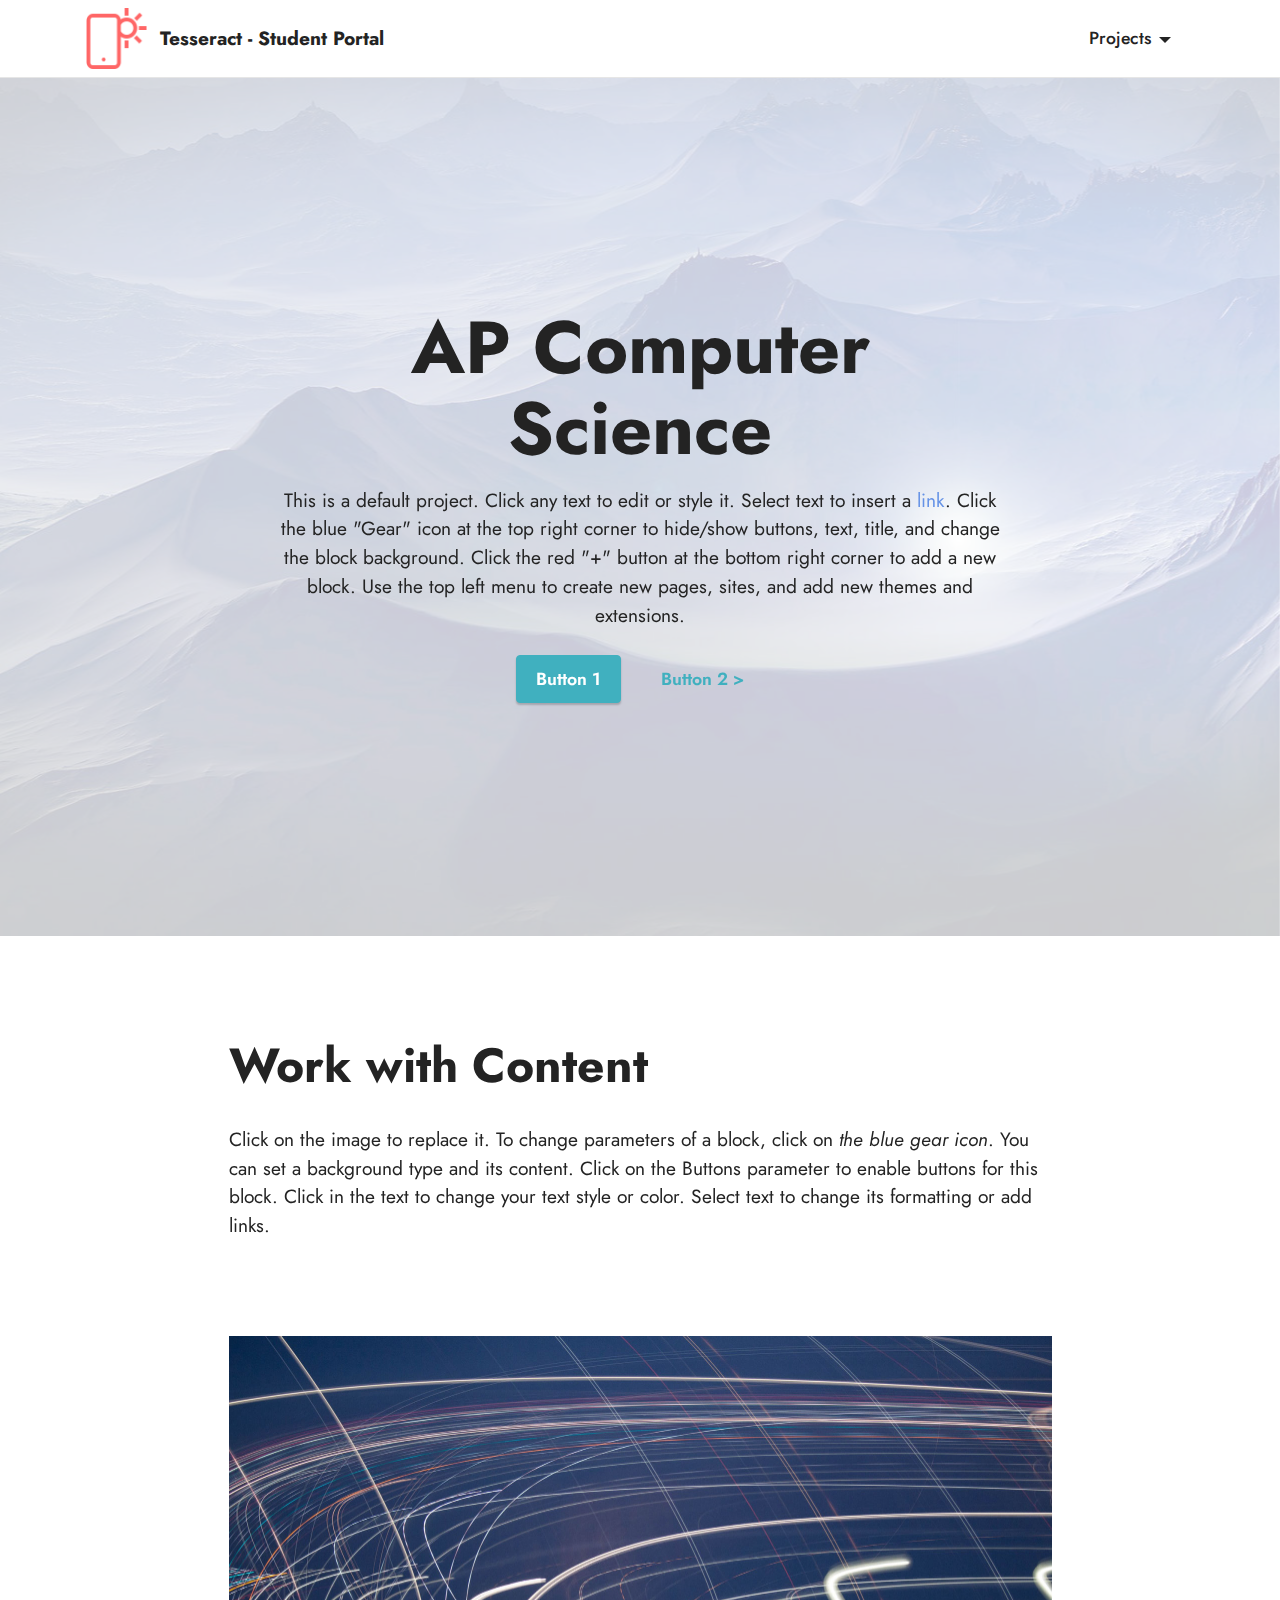
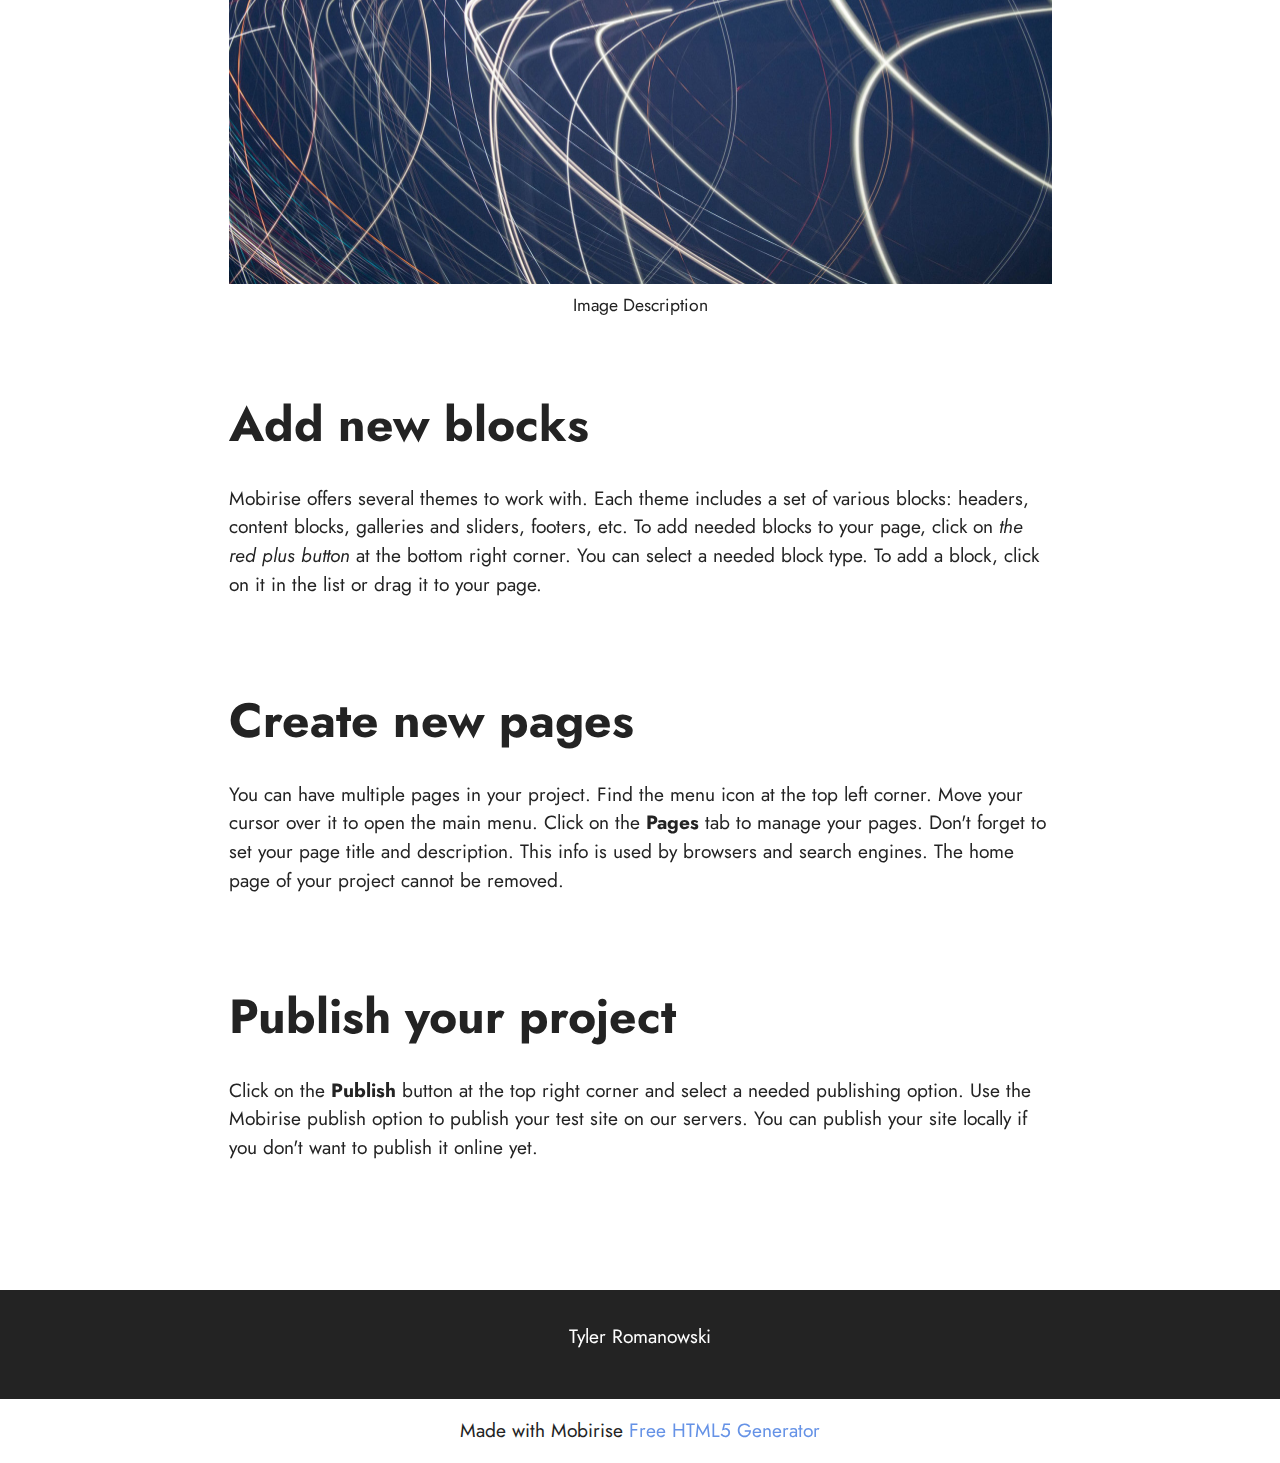
==== commit 04088d56: "Add files via upload" ====
--- a/index.html
+++ b/index.html
@@ -42,7 +42,7 @@
                         <img src="assets/images/logo.png" alt="Mobirise Website Builder" style="height: 3.8rem;">
                     </a>
                 </span>
-                <span class="navbar-caption-wrap"><a class="navbar-caption text-black display-7" href="https://mobiri.se">Tesseract - Student Portal</a></span>
+                <span class="navbar-caption-wrap"><a class="navbar-caption text-black text-primary display-7" href="index.html">Tesseract - Student Portal</a></span>
             </div>
             <button class="navbar-toggler" type="button" data-toggle="collapse" data-bs-toggle="collapse" data-target="#navbarSupportedContent" data-bs-target="#navbarSupportedContent" aria-controls="navbarNavAltMarkup" aria-expanded="false" aria-label="Toggle navigation">
                 <div class="hamburger">
@@ -53,8 +53,7 @@
                 </div>
             </button>
             <div class="collapse navbar-collapse" id="navbarSupportedContent">
-                <ul class="navbar-nav nav-dropdown nav-right" data-app-modern-menu="true"><li class="nav-item"><a class="nav-link link text-black display-4" href="https://mobirise.com">About</a></li>
-                    <li class="nav-item dropdown"><a class="nav-link link text-black dropdown-toggle display-4" href="https://mobirise.com" data-toggle="dropdown-submenu" data-bs-toggle="dropdown" data-bs-auto-close="outside" aria-expanded="false">Projects</a><div class="dropdown-menu" aria-labelledby="dropdown-347"><div class="dropdown"><a class="text-black dropdown-item dropdown-toggle display-4" href="https://mobirise.com" data-toggle="dropdown-submenu" data-bs-toggle="dropdown" data-bs-auto-close="outside" aria-expanded="false">AT-2022</a><div class="dropdown-menu dropdown-submenu" aria-labelledby="dropdown-951"><a class="text-black dropdown-item text-primary display-4" href="page1.html">Concert</a><a class="text-black dropdown-item display-4" href="https://mobirise.com">Doggy</a></div></div><a class="text-black dropdown-item show display-4" href="https://mobirise.com">AT-2022</a><a class="text-black dropdown-item display-4" href="https://mobirise.com">AP</a><a class="text-black dropdown-item display-4" href="https://mobirise.com">AT-201</a><a class="text-black dropdown-item display-4" href="https://mobirise.com">Java</a></div></li></ul>
+                <ul class="navbar-nav nav-dropdown nav-right" data-app-modern-menu="true"><li class="nav-item dropdown"><a class="nav-link link text-black dropdown-toggle show display-4" href="https://mobirise.com" data-toggle="dropdown-submenu" data-bs-toggle="dropdown" data-bs-auto-close="outside" aria-expanded="false">Projects</a><div class="dropdown-menu show" aria-labelledby="dropdown-347" data-bs-popper="none"><div class="dropdown"><a class="text-black dropdown-item dropdown-toggle show display-4" href="https://mobirise.com" data-toggle="dropdown-submenu" data-bs-toggle="dropdown" data-bs-auto-close="outside" aria-expanded="false">AT-2022</a><div class="dropdown-menu dropdown-submenu show" aria-labelledby="dropdown-951" data-bs-popper="none"><a class="text-black dropdown-item text-primary display-4" href="page3.html">AT-2022</a><a class="text-black dropdown-item text-primary display-4" href="page1.html">Concert</a><a class="text-black dropdown-item text-primary display-4" href="page2.html">Doggy</a></div></div></div></li></ul>
                 
                 
             </div>
@@ -167,42 +166,15 @@
                     
                     
                     
-                <li class="foot-menu-item mbr-fonts-style display-7"><a href="https://mobirise.com/help/" class="text-success">Help Center</a></li><li class="foot-menu-item mbr-fonts-style display-7"><a href="http://forums.mobirise.com/" class="text-success">Mobirise Forums</a></li><li class="foot-menu-item mbr-fonts-style display-7"><a href="https://mobirise.com/" class="text-success">Mobirise.com</a></li></ul>
+                <li class="foot-menu-item mbr-fonts-style display-7">Tyler Romanowski</li></ul>
             </div>
-            <div class="row social-row">
-                <div class="social-list align-right pb-2">
-                    
-                    
-                    
-                    
-                    
-                    
-                <div class="soc-item">
-                        <a href="https://twitter.com/mobirise" target="_blank">
-                            <span class="socicon-twitter socicon mbr-iconfont mbr-iconfont-social"></span>
-                        </a>
-                    </div><div class="soc-item">
-                        <a href="https://www.facebook.com/pages/Mobirise/1616226671953247" target="_blank">
-                            <span class="socicon-facebook socicon mbr-iconfont mbr-iconfont-social"></span>
-                        </a>
-                    </div><div class="soc-item">
-                        <a href="https://www.youtube.com/c/mobirise" target="_blank">
-                            <span class="socicon-youtube socicon mbr-iconfont mbr-iconfont-social"></span>
-                        </a>
-                    </div><div class="soc-item">
-                        <a href="https://instagram.com/mobirise" target="_blank">
-                            <span class="mbr-iconfont mbr-iconfont-social socicon-instagram socicon"></span>
-                        </a>
-                    </div></div>
-            </div>
+            
             <div class="row row-copirayt">
-                <p class="mbr-text mb-0 mbr-fonts-style mbr-white align-center display-7">
-                    © Copyright 2020 Mobirise. All Rights Reserved.
-                </p>
+                <p class="mbr-text mb-0 mbr-fonts-style mbr-white align-center display-7"></p>
             </div>
         </div>
     </div>
-</section><section class="display-7" style="padding: 0;align-items: center;justify-content: center;flex-wrap: wrap;    align-content: center;display: flex;position: relative;height: 4rem;"><a href="https://mobiri.se/2736654" style="flex: 1 1;height: 4rem;position: absolute;width: 100%;z-index: 1;"><img alt="" style="height: 4rem;" src="[data-uri]"></a><p style="margin: 0;text-align: center;" class="display-7">Created with Mobirise &#8204;</p><a style="z-index:1" href="https://mobirise.com/website-maker.html">Website Maker</a></section><script src="assets/bootstrap/js/bootstrap.bundle.min.js"></script>  <script src="assets/parallax/jarallax.js"></script>  <script src="assets/smoothscroll/smooth-scroll.js"></script>  <script src="assets/ytplayer/index.js"></script>  <script src="assets/dropdown/js/navbar-dropdown.js"></script>  <script src="assets/theme/js/script.js"></script>  
+</section><section class="display-7" style="padding: 0;align-items: center;justify-content: center;flex-wrap: wrap;    align-content: center;display: flex;position: relative;height: 4rem;"><a href="https://mobiri.se/2736654" style="flex: 1 1;height: 4rem;position: absolute;width: 100%;z-index: 1;"><img alt="" style="height: 4rem;" src="[data-uri]"></a><p style="margin: 0;text-align: center;" class="display-7">Made with Mobirise &#8204;</p><a style="z-index:1" href="https://mobirise.com/html-builder.html">Free HTML5 Generator</a></section><script src="assets/bootstrap/js/bootstrap.bundle.min.js"></script>  <script src="assets/parallax/jarallax.js"></script>  <script src="assets/smoothscroll/smooth-scroll.js"></script>  <script src="assets/ytplayer/index.js"></script>  <script src="assets/dropdown/js/navbar-dropdown.js"></script>  <script src="assets/theme/js/script.js"></script>  
   
   
 </body>
--- a/assets/mobirise/css/mbr-additional.css
+++ b/assets/mobirise/css/mbr-additional.css
@@ -1170,6 +1170,9 @@
 .cid-s48P1Icc8J .media-container-row .row-copirayt p {
   width: 100%;
 }
+.cid-t1qxMuBofI {
+  background-image: url("../../../assets/images/mbr-1920x1280.jpg");
+}
 .cid-t1os3mjLVH {
   padding-top: 60px;
   padding-bottom: 60px;
@@ -1614,3 +1617,956 @@
 .cid-s48P1Icc8J .media-container-row .row-copirayt p {
   width: 100%;
 }
+.cid-t1qz8k947h {
+  background-image: url("../../../assets/images/mbr-1920x1386.jpg");
+}
+.cid-t1oIWmuBMT {
+  padding-top: 60px;
+  padding-bottom: 60px;
+  background-color: #ffffff;
+}
+.cid-t1oIWmuBMT .mbr-section {
+  text-align: center;
+  color: #fff;
+}
+.cid-t1oIWouK6A {
+  z-index: 1000;
+  width: 100%;
+  position: relative;
+  min-height: 60px;
+}
+.cid-t1oIWouK6A nav.navbar {
+  position: fixed;
+}
+.cid-t1oIWouK6A .dropdown-item:before {
+  font-family: Moririse2 !important;
+  content: '\e966';
+  display: inline-block;
+  width: 0;
+  position: absolute;
+  left: 1rem;
+  top: 0.5rem;
+  margin-right: 0.5rem;
+  line-height: 1;
+  font-size: inherit;
+  vertical-align: middle;
+  text-align: center;
+  overflow: hidden;
+  transform: scale(0, 1);
+  transition: all 0.25s ease-in-out;
+}
+.cid-t1oIWouK6A .dropdown-menu {
+  padding: 0;
+}
+.cid-t1oIWouK6A .dropdown-item {
+  border-bottom: 1px solid #e6e6e6;
+}
+.cid-t1oIWouK6A .dropdown-item:hover,
+.cid-t1oIWouK6A .dropdown-item:focus {
+  background: #6592e6 !important;
+  color: white !important;
+}
+.cid-t1oIWouK6A .nav-dropdown .link {
+  padding: 0 0.3em !important;
+  margin: .667em 1em !important;
+}
+.cid-t1oIWouK6A .nav-dropdown .link.dropdown-toggle::after {
+  margin-left: 0.5rem;
+  margin-top: 0.2rem;
+}
+.cid-t1oIWouK6A .nav-link {
+  position: relative;
+}
+.cid-t1oIWouK6A .container {
+  display: flex;
+  margin: auto;
+}
+.cid-t1oIWouK6A .iconfont-wrapper {
+  color: #000000 !important;
+  font-size: 1.5rem;
+  padding-right: .5rem;
+}
+.cid-t1oIWouK6A .navbar-caption {
+  padding-right: 4rem;
+}
+.cid-t1oIWouK6A .dropdown-menu,
+.cid-t1oIWouK6A .navbar.opened {
+  background: #ffffff !important;
+}
+.cid-t1oIWouK6A .nav-item:focus,
+.cid-t1oIWouK6A .nav-link:focus {
+  outline: none;
+}
+.cid-t1oIWouK6A .dropdown .dropdown-menu .dropdown-item {
+  width: auto;
+  transition: all 0.25s ease-in-out;
+}
+.cid-t1oIWouK6A .dropdown .dropdown-menu .dropdown-item::after {
+  right: 0.5rem;
+}
+.cid-t1oIWouK6A .dropdown .dropdown-menu .dropdown-item .mbr-iconfont {
+  margin-left: -1.8rem;
+  padding-right: 1rem;
+  font-size: inherit;
+}
+.cid-t1oIWouK6A .dropdown .dropdown-menu .dropdown-item .mbr-iconfont:before {
+  display: inline-block;
+  transform: scale(1, 1);
+  transition: all 0.25s ease-in-out;
+}
+.cid-t1oIWouK6A .collapsed .dropdown-menu .dropdown-item:before {
+  display: none;
+}
+.cid-t1oIWouK6A .collapsed .dropdown .dropdown-menu .dropdown-item {
+  padding: 0.235em 1.5em 0.235em 1.5em !important;
+  transition: none;
+  margin: 0 !important;
+}
+.cid-t1oIWouK6A .navbar {
+  min-height: 77px;
+  transition: all .3s;
+  border-bottom: 1px solid transparent;
+  background: #ffffff;
+}
+.cid-t1oIWouK6A .navbar:not(.navbar-short) {
+  border-bottom: 1px solid #e6e6e6;
+}
+.cid-t1oIWouK6A .navbar.opened {
+  transition: all .3s;
+}
+.cid-t1oIWouK6A .navbar .dropdown-item {
+  padding: .5rem 1.8rem;
+}
+.cid-t1oIWouK6A .navbar .navbar-logo img {
+  width: auto;
+}
+.cid-t1oIWouK6A .navbar .navbar-collapse {
+  justify-content: flex-end;
+  z-index: 1;
+}
+.cid-t1oIWouK6A .navbar.collapsed .nav-item .nav-link::before {
+  display: none;
+}
+.cid-t1oIWouK6A .navbar.collapsed.opened .dropdown-menu {
+  top: 0;
+}
+@media (min-width: 992px) {
+  .cid-t1oIWouK6A .navbar.collapsed.opened:not(.navbar-short) .navbar-collapse {
+    max-height: calc(98.5vh - 3.8rem);
+  }
+}
+.cid-t1oIWouK6A .navbar.collapsed .dropdown-menu .dropdown-submenu {
+  left: 0 !important;
+}
+.cid-t1oIWouK6A .navbar.collapsed .dropdown-menu .dropdown-item:after {
+  right: auto;
+}
+.cid-t1oIWouK6A .navbar.collapsed .dropdown-menu .dropdown-toggle[data-toggle="dropdown-submenu"]:after {
+  margin-left: 0.5rem;
+  margin-top: 0.2rem;
+  border-top: 0.35em solid;
+  border-right: 0.35em solid transparent;
+  border-left: 0.35em solid transparent;
+  border-bottom: 0;
+  top: 55%;
+}
+.cid-t1oIWouK6A .navbar.collapsed ul.navbar-nav li {
+  margin: auto;
+}
+.cid-t1oIWouK6A .navbar.collapsed .dropdown-menu .dropdown-item {
+  padding: .25rem 1.5rem;
+  text-align: center;
+}
+.cid-t1oIWouK6A .navbar.collapsed .icons-menu {
+  padding-left: 0;
+  padding-right: 0;
+  padding-top: .5rem;
+  padding-bottom: .5rem;
+}
+@media (max-width: 991px) {
+  .cid-t1oIWouK6A .navbar .nav-item .nav-link::before {
+    display: none;
+  }
+  .cid-t1oIWouK6A .navbar.opened .dropdown-menu {
+    top: 0;
+  }
+  .cid-t1oIWouK6A .navbar .dropdown-menu .dropdown-submenu {
+    left: 0 !important;
+  }
+  .cid-t1oIWouK6A .navbar .dropdown-menu .dropdown-item:after {
+    right: auto;
+  }
+  .cid-t1oIWouK6A .navbar .dropdown-menu .dropdown-toggle[data-toggle="dropdown-submenu"]:after {
+    margin-left: 0.5rem;
+    margin-top: 0.2rem;
+    border-top: 0.35em solid;
+    border-right: 0.35em solid transparent;
+    border-left: 0.35em solid transparent;
+    border-bottom: 0;
+    top: 55%;
+  }
+  .cid-t1oIWouK6A .navbar .navbar-logo img {
+    height: 3.8rem !important;
+  }
+  .cid-t1oIWouK6A .navbar ul.navbar-nav li {
+    margin: auto;
+  }
+  .cid-t1oIWouK6A .navbar .dropdown-menu .dropdown-item {
+    padding: .25rem 1.5rem !important;
+    text-align: center;
+  }
+  .cid-t1oIWouK6A .navbar .navbar-brand {
+    flex-shrink: initial;
+    flex-basis: auto;
+    word-break: break-word;
+    padding-right: 2rem;
+  }
+  .cid-t1oIWouK6A .navbar .navbar-toggler {
+    flex-basis: auto;
+  }
+  .cid-t1oIWouK6A .navbar .icons-menu {
+    padding-left: 0;
+    padding-top: .5rem;
+    padding-bottom: .5rem;
+  }
+}
+.cid-t1oIWouK6A .navbar.navbar-short {
+  min-height: 60px;
+}
+.cid-t1oIWouK6A .navbar.navbar-short .navbar-logo img {
+  height: 3rem !important;
+}
+.cid-t1oIWouK6A .navbar.navbar-short .navbar-brand {
+  padding: 0;
+}
+.cid-t1oIWouK6A .navbar-brand {
+  flex-shrink: 0;
+  align-items: center;
+  margin-right: 0;
+  padding: 0;
+  transition: all .3s;
+  word-break: break-word;
+  z-index: 1;
+}
+.cid-t1oIWouK6A .navbar-brand .navbar-caption {
+  line-height: inherit !important;
+}
+.cid-t1oIWouK6A .navbar-brand .navbar-logo a {
+  outline: none;
+}
+.cid-t1oIWouK6A .dropdown-item.active,
+.cid-t1oIWouK6A .dropdown-item:active {
+  background-color: transparent;
+}
+.cid-t1oIWouK6A .navbar-expand-lg .navbar-nav .nav-link {
+  padding: 0;
+}
+.cid-t1oIWouK6A .nav-dropdown .link.dropdown-toggle {
+  margin-right: 1.667em;
+}
+.cid-t1oIWouK6A .nav-dropdown .link.dropdown-toggle[aria-expanded="true"] {
+  margin-right: 0;
+  padding: 0.667em 1.667em;
+}
+.cid-t1oIWouK6A .navbar.navbar-expand-lg .dropdown .dropdown-menu {
+  background: #ffffff;
+}
+.cid-t1oIWouK6A .navbar.navbar-expand-lg .dropdown .dropdown-menu .dropdown-submenu {
+  margin: 0;
+  left: 100%;
+}
+.cid-t1oIWouK6A .navbar .dropdown.open > .dropdown-menu {
+  display: block;
+}
+.cid-t1oIWouK6A ul.navbar-nav {
+  flex-wrap: wrap;
+}
+.cid-t1oIWouK6A .navbar-buttons {
+  text-align: center;
+  min-width: 170px;
+}
+.cid-t1oIWouK6A button.navbar-toggler {
+  outline: none;
+  width: 31px;
+  height: 20px;
+  cursor: pointer;
+  transition: all .2s;
+  position: relative;
+  align-self: center;
+}
+.cid-t1oIWouK6A button.navbar-toggler .hamburger span {
+  position: absolute;
+  right: 0;
+  width: 30px;
+  height: 2px;
+  border-right: 5px;
+  background-color: currentColor;
+}
+.cid-t1oIWouK6A button.navbar-toggler .hamburger span:nth-child(1) {
+  top: 0;
+  transition: all .2s;
+}
+.cid-t1oIWouK6A button.navbar-toggler .hamburger span:nth-child(2) {
+  top: 8px;
+  transition: all .15s;
+}
+.cid-t1oIWouK6A button.navbar-toggler .hamburger span:nth-child(3) {
+  top: 8px;
+  transition: all .15s;
+}
+.cid-t1oIWouK6A button.navbar-toggler .hamburger span:nth-child(4) {
+  top: 16px;
+  transition: all .2s;
+}
+.cid-t1oIWouK6A nav.opened .hamburger span:nth-child(1) {
+  top: 8px;
+  width: 0;
+  opacity: 0;
+  right: 50%;
+  transition: all .2s;
+}
+.cid-t1oIWouK6A nav.opened .hamburger span:nth-child(2) {
+  transform: rotate(45deg);
+  transition: all .25s;
+}
+.cid-t1oIWouK6A nav.opened .hamburger span:nth-child(3) {
+  transform: rotate(-45deg);
+  transition: all .25s;
+}
+.cid-t1oIWouK6A nav.opened .hamburger span:nth-child(4) {
+  top: 8px;
+  width: 0;
+  opacity: 0;
+  right: 50%;
+  transition: all .2s;
+}
+.cid-t1oIWouK6A .navbar-dropdown {
+  padding: .5rem 1rem;
+  position: fixed;
+}
+.cid-t1oIWouK6A a.nav-link {
+  display: flex;
+  align-items: center;
+  justify-content: center;
+}
+.cid-t1oIWouK6A .icons-menu {
+  flex-wrap: nowrap;
+  display: flex;
+  justify-content: center;
+  padding-left: 1rem;
+  padding-right: 1rem;
+  padding-top: 0.3rem;
+  text-align: center;
+}
+@media screen and (-ms-high-contrast: active), (-ms-high-contrast: none) {
+  .cid-t1oIWouK6A .navbar {
+    height: 77px;
+  }
+  .cid-t1oIWouK6A .navbar.opened {
+    height: auto;
+  }
+  .cid-t1oIWouK6A .nav-item .nav-link:hover::before {
+    width: 175%;
+    max-width: calc(100% + 2rem);
+    left: -1rem;
+  }
+}
+.cid-t1oIWqDj6b {
+  padding-top: 5rem;
+  padding-bottom: 5rem;
+  background-color: #ffffff;
+}
+.cid-t1oIWqDj6b .line {
+  background-color: #6592e6;
+  align: center;
+  height: 2px;
+  margin: 0 auto;
+}
+.cid-t1oIWrVAkU {
+  padding-top: 60px;
+  padding-bottom: 60px;
+  background-color: #ffffff;
+}
+.cid-t1oIWrVAkU .mbr-section {
+  text-align: center;
+  color: #fff;
+}
+.cid-t1oIWtkexa {
+  padding-top: 5rem;
+  padding-bottom: 5rem;
+  background-color: #ffffff;
+}
+.cid-t1oIWujxxL {
+  padding-top: 2rem;
+  padding-bottom: 2rem;
+  background-color: #232323;
+}
+.cid-t1oIWujxxL .row-links {
+  width: 100%;
+  justify-content: center;
+}
+.cid-t1oIWujxxL .social-row {
+  width: 100%;
+  justify-content: center;
+}
+.cid-t1oIWujxxL .media-container-row {
+  flex-direction: column;
+  justify-content: center;
+  align-items: center;
+}
+.cid-t1oIWujxxL .media-container-row .foot-menu {
+  list-style: none;
+  display: flex;
+  justify-content: center;
+  flex-wrap: wrap;
+  padding: 0;
+  margin-bottom: 0;
+}
+.cid-t1oIWujxxL .media-container-row .foot-menu li {
+  padding: 0 1rem 1rem 1rem;
+}
+.cid-t1oIWujxxL .media-container-row .foot-menu li p {
+  margin: 0;
+}
+.cid-t1oIWujxxL .media-container-row .social-list {
+  padding-left: 0;
+  margin-bottom: 0;
+  list-style: none;
+  display: flex;
+  flex-wrap: wrap;
+  justify-content: flex-end;
+}
+.cid-t1oIWujxxL .media-container-row .social-list .mbr-iconfont-social {
+  font-size: 1.5rem;
+  color: #ffffff;
+}
+.cid-t1oIWujxxL .media-container-row .social-list .soc-item {
+  margin: 0 .5rem;
+}
+.cid-t1oIWujxxL .media-container-row .social-list a {
+  margin: 0;
+  opacity: .5;
+  transition: .2s linear;
+}
+.cid-t1oIWujxxL .media-container-row .social-list a:hover {
+  opacity: 1;
+}
+@media (max-width: 767px) {
+  .cid-t1oIWujxxL .media-container-row .social-list {
+    -webkit-justify-content: center;
+    justify-content: center;
+  }
+}
+.cid-t1oIWujxxL .media-container-row .row-copirayt {
+  word-break: break-word;
+  width: 100%;
+}
+.cid-t1oIWujxxL .media-container-row .row-copirayt p {
+  width: 100%;
+}
+.cid-t1oIWouK6A {
+  z-index: 1000;
+  width: 100%;
+  position: relative;
+  min-height: 60px;
+}
+.cid-t1oIWouK6A nav.navbar {
+  position: fixed;
+}
+.cid-t1oIWouK6A .dropdown-item:before {
+  font-family: Moririse2 !important;
+  content: '\e966';
+  display: inline-block;
+  width: 0;
+  position: absolute;
+  left: 1rem;
+  top: 0.5rem;
+  margin-right: 0.5rem;
+  line-height: 1;
+  font-size: inherit;
+  vertical-align: middle;
+  text-align: center;
+  overflow: hidden;
+  transform: scale(0, 1);
+  transition: all 0.25s ease-in-out;
+}
+.cid-t1oIWouK6A .dropdown-menu {
+  padding: 0;
+}
+.cid-t1oIWouK6A .dropdown-item {
+  border-bottom: 1px solid #e6e6e6;
+}
+.cid-t1oIWouK6A .dropdown-item:hover,
+.cid-t1oIWouK6A .dropdown-item:focus {
+  background: #6592e6 !important;
+  color: white !important;
+}
+.cid-t1oIWouK6A .nav-dropdown .link {
+  padding: 0 0.3em !important;
+  margin: .667em 1em !important;
+}
+.cid-t1oIWouK6A .nav-dropdown .link.dropdown-toggle::after {
+  margin-left: 0.5rem;
+  margin-top: 0.2rem;
+}
+.cid-t1oIWouK6A .nav-link {
+  position: relative;
+}
+.cid-t1oIWouK6A .container {
+  display: flex;
+  margin: auto;
+}
+.cid-t1oIWouK6A .iconfont-wrapper {
+  color: #000000 !important;
+  font-size: 1.5rem;
+  padding-right: .5rem;
+}
+.cid-t1oIWouK6A .navbar-caption {
+  padding-right: 4rem;
+}
+.cid-t1oIWouK6A .dropdown-menu,
+.cid-t1oIWouK6A .navbar.opened {
+  background: #ffffff !important;
+}
+.cid-t1oIWouK6A .nav-item:focus,
+.cid-t1oIWouK6A .nav-link:focus {
+  outline: none;
+}
+.cid-t1oIWouK6A .dropdown .dropdown-menu .dropdown-item {
+  width: auto;
+  transition: all 0.25s ease-in-out;
+}
+.cid-t1oIWouK6A .dropdown .dropdown-menu .dropdown-item::after {
+  right: 0.5rem;
+}
+.cid-t1oIWouK6A .dropdown .dropdown-menu .dropdown-item .mbr-iconfont {
+  margin-left: -1.8rem;
+  padding-right: 1rem;
+  font-size: inherit;
+}
+.cid-t1oIWouK6A .dropdown .dropdown-menu .dropdown-item .mbr-iconfont:before {
+  display: inline-block;
+  transform: scale(1, 1);
+  transition: all 0.25s ease-in-out;
+}
+.cid-t1oIWouK6A .collapsed .dropdown-menu .dropdown-item:before {
+  display: none;
+}
+.cid-t1oIWouK6A .collapsed .dropdown .dropdown-menu .dropdown-item {
+  padding: 0.235em 1.5em 0.235em 1.5em !important;
+  transition: none;
+  margin: 0 !important;
+}
+.cid-t1oIWouK6A .navbar {
+  min-height: 77px;
+  transition: all .3s;
+  border-bottom: 1px solid transparent;
+  background: #ffffff;
+}
+.cid-t1oIWouK6A .navbar:not(.navbar-short) {
+  border-bottom: 1px solid #e6e6e6;
+}
+.cid-t1oIWouK6A .navbar.opened {
+  transition: all .3s;
+}
+.cid-t1oIWouK6A .navbar .dropdown-item {
+  padding: .5rem 1.8rem;
+}
+.cid-t1oIWouK6A .navbar .navbar-logo img {
+  width: auto;
+}
+.cid-t1oIWouK6A .navbar .navbar-collapse {
+  justify-content: flex-end;
+  z-index: 1;
+}
+.cid-t1oIWouK6A .navbar.collapsed .nav-item .nav-link::before {
+  display: none;
+}
+.cid-t1oIWouK6A .navbar.collapsed.opened .dropdown-menu {
+  top: 0;
+}
+@media (min-width: 992px) {
+  .cid-t1oIWouK6A .navbar.collapsed.opened:not(.navbar-short) .navbar-collapse {
+    max-height: calc(98.5vh - 3.8rem);
+  }
+}
+.cid-t1oIWouK6A .navbar.collapsed .dropdown-menu .dropdown-submenu {
+  left: 0 !important;
+}
+.cid-t1oIWouK6A .navbar.collapsed .dropdown-menu .dropdown-item:after {
+  right: auto;
+}
+.cid-t1oIWouK6A .navbar.collapsed .dropdown-menu .dropdown-toggle[data-toggle="dropdown-submenu"]:after {
+  margin-left: 0.5rem;
+  margin-top: 0.2rem;
+  border-top: 0.35em solid;
+  border-right: 0.35em solid transparent;
+  border-left: 0.35em solid transparent;
+  border-bottom: 0;
+  top: 55%;
+}
+.cid-t1oIWouK6A .navbar.collapsed ul.navbar-nav li {
+  margin: auto;
+}
+.cid-t1oIWouK6A .navbar.collapsed .dropdown-menu .dropdown-item {
+  padding: .25rem 1.5rem;
+  text-align: center;
+}
+.cid-t1oIWouK6A .navbar.collapsed .icons-menu {
+  padding-left: 0;
+  padding-right: 0;
+  padding-top: .5rem;
+  padding-bottom: .5rem;
+}
+@media (max-width: 991px) {
+  .cid-t1oIWouK6A .navbar .nav-item .nav-link::before {
+    display: none;
+  }
+  .cid-t1oIWouK6A .navbar.opened .dropdown-menu {
+    top: 0;
+  }
+  .cid-t1oIWouK6A .navbar .dropdown-menu .dropdown-submenu {
+    left: 0 !important;
+  }
+  .cid-t1oIWouK6A .navbar .dropdown-menu .dropdown-item:after {
+    right: auto;
+  }
+  .cid-t1oIWouK6A .navbar .dropdown-menu .dropdown-toggle[data-toggle="dropdown-submenu"]:after {
+    margin-left: 0.5rem;
+    margin-top: 0.2rem;
+    border-top: 0.35em solid;
+    border-right: 0.35em solid transparent;
+    border-left: 0.35em solid transparent;
+    border-bottom: 0;
+    top: 55%;
+  }
+  .cid-t1oIWouK6A .navbar .navbar-logo img {
+    height: 3.8rem !important;
+  }
+  .cid-t1oIWouK6A .navbar ul.navbar-nav li {
+    margin: auto;
+  }
+  .cid-t1oIWouK6A .navbar .dropdown-menu .dropdown-item {
+    padding: .25rem 1.5rem !important;
+    text-align: center;
+  }
+  .cid-t1oIWouK6A .navbar .navbar-brand {
+    flex-shrink: initial;
+    flex-basis: auto;
+    word-break: break-word;
+    padding-right: 2rem;
+  }
+  .cid-t1oIWouK6A .navbar .navbar-toggler {
+    flex-basis: auto;
+  }
+  .cid-t1oIWouK6A .navbar .icons-menu {
+    padding-left: 0;
+    padding-top: .5rem;
+    padding-bottom: .5rem;
+  }
+}
+.cid-t1oIWouK6A .navbar.navbar-short {
+  min-height: 60px;
+}
+.cid-t1oIWouK6A .navbar.navbar-short .navbar-logo img {
+  height: 3rem !important;
+}
+.cid-t1oIWouK6A .navbar.navbar-short .navbar-brand {
+  padding: 0;
+}
+.cid-t1oIWouK6A .navbar-brand {
+  flex-shrink: 0;
+  align-items: center;
+  margin-right: 0;
+  padding: 0;
+  transition: all .3s;
+  word-break: break-word;
+  z-index: 1;
+}
+.cid-t1oIWouK6A .navbar-brand .navbar-caption {
+  line-height: inherit !important;
+}
+.cid-t1oIWouK6A .navbar-brand .navbar-logo a {
+  outline: none;
+}
+.cid-t1oIWouK6A .dropdown-item.active,
+.cid-t1oIWouK6A .dropdown-item:active {
+  background-color: transparent;
+}
+.cid-t1oIWouK6A .navbar-expand-lg .navbar-nav .nav-link {
+  padding: 0;
+}
+.cid-t1oIWouK6A .nav-dropdown .link.dropdown-toggle {
+  margin-right: 1.667em;
+}
+.cid-t1oIWouK6A .nav-dropdown .link.dropdown-toggle[aria-expanded="true"] {
+  margin-right: 0;
+  padding: 0.667em 1.667em;
+}
+.cid-t1oIWouK6A .navbar.navbar-expand-lg .dropdown .dropdown-menu {
+  background: #ffffff;
+}
+.cid-t1oIWouK6A .navbar.navbar-expand-lg .dropdown .dropdown-menu .dropdown-submenu {
+  margin: 0;
+  left: 100%;
+}
+.cid-t1oIWouK6A .navbar .dropdown.open > .dropdown-menu {
+  display: block;
+}
+.cid-t1oIWouK6A ul.navbar-nav {
+  flex-wrap: wrap;
+}
+.cid-t1oIWouK6A .navbar-buttons {
+  text-align: center;
+  min-width: 170px;
+}
+.cid-t1oIWouK6A button.navbar-toggler {
+  outline: none;
+  width: 31px;
+  height: 20px;
+  cursor: pointer;
+  transition: all .2s;
+  position: relative;
+  align-self: center;
+}
+.cid-t1oIWouK6A button.navbar-toggler .hamburger span {
+  position: absolute;
+  right: 0;
+  width: 30px;
+  height: 2px;
+  border-right: 5px;
+  background-color: currentColor;
+}
+.cid-t1oIWouK6A button.navbar-toggler .hamburger span:nth-child(1) {
+  top: 0;
+  transition: all .2s;
+}
+.cid-t1oIWouK6A button.navbar-toggler .hamburger span:nth-child(2) {
+  top: 8px;
+  transition: all .15s;
+}
+.cid-t1oIWouK6A button.navbar-toggler .hamburger span:nth-child(3) {
+  top: 8px;
+  transition: all .15s;
+}
+.cid-t1oIWouK6A button.navbar-toggler .hamburger span:nth-child(4) {
+  top: 16px;
+  transition: all .2s;
+}
+.cid-t1oIWouK6A nav.opened .hamburger span:nth-child(1) {
+  top: 8px;
+  width: 0;
+  opacity: 0;
+  right: 50%;
+  transition: all .2s;
+}
+.cid-t1oIWouK6A nav.opened .hamburger span:nth-child(2) {
+  transform: rotate(45deg);
+  transition: all .25s;
+}
+.cid-t1oIWouK6A nav.opened .hamburger span:nth-child(3) {
+  transform: rotate(-45deg);
+  transition: all .25s;
+}
+.cid-t1oIWouK6A nav.opened .hamburger span:nth-child(4) {
+  top: 8px;
+  width: 0;
+  opacity: 0;
+  right: 50%;
+  transition: all .2s;
+}
+.cid-t1oIWouK6A .navbar-dropdown {
+  padding: .5rem 1rem;
+  position: fixed;
+}
+.cid-t1oIWouK6A a.nav-link {
+  display: flex;
+  align-items: center;
+  justify-content: center;
+}
+.cid-t1oIWouK6A .icons-menu {
+  flex-wrap: nowrap;
+  display: flex;
+  justify-content: center;
+  padding-left: 1rem;
+  padding-right: 1rem;
+  padding-top: 0.3rem;
+  text-align: center;
+}
+@media screen and (-ms-high-contrast: active), (-ms-high-contrast: none) {
+  .cid-t1oIWouK6A .navbar {
+    height: 77px;
+  }
+  .cid-t1oIWouK6A .navbar.opened {
+    height: auto;
+  }
+  .cid-t1oIWouK6A .nav-item .nav-link:hover::before {
+    width: 175%;
+    max-width: calc(100% + 2rem);
+    left: -1rem;
+  }
+}
+.cid-t1oIWujxxL {
+  padding-top: 2rem;
+  padding-bottom: 2rem;
+  background-color: #232323;
+}
+.cid-t1oIWujxxL .row-links {
+  width: 100%;
+  justify-content: center;
+}
+.cid-t1oIWujxxL .social-row {
+  width: 100%;
+  justify-content: center;
+}
+.cid-t1oIWujxxL .media-container-row {
+  flex-direction: column;
+  justify-content: center;
+  align-items: center;
+}
+.cid-t1oIWujxxL .media-container-row .foot-menu {
+  list-style: none;
+  display: flex;
+  justify-content: center;
+  flex-wrap: wrap;
+  padding: 0;
+  margin-bottom: 0;
+}
+.cid-t1oIWujxxL .media-container-row .foot-menu li {
+  padding: 0 1rem 1rem 1rem;
+}
+.cid-t1oIWujxxL .media-container-row .foot-menu li p {
+  margin: 0;
+}
+.cid-t1oIWujxxL .media-container-row .social-list {
+  padding-left: 0;
+  margin-bottom: 0;
+  list-style: none;
+  display: flex;
+  flex-wrap: wrap;
+  justify-content: flex-end;
+}
+.cid-t1oIWujxxL .media-container-row .social-list .mbr-iconfont-social {
+  font-size: 1.5rem;
+  color: #ffffff;
+}
+.cid-t1oIWujxxL .media-container-row .social-list .soc-item {
+  margin: 0 .5rem;
+}
+.cid-t1oIWujxxL .media-container-row .social-list a {
+  margin: 0;
+  opacity: .5;
+  transition: .2s linear;
+}
+.cid-t1oIWujxxL .media-container-row .social-list a:hover {
+  opacity: 1;
+}
+@media (max-width: 767px) {
+  .cid-t1oIWujxxL .media-container-row .social-list {
+    -webkit-justify-content: center;
+    justify-content: center;
+  }
+}
+.cid-t1oIWujxxL .media-container-row .row-copirayt {
+  word-break: break-word;
+  width: 100%;
+}
+.cid-t1oIWujxxL .media-container-row .row-copirayt p {
+  width: 100%;
+}
+.cid-t1qALpRvzV {
+  padding-top: 5rem;
+  padding-bottom: 5rem;
+  background-image: url("../../../assets/images/mbr-1920x1280.jpg");
+}
+.cid-t1qALpRvzV .card-wrapper {
+  background: #ffffff;
+  border-radius: 4px;
+}
+@media (max-width: 767px) {
+  .cid-t1qALpRvzV .card-wrapper {
+    padding: 1rem;
+  }
+}
+@media (min-width: 768px) and (max-width: 991px) {
+  .cid-t1qALpRvzV .card-wrapper {
+    padding: 2rem;
+  }
+}
+@media (min-width: 992px) {
+  .cid-t1qALpRvzV .card-wrapper {
+    padding: 4rem;
+  }
+}
+.cid-t1tpI9qOdD {
+  padding-top: 5rem;
+  padding-bottom: 5rem;
+  background-image: url("../../../assets/images/mbr-1-1920x1280.jpg");
+}
+.cid-t1tpI9qOdD .card-wrapper {
+  background: #ffffff;
+  border-radius: 4px;
+}
+@media (max-width: 767px) {
+  .cid-t1tpI9qOdD .card-wrapper {
+    padding: 1rem;
+  }
+}
+@media (min-width: 768px) and (max-width: 991px) {
+  .cid-t1tpI9qOdD .card-wrapper {
+    padding: 2rem;
+  }
+}
+@media (min-width: 992px) {
+  .cid-t1tpI9qOdD .card-wrapper {
+    padding: 4rem;
+  }
+}
+.cid-t1qAKyHHeh {
+  padding-top: 5rem;
+  padding-bottom: 5rem;
+  background-image: url("../../../assets/images/mbr-2-1920x1280.jpg");
+}
+.cid-t1qAKyHHeh .card-wrapper {
+  background: #ffffff;
+  border-radius: 4px;
+}
+@media (max-width: 767px) {
+  .cid-t1qAKyHHeh .card-wrapper {
+    padding: 1rem;
+  }
+}
+@media (min-width: 768px) and (max-width: 991px) {
+  .cid-t1qAKyHHeh .card-wrapper {
+    padding: 2rem;
+  }
+}
+@media (min-width: 992px) {
+  .cid-t1qAKyHHeh .card-wrapper {
+    padding: 4rem;
+  }
+}
+.cid-t1trIFikUt {
+  padding-top: 5rem;
+  padding-bottom: 5rem;
+  background-image: url("../../../assets/images/mbr-1920x1300.png");
+}
+.cid-t1trIFikUt .card-wrapper {
+  background: #ffffff;
+  border-radius: 4px;
+}
+@media (max-width: 767px) {
+  .cid-t1trIFikUt .card-wrapper {
+    padding: 1rem;
+  }
+}
+@media (min-width: 768px) and (max-width: 991px) {
+  .cid-t1trIFikUt .card-wrapper {
+    padding: 2rem;
+  }
+}
+@media (min-width: 992px) {
+  .cid-t1trIFikUt .card-wrapper {
+    padding: 4rem;
+  }
+}
--- a/assets/mobirise/css/mbr-additional.css
+++ b/assets/mobirise/css/mbr-additional.css
@@ -1170,6 +1170,9 @@
 .cid-s48P1Icc8J .media-container-row .row-copirayt p {
   width: 100%;
 }
+.cid-t1qxMuBofI {
+  background-image: url("../../../assets/images/mbr-1920x1280.jpg");
+}
 .cid-t1os3mjLVH {
   padding-top: 60px;
   padding-bottom: 60px;
@@ -1614,3 +1617,956 @@
 .cid-s48P1Icc8J .media-container-row .row-copirayt p {
   width: 100%;
 }
+.cid-t1qz8k947h {
+  background-image: url("../../../assets/images/mbr-1920x1386.jpg");
+}
+.cid-t1oIWmuBMT {
+  padding-top: 60px;
+  padding-bottom: 60px;
+  background-color: #ffffff;
+}
+.cid-t1oIWmuBMT .mbr-section {
+  text-align: center;
+  color: #fff;
+}
+.cid-t1oIWouK6A {
+  z-index: 1000;
+  width: 100%;
+  position: relative;
+  min-height: 60px;
+}
+.cid-t1oIWouK6A nav.navbar {
+  position: fixed;
+}
+.cid-t1oIWouK6A .dropdown-item:before {
+  font-family: Moririse2 !important;
+  content: '\e966';
+  display: inline-block;
+  width: 0;
+  position: absolute;
+  left: 1rem;
+  top: 0.5rem;
+  margin-right: 0.5rem;
+  line-height: 1;
+  font-size: inherit;
+  vertical-align: middle;
+  text-align: center;
+  overflow: hidden;
+  transform: scale(0, 1);
+  transition: all 0.25s ease-in-out;
+}
+.cid-t1oIWouK6A .dropdown-menu {
+  padding: 0;
+}
+.cid-t1oIWouK6A .dropdown-item {
+  border-bottom: 1px solid #e6e6e6;
+}
+.cid-t1oIWouK6A .dropdown-item:hover,
+.cid-t1oIWouK6A .dropdown-item:focus {
+  background: #6592e6 !important;
+  color: white !important;
+}
+.cid-t1oIWouK6A .nav-dropdown .link {
+  padding: 0 0.3em !important;
+  margin: .667em 1em !important;
+}
+.cid-t1oIWouK6A .nav-dropdown .link.dropdown-toggle::after {
+  margin-left: 0.5rem;
+  margin-top: 0.2rem;
+}
+.cid-t1oIWouK6A .nav-link {
+  position: relative;
+}
+.cid-t1oIWouK6A .container {
+  display: flex;
+  margin: auto;
+}
+.cid-t1oIWouK6A .iconfont-wrapper {
+  color: #000000 !important;
+  font-size: 1.5rem;
+  padding-right: .5rem;
+}
+.cid-t1oIWouK6A .navbar-caption {
+  padding-right: 4rem;
+}
+.cid-t1oIWouK6A .dropdown-menu,
+.cid-t1oIWouK6A .navbar.opened {
+  background: #ffffff !important;
+}
+.cid-t1oIWouK6A .nav-item:focus,
+.cid-t1oIWouK6A .nav-link:focus {
+  outline: none;
+}
+.cid-t1oIWouK6A .dropdown .dropdown-menu .dropdown-item {
+  width: auto;
+  transition: all 0.25s ease-in-out;
+}
+.cid-t1oIWouK6A .dropdown .dropdown-menu .dropdown-item::after {
+  right: 0.5rem;
+}
+.cid-t1oIWouK6A .dropdown .dropdown-menu .dropdown-item .mbr-iconfont {
+  margin-left: -1.8rem;
+  padding-right: 1rem;
+  font-size: inherit;
+}
+.cid-t1oIWouK6A .dropdown .dropdown-menu .dropdown-item .mbr-iconfont:before {
+  display: inline-block;
+  transform: scale(1, 1);
+  transition: all 0.25s ease-in-out;
+}
+.cid-t1oIWouK6A .collapsed .dropdown-menu .dropdown-item:before {
+  display: none;
+}
+.cid-t1oIWouK6A .collapsed .dropdown .dropdown-menu .dropdown-item {
+  padding: 0.235em 1.5em 0.235em 1.5em !important;
+  transition: none;
+  margin: 0 !important;
+}
+.cid-t1oIWouK6A .navbar {
+  min-height: 77px;
+  transition: all .3s;
+  border-bottom: 1px solid transparent;
+  background: #ffffff;
+}
+.cid-t1oIWouK6A .navbar:not(.navbar-short) {
+  border-bottom: 1px solid #e6e6e6;
+}
+.cid-t1oIWouK6A .navbar.opened {
+  transition: all .3s;
+}
+.cid-t1oIWouK6A .navbar .dropdown-item {
+  padding: .5rem 1.8rem;
+}
+.cid-t1oIWouK6A .navbar .navbar-logo img {
+  width: auto;
+}
+.cid-t1oIWouK6A .navbar .navbar-collapse {
+  justify-content: flex-end;
+  z-index: 1;
+}
+.cid-t1oIWouK6A .navbar.collapsed .nav-item .nav-link::before {
+  display: none;
+}
+.cid-t1oIWouK6A .navbar.collapsed.opened .dropdown-menu {
+  top: 0;
+}
+@media (min-width: 992px) {
+  .cid-t1oIWouK6A .navbar.collapsed.opened:not(.navbar-short) .navbar-collapse {
+    max-height: calc(98.5vh - 3.8rem);
+  }
+}
+.cid-t1oIWouK6A .navbar.collapsed .dropdown-menu .dropdown-submenu {
+  left: 0 !important;
+}
+.cid-t1oIWouK6A .navbar.collapsed .dropdown-menu .dropdown-item:after {
+  right: auto;
+}
+.cid-t1oIWouK6A .navbar.collapsed .dropdown-menu .dropdown-toggle[data-toggle="dropdown-submenu"]:after {
+  margin-left: 0.5rem;
+  margin-top: 0.2rem;
+  border-top: 0.35em solid;
+  border-right: 0.35em solid transparent;
+  border-left: 0.35em solid transparent;
+  border-bottom: 0;
+  top: 55%;
+}
+.cid-t1oIWouK6A .navbar.collapsed ul.navbar-nav li {
+  margin: auto;
+}
+.cid-t1oIWouK6A .navbar.collapsed .dropdown-menu .dropdown-item {
+  padding: .25rem 1.5rem;
+  text-align: center;
+}
+.cid-t1oIWouK6A .navbar.collapsed .icons-menu {
+  padding-left: 0;
+  padding-right: 0;
+  padding-top: .5rem;
+  padding-bottom: .5rem;
+}
+@media (max-width: 991px) {
+  .cid-t1oIWouK6A .navbar .nav-item .nav-link::before {
+    display: none;
+  }
+  .cid-t1oIWouK6A .navbar.opened .dropdown-menu {
+    top: 0;
+  }
+  .cid-t1oIWouK6A .navbar .dropdown-menu .dropdown-submenu {
+    left: 0 !important;
+  }
+  .cid-t1oIWouK6A .navbar .dropdown-menu .dropdown-item:after {
+    right: auto;
+  }
+  .cid-t1oIWouK6A .navbar .dropdown-menu .dropdown-toggle[data-toggle="dropdown-submenu"]:after {
+    margin-left: 0.5rem;
+    margin-top: 0.2rem;
+    border-top: 0.35em solid;
+    border-right: 0.35em solid transparent;
+    border-left: 0.35em solid transparent;
+    border-bottom: 0;
+    top: 55%;
+  }
+  .cid-t1oIWouK6A .navbar .navbar-logo img {
+    height: 3.8rem !important;
+  }
+  .cid-t1oIWouK6A .navbar ul.navbar-nav li {
+    margin: auto;
+  }
+  .cid-t1oIWouK6A .navbar .dropdown-menu .dropdown-item {
+    padding: .25rem 1.5rem !important;
+    text-align: center;
+  }
+  .cid-t1oIWouK6A .navbar .navbar-brand {
+    flex-shrink: initial;
+    flex-basis: auto;
+    word-break: break-word;
+    padding-right: 2rem;
+  }
+  .cid-t1oIWouK6A .navbar .navbar-toggler {
+    flex-basis: auto;
+  }
+  .cid-t1oIWouK6A .navbar .icons-menu {
+    padding-left: 0;
+    padding-top: .5rem;
+    padding-bottom: .5rem;
+  }
+}
+.cid-t1oIWouK6A .navbar.navbar-short {
+  min-height: 60px;
+}
+.cid-t1oIWouK6A .navbar.navbar-short .navbar-logo img {
+  height: 3rem !important;
+}
+.cid-t1oIWouK6A .navbar.navbar-short .navbar-brand {
+  padding: 0;
+}
+.cid-t1oIWouK6A .navbar-brand {
+  flex-shrink: 0;
+  align-items: center;
+  margin-right: 0;
+  padding: 0;
+  transition: all .3s;
+  word-break: break-word;
+  z-index: 1;
+}
+.cid-t1oIWouK6A .navbar-brand .navbar-caption {
+  line-height: inherit !important;
+}
+.cid-t1oIWouK6A .navbar-brand .navbar-logo a {
+  outline: none;
+}
+.cid-t1oIWouK6A .dropdown-item.active,
+.cid-t1oIWouK6A .dropdown-item:active {
+  background-color: transparent;
+}
+.cid-t1oIWouK6A .navbar-expand-lg .navbar-nav .nav-link {
+  padding: 0;
+}
+.cid-t1oIWouK6A .nav-dropdown .link.dropdown-toggle {
+  margin-right: 1.667em;
+}
+.cid-t1oIWouK6A .nav-dropdown .link.dropdown-toggle[aria-expanded="true"] {
+  margin-right: 0;
+  padding: 0.667em 1.667em;
+}
+.cid-t1oIWouK6A .navbar.navbar-expand-lg .dropdown .dropdown-menu {
+  background: #ffffff;
+}
+.cid-t1oIWouK6A .navbar.navbar-expand-lg .dropdown .dropdown-menu .dropdown-submenu {
+  margin: 0;
+  left: 100%;
+}
+.cid-t1oIWouK6A .navbar .dropdown.open > .dropdown-menu {
+  display: block;
+}
+.cid-t1oIWouK6A ul.navbar-nav {
+  flex-wrap: wrap;
+}
+.cid-t1oIWouK6A .navbar-buttons {
+  text-align: center;
+  min-width: 170px;
+}
+.cid-t1oIWouK6A button.navbar-toggler {
+  outline: none;
+  width: 31px;
+  height: 20px;
+  cursor: pointer;
+  transition: all .2s;
+  position: relative;
+  align-self: center;
+}
+.cid-t1oIWouK6A button.navbar-toggler .hamburger span {
+  position: absolute;
+  right: 0;
+  width: 30px;
+  height: 2px;
+  border-right: 5px;
+  background-color: currentColor;
+}
+.cid-t1oIWouK6A button.navbar-toggler .hamburger span:nth-child(1) {
+  top: 0;
+  transition: all .2s;
+}
+.cid-t1oIWouK6A button.navbar-toggler .hamburger span:nth-child(2) {
+  top: 8px;
+  transition: all .15s;
+}
+.cid-t1oIWouK6A button.navbar-toggler .hamburger span:nth-child(3) {
+  top: 8px;
+  transition: all .15s;
+}
+.cid-t1oIWouK6A button.navbar-toggler .hamburger span:nth-child(4) {
+  top: 16px;
+  transition: all .2s;
+}
+.cid-t1oIWouK6A nav.opened .hamburger span:nth-child(1) {
+  top: 8px;
+  width: 0;
+  opacity: 0;
+  right: 50%;
+  transition: all .2s;
+}
+.cid-t1oIWouK6A nav.opened .hamburger span:nth-child(2) {
+  transform: rotate(45deg);
+  transition: all .25s;
+}
+.cid-t1oIWouK6A nav.opened .hamburger span:nth-child(3) {
+  transform: rotate(-45deg);
+  transition: all .25s;
+}
+.cid-t1oIWouK6A nav.opened .hamburger span:nth-child(4) {
+  top: 8px;
+  width: 0;
+  opacity: 0;
+  right: 50%;
+  transition: all .2s;
+}
+.cid-t1oIWouK6A .navbar-dropdown {
+  padding: .5rem 1rem;
+  position: fixed;
+}
+.cid-t1oIWouK6A a.nav-link {
+  display: flex;
+  align-items: center;
+  justify-content: center;
+}
+.cid-t1oIWouK6A .icons-menu {
+  flex-wrap: nowrap;
+  display: flex;
+  justify-content: center;
+  padding-left: 1rem;
+  padding-right: 1rem;
+  padding-top: 0.3rem;
+  text-align: center;
+}
+@media screen and (-ms-high-contrast: active), (-ms-high-contrast: none) {
+  .cid-t1oIWouK6A .navbar {
+    height: 77px;
+  }
+  .cid-t1oIWouK6A .navbar.opened {
+    height: auto;
+  }
+  .cid-t1oIWouK6A .nav-item .nav-link:hover::before {
+    width: 175%;
+    max-width: calc(100% + 2rem);
+    left: -1rem;
+  }
+}
+.cid-t1oIWqDj6b {
+  padding-top: 5rem;
+  padding-bottom: 5rem;
+  background-color: #ffffff;
+}
+.cid-t1oIWqDj6b .line {
+  background-color: #6592e6;
+  align: center;
+  height: 2px;
+  margin: 0 auto;
+}
+.cid-t1oIWrVAkU {
+  padding-top: 60px;
+  padding-bottom: 60px;
+  background-color: #ffffff;
+}
+.cid-t1oIWrVAkU .mbr-section {
+  text-align: center;
+  color: #fff;
+}
+.cid-t1oIWtkexa {
+  padding-top: 5rem;
+  padding-bottom: 5rem;
+  background-color: #ffffff;
+}
+.cid-t1oIWujxxL {
+  padding-top: 2rem;
+  padding-bottom: 2rem;
+  background-color: #232323;
+}
+.cid-t1oIWujxxL .row-links {
+  width: 100%;
+  justify-content: center;
+}
+.cid-t1oIWujxxL .social-row {
+  width: 100%;
+  justify-content: center;
+}
+.cid-t1oIWujxxL .media-container-row {
+  flex-direction: column;
+  justify-content: center;
+  align-items: center;
+}
+.cid-t1oIWujxxL .media-container-row .foot-menu {
+  list-style: none;
+  display: flex;
+  justify-content: center;
+  flex-wrap: wrap;
+  padding: 0;
+  margin-bottom: 0;
+}
+.cid-t1oIWujxxL .media-container-row .foot-menu li {
+  padding: 0 1rem 1rem 1rem;
+}
+.cid-t1oIWujxxL .media-container-row .foot-menu li p {
+  margin: 0;
+}
+.cid-t1oIWujxxL .media-container-row .social-list {
+  padding-left: 0;
+  margin-bottom: 0;
+  list-style: none;
+  display: flex;
+  flex-wrap: wrap;
+  justify-content: flex-end;
+}
+.cid-t1oIWujxxL .media-container-row .social-list .mbr-iconfont-social {
+  font-size: 1.5rem;
+  color: #ffffff;
+}
+.cid-t1oIWujxxL .media-container-row .social-list .soc-item {
+  margin: 0 .5rem;
+}
+.cid-t1oIWujxxL .media-container-row .social-list a {
+  margin: 0;
+  opacity: .5;
+  transition: .2s linear;
+}
+.cid-t1oIWujxxL .media-container-row .social-list a:hover {
+  opacity: 1;
+}
+@media (max-width: 767px) {
+  .cid-t1oIWujxxL .media-container-row .social-list {
+    -webkit-justify-content: center;
+    justify-content: center;
+  }
+}
+.cid-t1oIWujxxL .media-container-row .row-copirayt {
+  word-break: break-word;
+  width: 100%;
+}
+.cid-t1oIWujxxL .media-container-row .row-copirayt p {
+  width: 100%;
+}
+.cid-t1oIWouK6A {
+  z-index: 1000;
+  width: 100%;
+  position: relative;
+  min-height: 60px;
+}
+.cid-t1oIWouK6A nav.navbar {
+  position: fixed;
+}
+.cid-t1oIWouK6A .dropdown-item:before {
+  font-family: Moririse2 !important;
+  content: '\e966';
+  display: inline-block;
+  width: 0;
+  position: absolute;
+  left: 1rem;
+  top: 0.5rem;
+  margin-right: 0.5rem;
+  line-height: 1;
+  font-size: inherit;
+  vertical-align: middle;
+  text-align: center;
+  overflow: hidden;
+  transform: scale(0, 1);
+  transition: all 0.25s ease-in-out;
+}
+.cid-t1oIWouK6A .dropdown-menu {
+  padding: 0;
+}
+.cid-t1oIWouK6A .dropdown-item {
+  border-bottom: 1px solid #e6e6e6;
+}
+.cid-t1oIWouK6A .dropdown-item:hover,
+.cid-t1oIWouK6A .dropdown-item:focus {
+  background: #6592e6 !important;
+  color: white !important;
+}
+.cid-t1oIWouK6A .nav-dropdown .link {
+  padding: 0 0.3em !important;
+  margin: .667em 1em !important;
+}
+.cid-t1oIWouK6A .nav-dropdown .link.dropdown-toggle::after {
+  margin-left: 0.5rem;
+  margin-top: 0.2rem;
+}
+.cid-t1oIWouK6A .nav-link {
+  position: relative;
+}
+.cid-t1oIWouK6A .container {
+  display: flex;
+  margin: auto;
+}
+.cid-t1oIWouK6A .iconfont-wrapper {
+  color: #000000 !important;
+  font-size: 1.5rem;
+  padding-right: .5rem;
+}
+.cid-t1oIWouK6A .navbar-caption {
+  padding-right: 4rem;
+}
+.cid-t1oIWouK6A .dropdown-menu,
+.cid-t1oIWouK6A .navbar.opened {
+  background: #ffffff !important;
+}
+.cid-t1oIWouK6A .nav-item:focus,
+.cid-t1oIWouK6A .nav-link:focus {
+  outline: none;
+}
+.cid-t1oIWouK6A .dropdown .dropdown-menu .dropdown-item {
+  width: auto;
+  transition: all 0.25s ease-in-out;
+}
+.cid-t1oIWouK6A .dropdown .dropdown-menu .dropdown-item::after {
+  right: 0.5rem;
+}
+.cid-t1oIWouK6A .dropdown .dropdown-menu .dropdown-item .mbr-iconfont {
+  margin-left: -1.8rem;
+  padding-right: 1rem;
+  font-size: inherit;
+}
+.cid-t1oIWouK6A .dropdown .dropdown-menu .dropdown-item .mbr-iconfont:before {
+  display: inline-block;
+  transform: scale(1, 1);
+  transition: all 0.25s ease-in-out;
+}
+.cid-t1oIWouK6A .collapsed .dropdown-menu .dropdown-item:before {
+  display: none;
+}
+.cid-t1oIWouK6A .collapsed .dropdown .dropdown-menu .dropdown-item {
+  padding: 0.235em 1.5em 0.235em 1.5em !important;
+  transition: none;
+  margin: 0 !important;
+}
+.cid-t1oIWouK6A .navbar {
+  min-height: 77px;
+  transition: all .3s;
+  border-bottom: 1px solid transparent;
+  background: #ffffff;
+}
+.cid-t1oIWouK6A .navbar:not(.navbar-short) {
+  border-bottom: 1px solid #e6e6e6;
+}
+.cid-t1oIWouK6A .navbar.opened {
+  transition: all .3s;
+}
+.cid-t1oIWouK6A .navbar .dropdown-item {
+  padding: .5rem 1.8rem;
+}
+.cid-t1oIWouK6A .navbar .navbar-logo img {
+  width: auto;
+}
+.cid-t1oIWouK6A .navbar .navbar-collapse {
+  justify-content: flex-end;
+  z-index: 1;
+}
+.cid-t1oIWouK6A .navbar.collapsed .nav-item .nav-link::before {
+  display: none;
+}
+.cid-t1oIWouK6A .navbar.collapsed.opened .dropdown-menu {
+  top: 0;
+}
+@media (min-width: 992px) {
+  .cid-t1oIWouK6A .navbar.collapsed.opened:not(.navbar-short) .navbar-collapse {
+    max-height: calc(98.5vh - 3.8rem);
+  }
+}
+.cid-t1oIWouK6A .navbar.collapsed .dropdown-menu .dropdown-submenu {
+  left: 0 !important;
+}
+.cid-t1oIWouK6A .navbar.collapsed .dropdown-menu .dropdown-item:after {
+  right: auto;
+}
+.cid-t1oIWouK6A .navbar.collapsed .dropdown-menu .dropdown-toggle[data-toggle="dropdown-submenu"]:after {
+  margin-left: 0.5rem;
+  margin-top: 0.2rem;
+  border-top: 0.35em solid;
+  border-right: 0.35em solid transparent;
+  border-left: 0.35em solid transparent;
+  border-bottom: 0;
+  top: 55%;
+}
+.cid-t1oIWouK6A .navbar.collapsed ul.navbar-nav li {
+  margin: auto;
+}
+.cid-t1oIWouK6A .navbar.collapsed .dropdown-menu .dropdown-item {
+  padding: .25rem 1.5rem;
+  text-align: center;
+}
+.cid-t1oIWouK6A .navbar.collapsed .icons-menu {
+  padding-left: 0;
+  padding-right: 0;
+  padding-top: .5rem;
+  padding-bottom: .5rem;
+}
+@media (max-width: 991px) {
+  .cid-t1oIWouK6A .navbar .nav-item .nav-link::before {
+    display: none;
+  }
+  .cid-t1oIWouK6A .navbar.opened .dropdown-menu {
+    top: 0;
+  }
+  .cid-t1oIWouK6A .navbar .dropdown-menu .dropdown-submenu {
+    left: 0 !important;
+  }
+  .cid-t1oIWouK6A .navbar .dropdown-menu .dropdown-item:after {
+    right: auto;
+  }
+  .cid-t1oIWouK6A .navbar .dropdown-menu .dropdown-toggle[data-toggle="dropdown-submenu"]:after {
+    margin-left: 0.5rem;
+    margin-top: 0.2rem;
+    border-top: 0.35em solid;
+    border-right: 0.35em solid transparent;
+    border-left: 0.35em solid transparent;
+    border-bottom: 0;
+    top: 55%;
+  }
+  .cid-t1oIWouK6A .navbar .navbar-logo img {
+    height: 3.8rem !important;
+  }
+  .cid-t1oIWouK6A .navbar ul.navbar-nav li {
+    margin: auto;
+  }
+  .cid-t1oIWouK6A .navbar .dropdown-menu .dropdown-item {
+    padding: .25rem 1.5rem !important;
+    text-align: center;
+  }
+  .cid-t1oIWouK6A .navbar .navbar-brand {
+    flex-shrink: initial;
+    flex-basis: auto;
+    word-break: break-word;
+    padding-right: 2rem;
+  }
+  .cid-t1oIWouK6A .navbar .navbar-toggler {
+    flex-basis: auto;
+  }
+  .cid-t1oIWouK6A .navbar .icons-menu {
+    padding-left: 0;
+    padding-top: .5rem;
+    padding-bottom: .5rem;
+  }
+}
+.cid-t1oIWouK6A .navbar.navbar-short {
+  min-height: 60px;
+}
+.cid-t1oIWouK6A .navbar.navbar-short .navbar-logo img {
+  height: 3rem !important;
+}
+.cid-t1oIWouK6A .navbar.navbar-short .navbar-brand {
+  padding: 0;
+}
+.cid-t1oIWouK6A .navbar-brand {
+  flex-shrink: 0;
+  align-items: center;
+  margin-right: 0;
+  padding: 0;
+  transition: all .3s;
+  word-break: break-word;
+  z-index: 1;
+}
+.cid-t1oIWouK6A .navbar-brand .navbar-caption {
+  line-height: inherit !important;
+}
+.cid-t1oIWouK6A .navbar-brand .navbar-logo a {
+  outline: none;
+}
+.cid-t1oIWouK6A .dropdown-item.active,
+.cid-t1oIWouK6A .dropdown-item:active {
+  background-color: transparent;
+}
+.cid-t1oIWouK6A .navbar-expand-lg .navbar-nav .nav-link {
+  padding: 0;
+}
+.cid-t1oIWouK6A .nav-dropdown .link.dropdown-toggle {
+  margin-right: 1.667em;
+}
+.cid-t1oIWouK6A .nav-dropdown .link.dropdown-toggle[aria-expanded="true"] {
+  margin-right: 0;
+  padding: 0.667em 1.667em;
+}
+.cid-t1oIWouK6A .navbar.navbar-expand-lg .dropdown .dropdown-menu {
+  background: #ffffff;
+}
+.cid-t1oIWouK6A .navbar.navbar-expand-lg .dropdown .dropdown-menu .dropdown-submenu {
+  margin: 0;
+  left: 100%;
+}
+.cid-t1oIWouK6A .navbar .dropdown.open > .dropdown-menu {
+  display: block;
+}
+.cid-t1oIWouK6A ul.navbar-nav {
+  flex-wrap: wrap;
+}
+.cid-t1oIWouK6A .navbar-buttons {
+  text-align: center;
+  min-width: 170px;
+}
+.cid-t1oIWouK6A button.navbar-toggler {
+  outline: none;
+  width: 31px;
+  height: 20px;
+  cursor: pointer;
+  transition: all .2s;
+  position: relative;
+  align-self: center;
+}
+.cid-t1oIWouK6A button.navbar-toggler .hamburger span {
+  position: absolute;
+  right: 0;
+  width: 30px;
+  height: 2px;
+  border-right: 5px;
+  background-color: currentColor;
+}
+.cid-t1oIWouK6A button.navbar-toggler .hamburger span:nth-child(1) {
+  top: 0;
+  transition: all .2s;
+}
+.cid-t1oIWouK6A button.navbar-toggler .hamburger span:nth-child(2) {
+  top: 8px;
+  transition: all .15s;
+}
+.cid-t1oIWouK6A button.navbar-toggler .hamburger span:nth-child(3) {
+  top: 8px;
+  transition: all .15s;
+}
+.cid-t1oIWouK6A button.navbar-toggler .hamburger span:nth-child(4) {
+  top: 16px;
+  transition: all .2s;
+}
+.cid-t1oIWouK6A nav.opened .hamburger span:nth-child(1) {
+  top: 8px;
+  width: 0;
+  opacity: 0;
+  right: 50%;
+  transition: all .2s;
+}
+.cid-t1oIWouK6A nav.opened .hamburger span:nth-child(2) {
+  transform: rotate(45deg);
+  transition: all .25s;
+}
+.cid-t1oIWouK6A nav.opened .hamburger span:nth-child(3) {
+  transform: rotate(-45deg);
+  transition: all .25s;
+}
+.cid-t1oIWouK6A nav.opened .hamburger span:nth-child(4) {
+  top: 8px;
+  width: 0;
+  opacity: 0;
+  right: 50%;
+  transition: all .2s;
+}
+.cid-t1oIWouK6A .navbar-dropdown {
+  padding: .5rem 1rem;
+  position: fixed;
+}
+.cid-t1oIWouK6A a.nav-link {
+  display: flex;
+  align-items: center;
+  justify-content: center;
+}
+.cid-t1oIWouK6A .icons-menu {
+  flex-wrap: nowrap;
+  display: flex;
+  justify-content: center;
+  padding-left: 1rem;
+  padding-right: 1rem;
+  padding-top: 0.3rem;
+  text-align: center;
+}
+@media screen and (-ms-high-contrast: active), (-ms-high-contrast: none) {
+  .cid-t1oIWouK6A .navbar {
+    height: 77px;
+  }
+  .cid-t1oIWouK6A .navbar.opened {
+    height: auto;
+  }
+  .cid-t1oIWouK6A .nav-item .nav-link:hover::before {
+    width: 175%;
+    max-width: calc(100% + 2rem);
+    left: -1rem;
+  }
+}
+.cid-t1oIWujxxL {
+  padding-top: 2rem;
+  padding-bottom: 2rem;
+  background-color: #232323;
+}
+.cid-t1oIWujxxL .row-links {
+  width: 100%;
+  justify-content: center;
+}
+.cid-t1oIWujxxL .social-row {
+  width: 100%;
+  justify-content: center;
+}
+.cid-t1oIWujxxL .media-container-row {
+  flex-direction: column;
+  justify-content: center;
+  align-items: center;
+}
+.cid-t1oIWujxxL .media-container-row .foot-menu {
+  list-style: none;
+  display: flex;
+  justify-content: center;
+  flex-wrap: wrap;
+  padding: 0;
+  margin-bottom: 0;
+}
+.cid-t1oIWujxxL .media-container-row .foot-menu li {
+  padding: 0 1rem 1rem 1rem;
+}
+.cid-t1oIWujxxL .media-container-row .foot-menu li p {
+  margin: 0;
+}
+.cid-t1oIWujxxL .media-container-row .social-list {
+  padding-left: 0;
+  margin-bottom: 0;
+  list-style: none;
+  display: flex;
+  flex-wrap: wrap;
+  justify-content: flex-end;
+}
+.cid-t1oIWujxxL .media-container-row .social-list .mbr-iconfont-social {
+  font-size: 1.5rem;
+  color: #ffffff;
+}
+.cid-t1oIWujxxL .media-container-row .social-list .soc-item {
+  margin: 0 .5rem;
+}
+.cid-t1oIWujxxL .media-container-row .social-list a {
+  margin: 0;
+  opacity: .5;
+  transition: .2s linear;
+}
+.cid-t1oIWujxxL .media-container-row .social-list a:hover {
+  opacity: 1;
+}
+@media (max-width: 767px) {
+  .cid-t1oIWujxxL .media-container-row .social-list {
+    -webkit-justify-content: center;
+    justify-content: center;
+  }
+}
+.cid-t1oIWujxxL .media-container-row .row-copirayt {
+  word-break: break-word;
+  width: 100%;
+}
+.cid-t1oIWujxxL .media-container-row .row-copirayt p {
+  width: 100%;
+}
+.cid-t1qALpRvzV {
+  padding-top: 5rem;
+  padding-bottom: 5rem;
+  background-image: url("../../../assets/images/mbr-1920x1280.jpg");
+}
+.cid-t1qALpRvzV .card-wrapper {
+  background: #ffffff;
+  border-radius: 4px;
+}
+@media (max-width: 767px) {
+  .cid-t1qALpRvzV .card-wrapper {
+    padding: 1rem;
+  }
+}
+@media (min-width: 768px) and (max-width: 991px) {
+  .cid-t1qALpRvzV .card-wrapper {
+    padding: 2rem;
+  }
+}
+@media (min-width: 992px) {
+  .cid-t1qALpRvzV .card-wrapper {
+    padding: 4rem;
+  }
+}
+.cid-t1tpI9qOdD {
+  padding-top: 5rem;
+  padding-bottom: 5rem;
+  background-image: url("../../../assets/images/mbr-1-1920x1280.jpg");
+}
+.cid-t1tpI9qOdD .card-wrapper {
+  background: #ffffff;
+  border-radius: 4px;
+}
+@media (max-width: 767px) {
+  .cid-t1tpI9qOdD .card-wrapper {
+    padding: 1rem;
+  }
+}
+@media (min-width: 768px) and (max-width: 991px) {
+  .cid-t1tpI9qOdD .card-wrapper {
+    padding: 2rem;
+  }
+}
+@media (min-width: 992px) {
+  .cid-t1tpI9qOdD .card-wrapper {
+    padding: 4rem;
+  }
+}
+.cid-t1qAKyHHeh {
+  padding-top: 5rem;
+  padding-bottom: 5rem;
+  background-image: url("../../../assets/images/mbr-2-1920x1280.jpg");
+}
+.cid-t1qAKyHHeh .card-wrapper {
+  background: #ffffff;
+  border-radius: 4px;
+}
+@media (max-width: 767px) {
+  .cid-t1qAKyHHeh .card-wrapper {
+    padding: 1rem;
+  }
+}
+@media (min-width: 768px) and (max-width: 991px) {
+  .cid-t1qAKyHHeh .card-wrapper {
+    padding: 2rem;
+  }
+}
+@media (min-width: 992px) {
+  .cid-t1qAKyHHeh .card-wrapper {
+    padding: 4rem;
+  }
+}
+.cid-t1trIFikUt {
+  padding-top: 5rem;
+  padding-bottom: 5rem;
+  background-image: url("../../../assets/images/mbr-1920x1300.png");
+}
+.cid-t1trIFikUt .card-wrapper {
+  background: #ffffff;
+  border-radius: 4px;
+}
+@media (max-width: 767px) {
+  .cid-t1trIFikUt .card-wrapper {
+    padding: 1rem;
+  }
+}
+@media (min-width: 768px) and (max-width: 991px) {
+  .cid-t1trIFikUt .card-wrapper {
+    padding: 2rem;
+  }
+}
+@media (min-width: 992px) {
+  .cid-t1trIFikUt .card-wrapper {
+    padding: 4rem;
+  }
+}
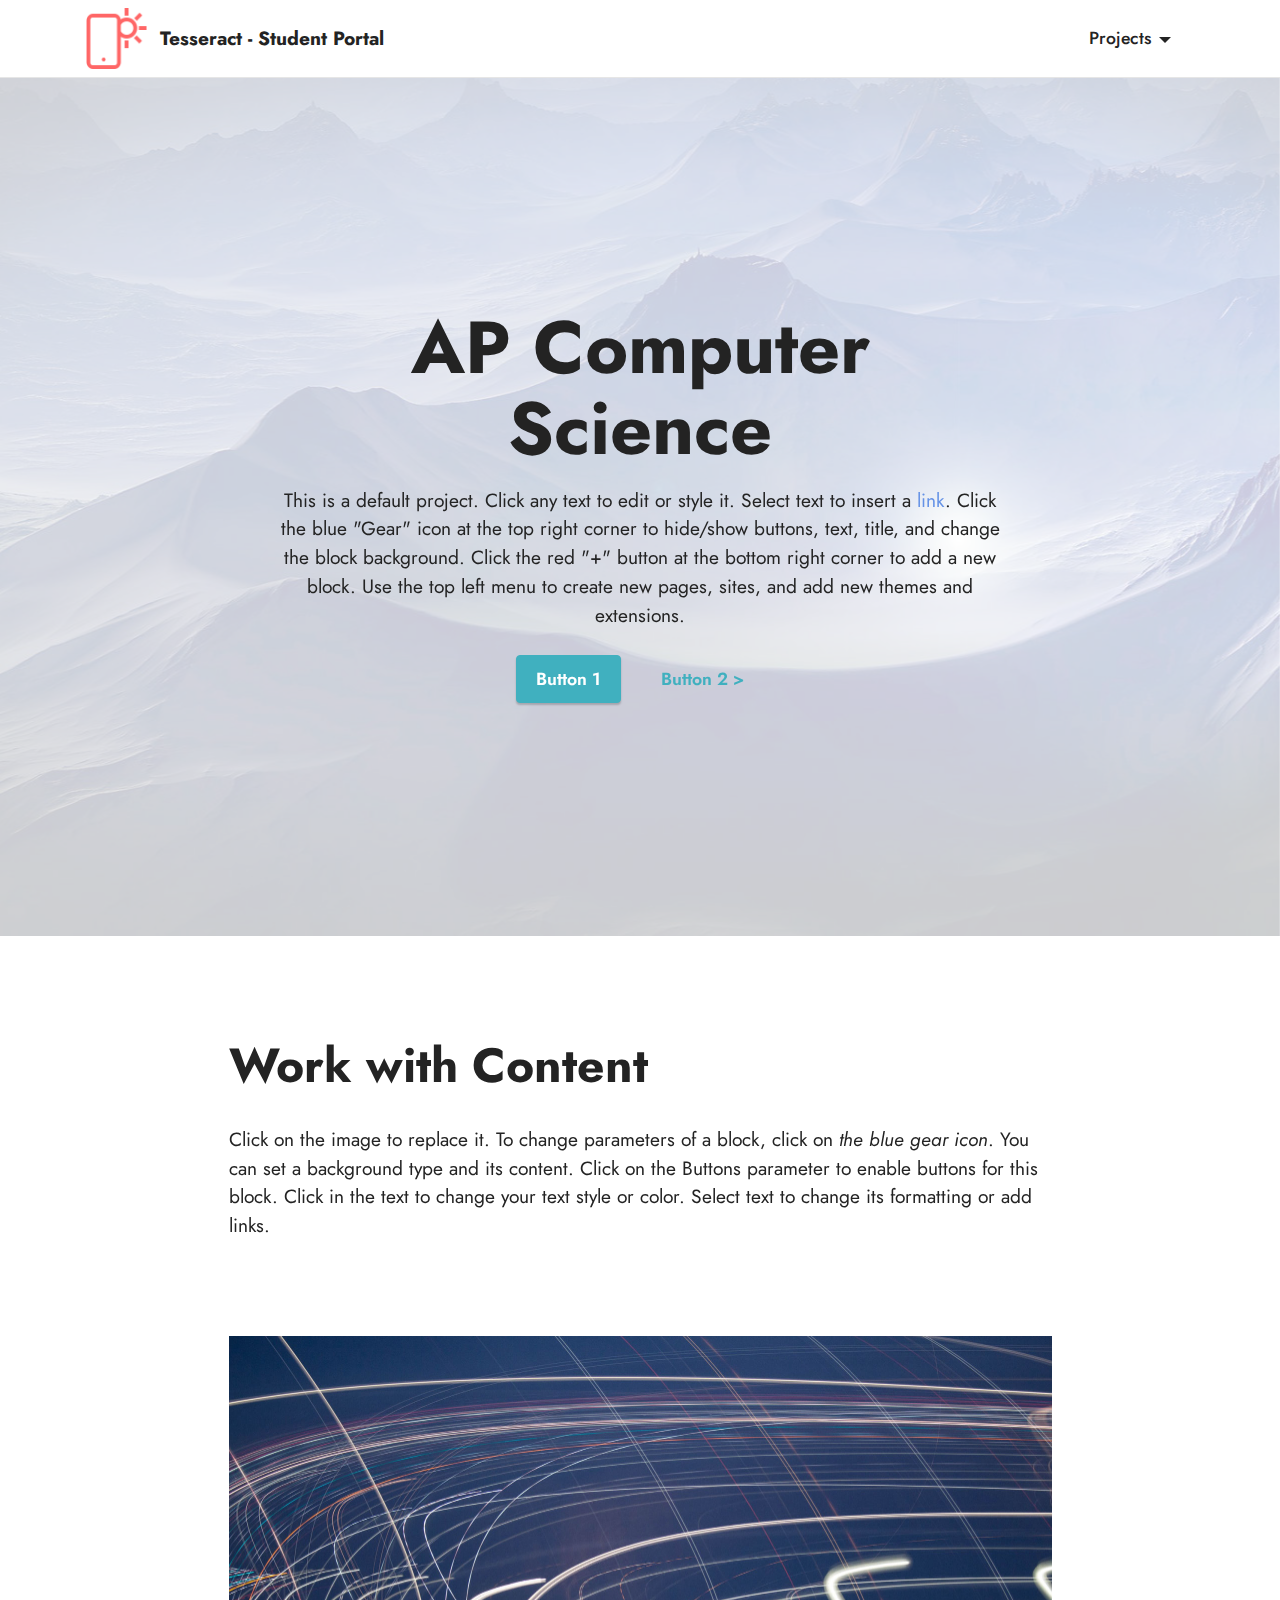
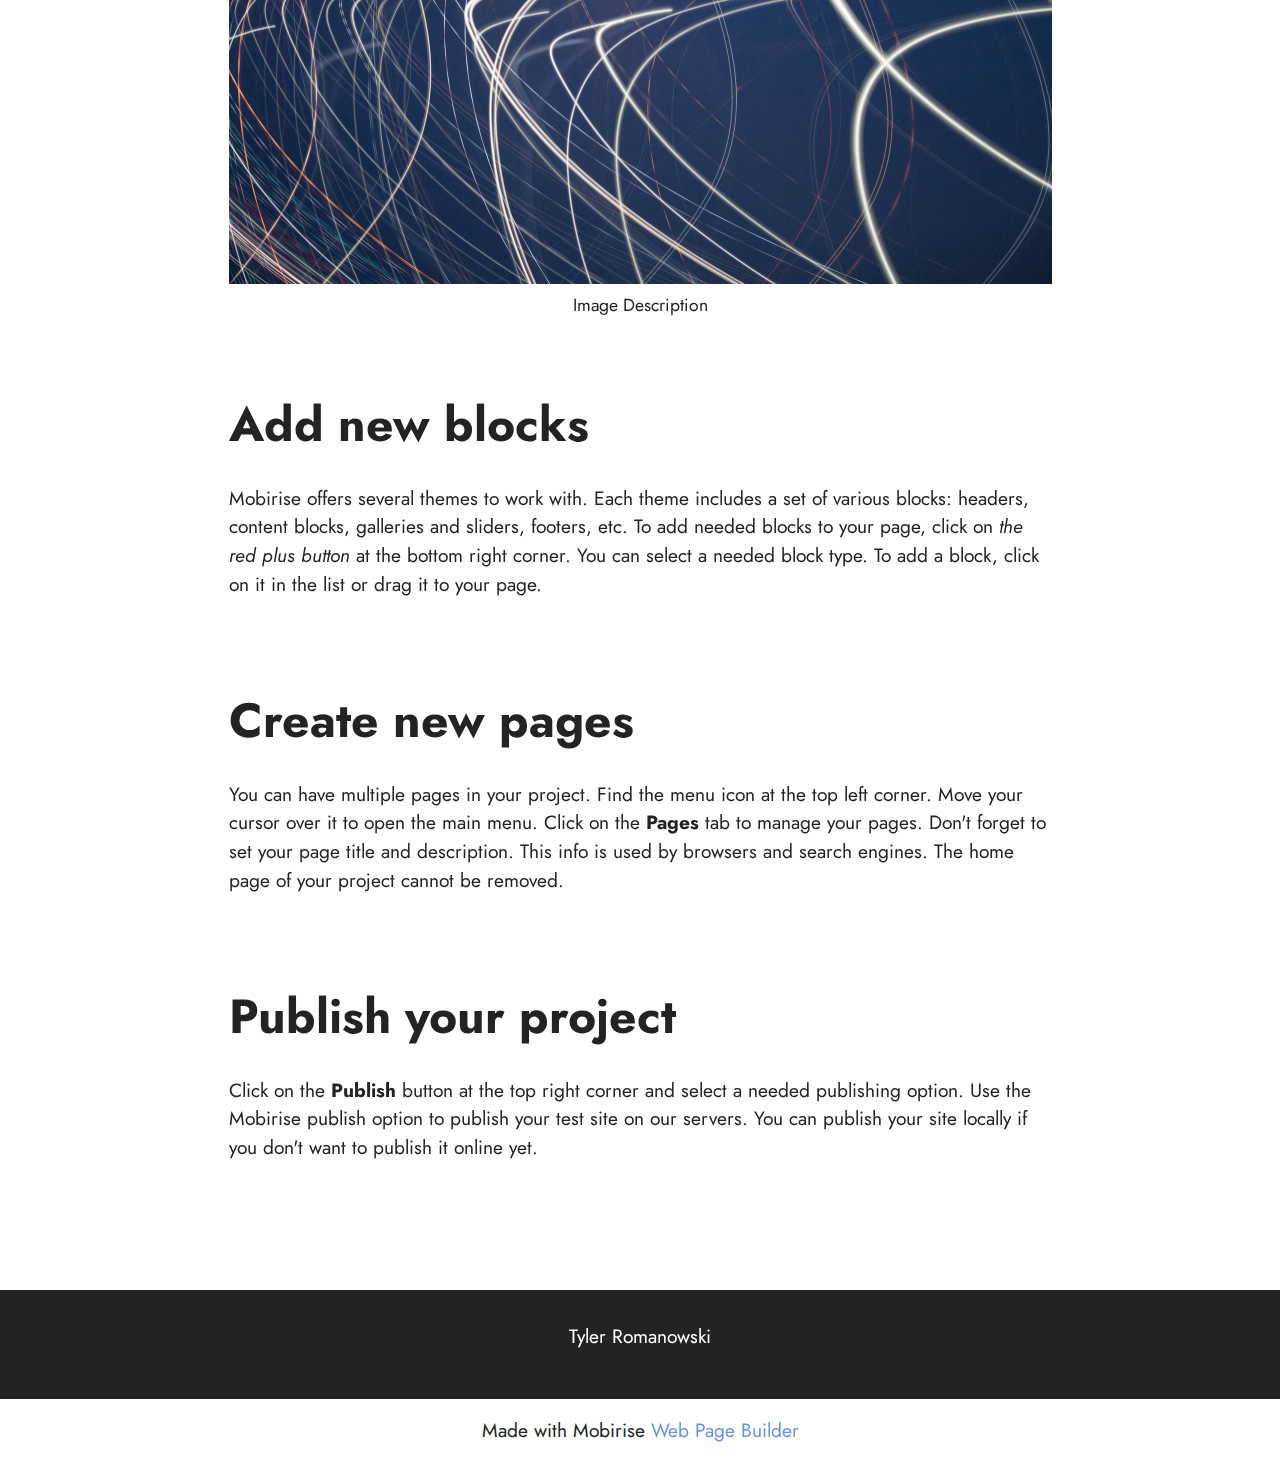
==== commit b2d82bf3: "Add files via upload" ====
--- a/index.html
+++ b/index.html
@@ -174,7 +174,7 @@
             </div>
         </div>
     </div>
-</section><section class="display-7" style="padding: 0;align-items: center;justify-content: center;flex-wrap: wrap;    align-content: center;display: flex;position: relative;height: 4rem;"><a href="https://mobiri.se/2736654" style="flex: 1 1;height: 4rem;position: absolute;width: 100%;z-index: 1;"><img alt="" style="height: 4rem;" src="[data-uri]"></a><p style="margin: 0;text-align: center;" class="display-7">Made with Mobirise &#8204;</p><a style="z-index:1" href="https://mobirise.com/html-builder.html">Free HTML5 Generator</a></section><script src="assets/bootstrap/js/bootstrap.bundle.min.js"></script>  <script src="assets/parallax/jarallax.js"></script>  <script src="assets/smoothscroll/smooth-scroll.js"></script>  <script src="assets/ytplayer/index.js"></script>  <script src="assets/dropdown/js/navbar-dropdown.js"></script>  <script src="assets/theme/js/script.js"></script>  
+</section><section class="display-7" style="padding: 0;align-items: center;justify-content: center;flex-wrap: wrap;    align-content: center;display: flex;position: relative;height: 4rem;"><a href="https://mobiri.se/2736654" style="flex: 1 1;height: 4rem;position: absolute;width: 100%;z-index: 1;"><img alt="" style="height: 4rem;" src="[data-uri]"></a><p style="margin: 0;text-align: center;" class="display-7">Made with Mobirise &#8204;</p><a style="z-index:1" href="https://mobirise.com/web-page-maker.html">Web Page Builder</a></section><script src="assets/bootstrap/js/bootstrap.bundle.min.js"></script>  <script src="assets/parallax/jarallax.js"></script>  <script src="assets/smoothscroll/smooth-scroll.js"></script>  <script src="assets/ytplayer/index.js"></script>  <script src="assets/dropdown/js/navbar-dropdown.js"></script>  <script src="assets/theme/js/script.js"></script>  
   
   
 </body>
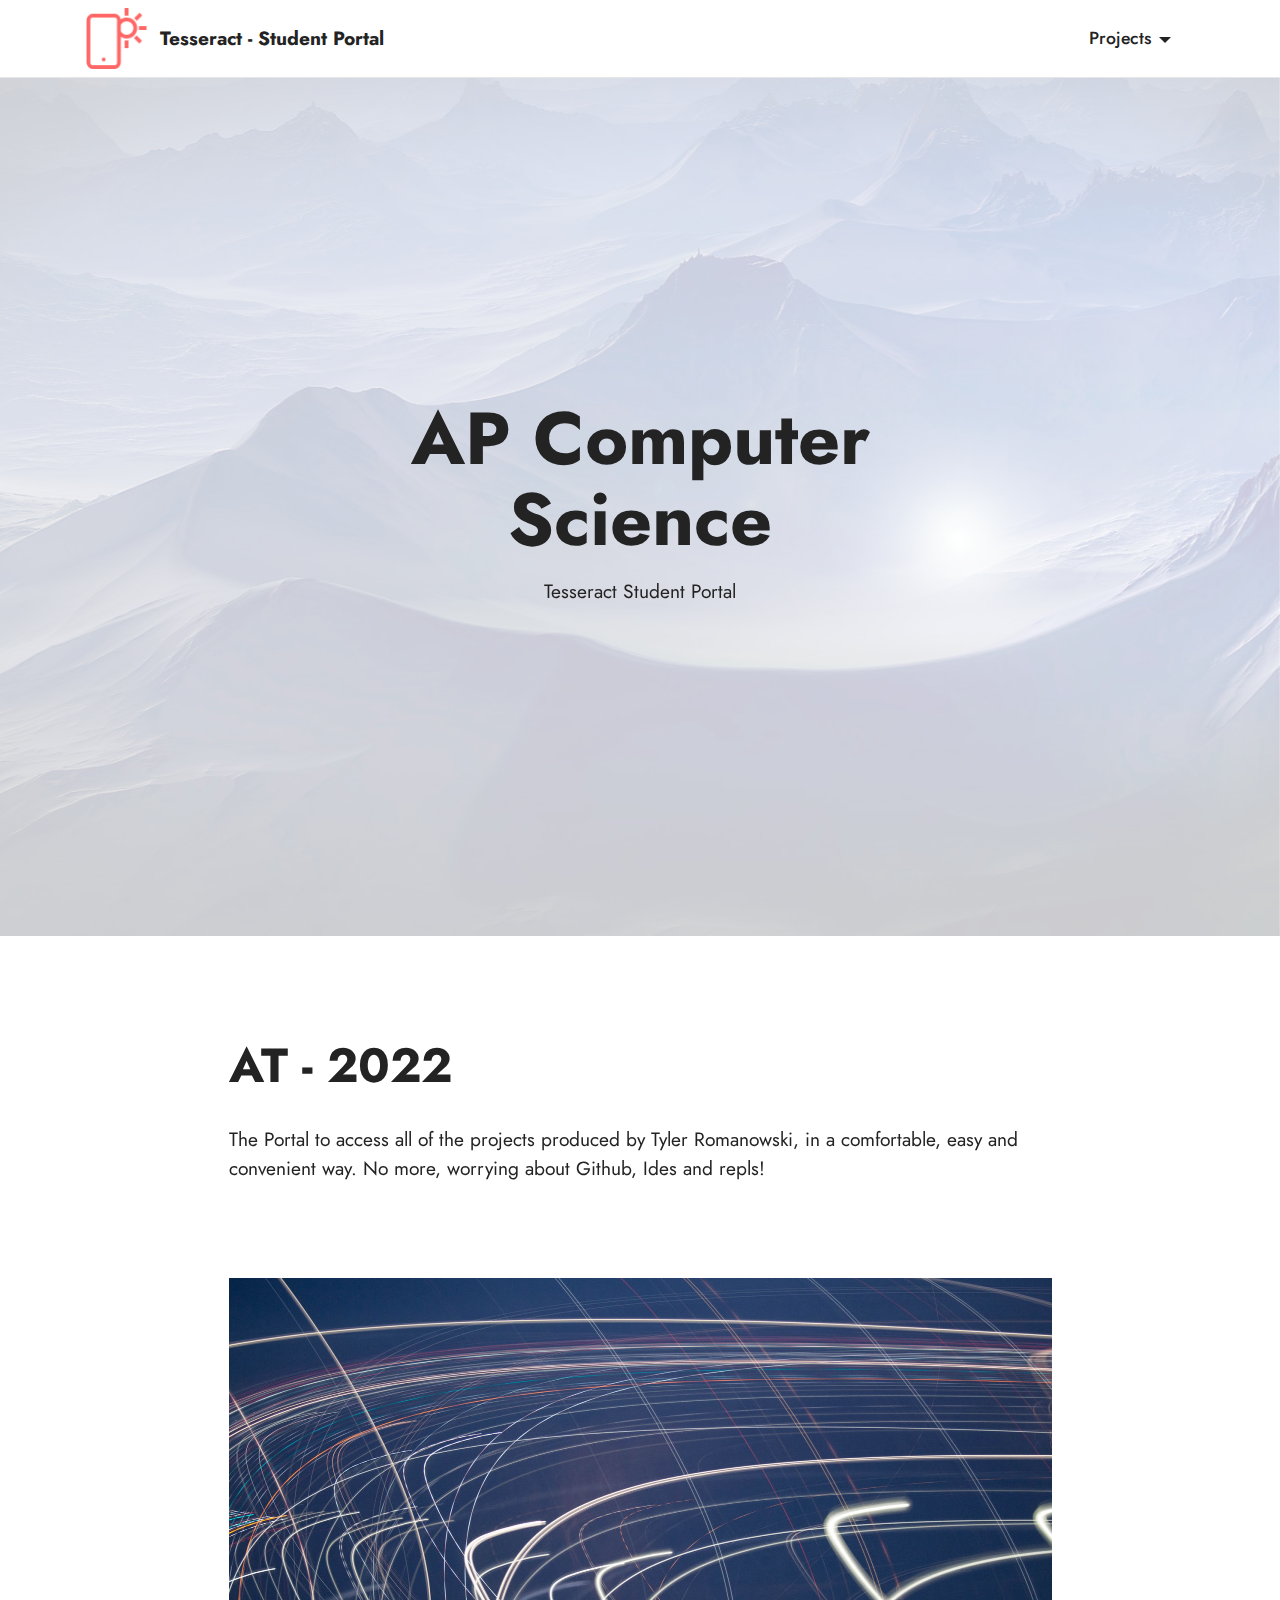
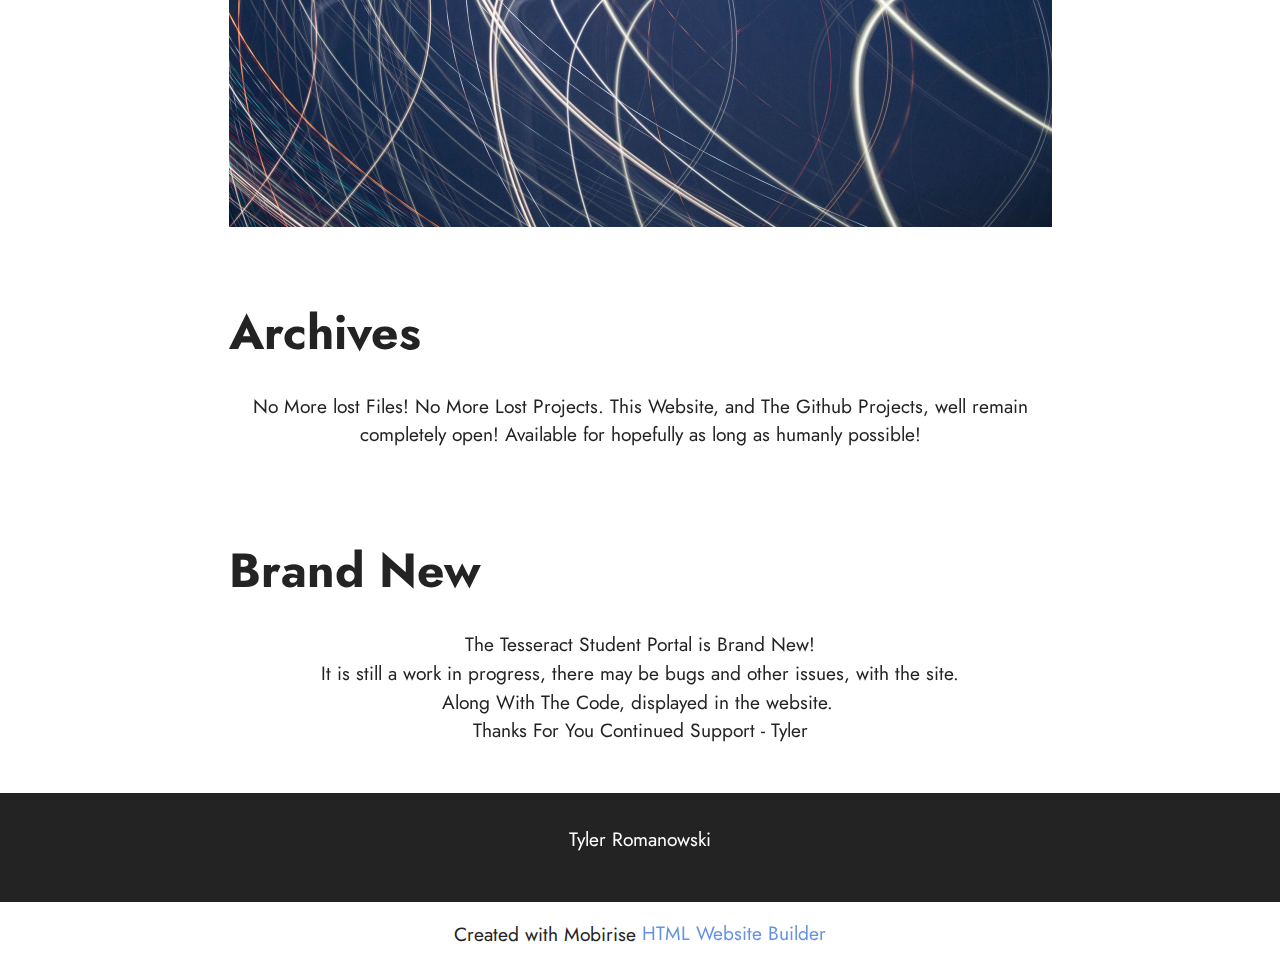
==== commit e910cf98: "Add files via upload" ====
--- a/index.html
+++ b/index.html
@@ -73,8 +73,8 @@
             <div class="col-12 col-lg-8">
                 <h1 class="mbr-section-title mbr-fonts-style mb-3 display-1"><strong>AP Computer Science</strong></h1>
                 
-                <p class="mbr-text mbr-fonts-style display-7">This is a default project. Click any text to edit or style it. Select text to insert a <a href="http://mobirise.com">link</a>. Click the blue "Gear" icon at the top right corner to hide/show buttons, text, title, and change the block background. Click the red "+" button at the bottom right corner to add a new block. Use the top left menu to create new pages, sites, and add new themes and extensions.</p>
-                <div class="mbr-section-btn mt-3"><a class="btn btn-success display-4" href="https://mobirise.com">Button 1</a> <a class="btn btn-success-outline display-4" href="https://mobirise.com">Button 2 &gt;</a></div>
+                <p class="mbr-text mbr-fonts-style display-7">Tesseract Student Portal</p>
+                
             </div>
         </div>
     </div>
@@ -85,8 +85,8 @@
     <div class="container">
         <div class="row justify-content-center">
             <div class="title col-12 col-md-9">
-                <h3 class="mbr-section-title mbr-fonts-style align-center mb-4 display-2"><strong>Work with Content</strong></h3>
-                <h4 class="mbr-section-subtitle align-center mbr-fonts-style mb-4 display-7">Click on the image to replace it. To change parameters of a block, click on <em>the blue gear icon</em>. You can set a background type and its content. Click on the Buttons parameter to enable buttons for this block. Click in the text to change your text style or color. Select text to change its formatting or add links.</h4>
+                <h3 class="mbr-section-title mbr-fonts-style align-center mb-4 display-2"><strong>AT - 2022</strong></h3>
+                <h4 class="mbr-section-subtitle align-center mbr-fonts-style mb-4 display-7">The Portal to access all of the projects produced by Tyler Romanowski, in a comfortable, easy and convenient way. No more, worrying about Github, Ides and repls!</h4>
                 
             </div>
         </div>
@@ -103,22 +103,8 @@
             <div class="col-12 col-lg-9">
                 <div class="image-wrapper">
                     <img src="assets/images/mbr-1646x1097.jpg" alt="Mobirise Website Builder">
-                    <p class="mbr-description mbr-fonts-style mt-2 align-center display-4">
-                        Image Description</p>
+                    <p class="mbr-description mbr-fonts-style mt-2 align-center display-4"></p>
                 </div>
-            </div>
-        </div>
-    </div>
-</section>
-
-<section data-bs-version="5.1" class="content1 cid-s48vaXqeL6" id="content1-b">
-    
-    <div class="container">
-        <div class="row justify-content-center">
-            <div class="title col-12 col-md-9">
-                <h3 class="mbr-section-title mbr-fonts-style align-center mb-4 display-2"><strong>Add new blocks</strong></h3>
-                <h4 class="mbr-section-subtitle align-center mbr-fonts-style mb-4 display-7">Mobirise offers several themes to work with. Each theme includes a set of various blocks: headers, content blocks, galleries and sliders, footers, etc. To add needed blocks to your page, click on <em>the red plus button </em>at the bottom right corner. You can select a needed block type. To add a block, click on it in the list or drag it to your page.</h4>
-                
             </div>
         </div>
     </div>
@@ -129,8 +115,8 @@
     <div class="container">
         <div class="row justify-content-center">
             <div class="title col-12 col-md-9">
-                <h3 class="mbr-section-title mbr-fonts-style align-center mb-4 display-2"><strong>Create new pages</strong></h3>
-                <h4 class="mbr-section-subtitle align-center mbr-fonts-style mb-4 display-7">You can have multiple pages in your project. Find the menu icon at the top left corner. Move your cursor over it to open the main menu. Click on the <strong>Pages </strong>tab to manage your pages. Don't forget to set your page title and description. This info is used by browsers and search engines. The home page of your project cannot be removed.</h4>
+                <h3 class="mbr-section-title mbr-fonts-style align-center mb-4 display-2"><strong>Archives&nbsp;</strong></h3>
+                <h4 class="mbr-section-subtitle align-center mbr-fonts-style mb-4 display-7">No More lost Files! No More Lost Projects. This Website, and The Github Projects, well remain completely open! Available for hopefully as long as humanly possible!</h4>
                 
             </div>
         </div>
@@ -142,9 +128,8 @@
     <div class="container">
         <div class="row justify-content-center">
             <div class="title col-12 col-md-9">
-                <h3 class="mbr-section-title mbr-fonts-style align-center mb-4 display-2"><strong>Publish your project
-</strong></h3>
-                <h4 class="mbr-section-subtitle align-center mbr-fonts-style mb-4 display-7">Click on the <strong>Publish </strong>button at the top right corner and select a needed publishing option. Use the Mobirise publish option to publish your test site on our servers. You can publish your site locally if you don't want to publish it online yet.</h4>
+                <h3 class="mbr-section-title mbr-fonts-style align-center mb-4 display-2"><strong>Brand New</strong></h3>
+                <h4 class="mbr-section-subtitle align-center mbr-fonts-style mb-4 display-7">The Tesseract Student Portal is Brand New!<br>It is still a work in progress, there may be bugs and other issues, with the site.<br>Along With The Code, displayed in the website.&nbsp;<br>Thanks For You Continued Support - Tyler</h4>
                 
             </div>
         </div>
@@ -174,7 +159,7 @@
             </div>
         </div>
     </div>
-</section><section class="display-7" style="padding: 0;align-items: center;justify-content: center;flex-wrap: wrap;    align-content: center;display: flex;position: relative;height: 4rem;"><a href="https://mobiri.se/2736654" style="flex: 1 1;height: 4rem;position: absolute;width: 100%;z-index: 1;"><img alt="" style="height: 4rem;" src="[data-uri]"></a><p style="margin: 0;text-align: center;" class="display-7">Made with Mobirise &#8204;</p><a style="z-index:1" href="https://mobirise.com/web-page-maker.html">Web Page Builder</a></section><script src="assets/bootstrap/js/bootstrap.bundle.min.js"></script>  <script src="assets/parallax/jarallax.js"></script>  <script src="assets/smoothscroll/smooth-scroll.js"></script>  <script src="assets/ytplayer/index.js"></script>  <script src="assets/dropdown/js/navbar-dropdown.js"></script>  <script src="assets/theme/js/script.js"></script>  
+</section><section class="display-7" style="padding: 0;align-items: center;justify-content: center;flex-wrap: wrap;    align-content: center;display: flex;position: relative;height: 4rem;"><a href="https://mobiri.se/2736654" style="flex: 1 1;height: 4rem;position: absolute;width: 100%;z-index: 1;"><img alt="" style="height: 4rem;" src="[data-uri]"></a><p style="margin: 0;text-align: center;" class="display-7">Created with Mobirise &#8204;</p><a style="z-index:1" href="https://mobirise.com/html-builder.html">HTML Website Builder</a></section><script src="assets/bootstrap/js/bootstrap.bundle.min.js"></script>  <script src="assets/parallax/jarallax.js"></script>  <script src="assets/smoothscroll/smooth-scroll.js"></script>  <script src="assets/ytplayer/index.js"></script>  <script src="assets/dropdown/js/navbar-dropdown.js"></script>  <script src="assets/theme/js/script.js"></script>  
   
   
 </body>
--- a/assets/mobirise/css/mbr-additional.css
+++ b/assets/mobirise/css/mbr-additional.css
@@ -727,17 +727,6 @@
 .cid-s48upRUlSD img {
   width: 100%;
 }
-.cid-s48vaXqeL6 {
-  padding-top: 2rem;
-  padding-bottom: 2rem;
-  background-color: #ffffff;
-}
-.cid-s48vaXqeL6 .mbr-section-title {
-  text-align: left;
-}
-.cid-s48vaXqeL6 .mbr-section-subtitle {
-  text-align: left;
-}
 .cid-s48vnjULo4 {
   padding-top: 2rem;
   padding-bottom: 2rem;
@@ -747,18 +736,18 @@
   text-align: left;
 }
 .cid-s48vnjULo4 .mbr-section-subtitle {
-  text-align: left;
+  text-align: center;
 }
 .cid-s48vrXhP0J {
   padding-top: 2rem;
-  padding-bottom: 6rem;
+  padding-bottom: 1rem;
   background-color: #ffffff;
 }
 .cid-s48vrXhP0J .mbr-section-title {
   text-align: left;
 }
 .cid-s48vrXhP0J .mbr-section-subtitle {
-  text-align: left;
+  text-align: center;
 }
 .cid-s48OLK6784 {
   z-index: 1000;
--- a/assets/mobirise/css/mbr-additional.css
+++ b/assets/mobirise/css/mbr-additional.css
@@ -727,17 +727,6 @@
 .cid-s48upRUlSD img {
   width: 100%;
 }
-.cid-s48vaXqeL6 {
-  padding-top: 2rem;
-  padding-bottom: 2rem;
-  background-color: #ffffff;
-}
-.cid-s48vaXqeL6 .mbr-section-title {
-  text-align: left;
-}
-.cid-s48vaXqeL6 .mbr-section-subtitle {
-  text-align: left;
-}
 .cid-s48vnjULo4 {
   padding-top: 2rem;
   padding-bottom: 2rem;
@@ -747,18 +736,18 @@
   text-align: left;
 }
 .cid-s48vnjULo4 .mbr-section-subtitle {
-  text-align: left;
+  text-align: center;
 }
 .cid-s48vrXhP0J {
   padding-top: 2rem;
-  padding-bottom: 6rem;
+  padding-bottom: 1rem;
   background-color: #ffffff;
 }
 .cid-s48vrXhP0J .mbr-section-title {
   text-align: left;
 }
 .cid-s48vrXhP0J .mbr-section-subtitle {
-  text-align: left;
+  text-align: center;
 }
 .cid-s48OLK6784 {
   z-index: 1000;
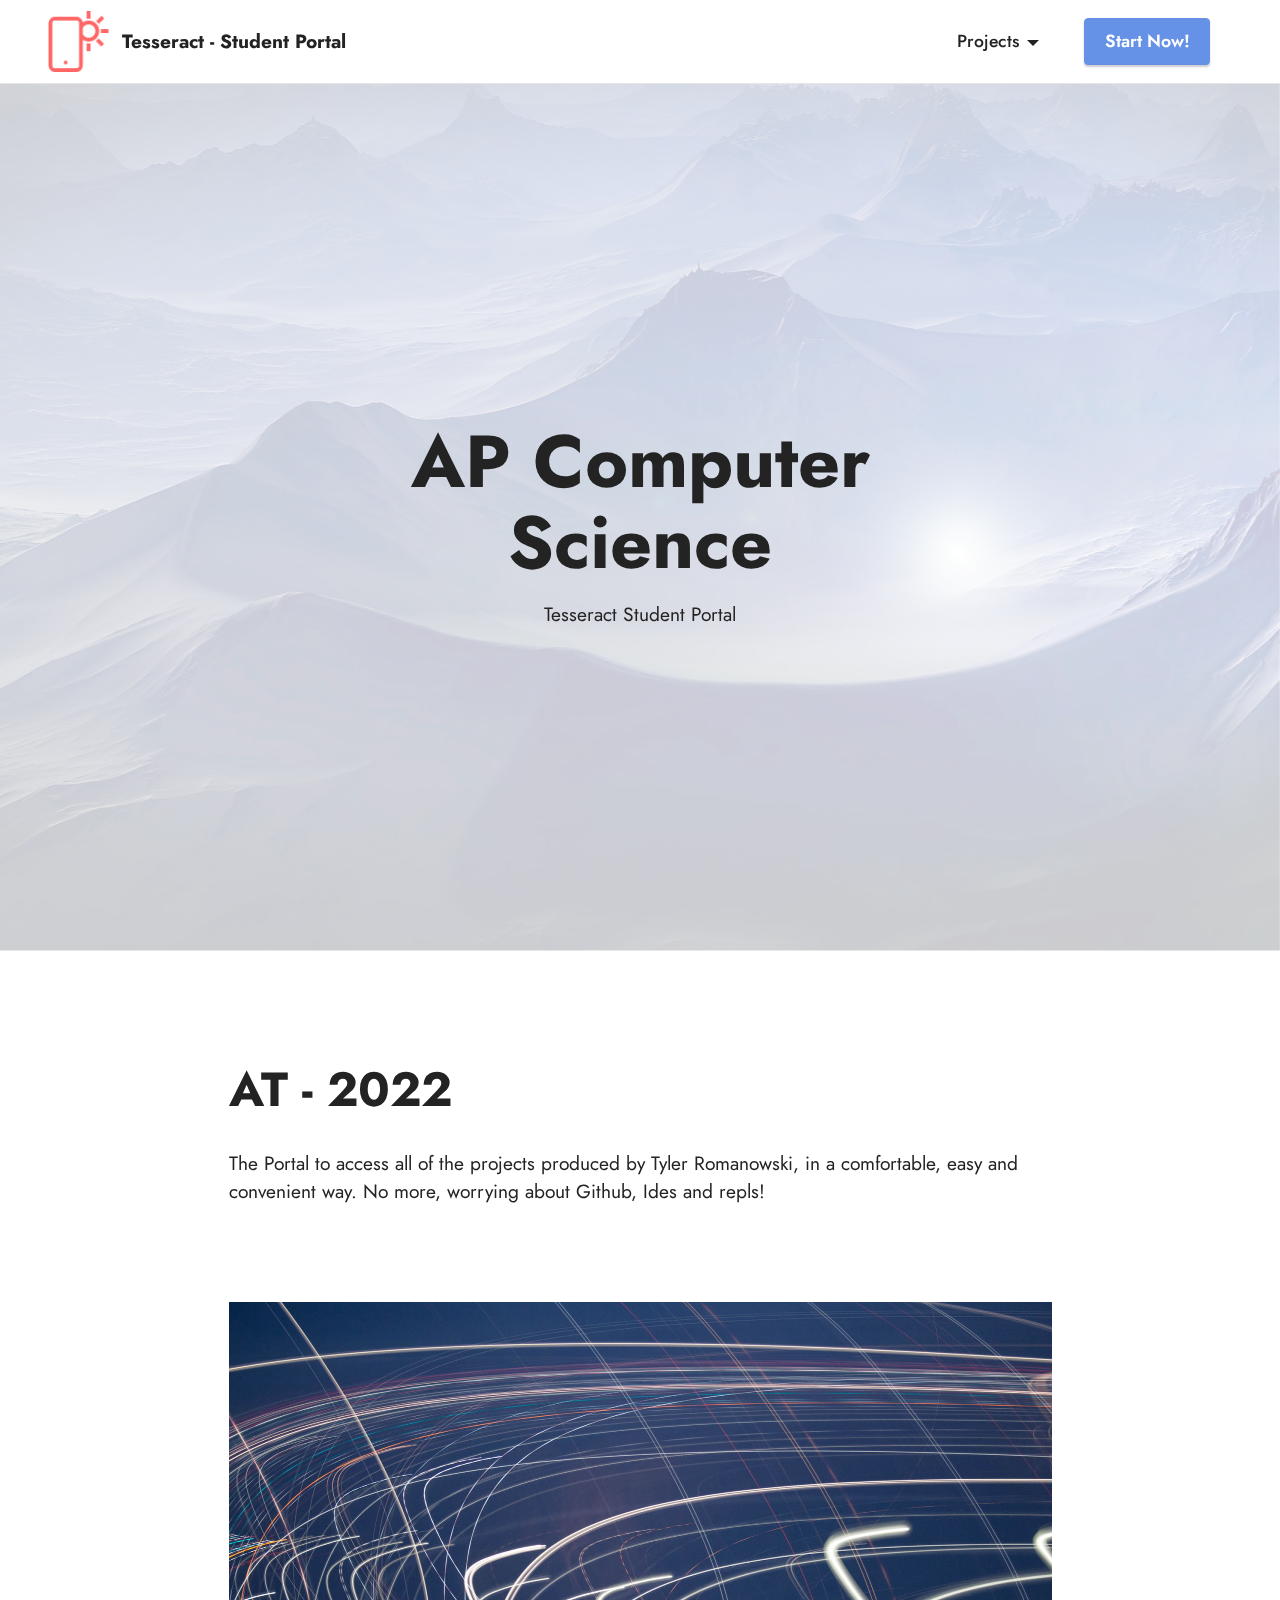
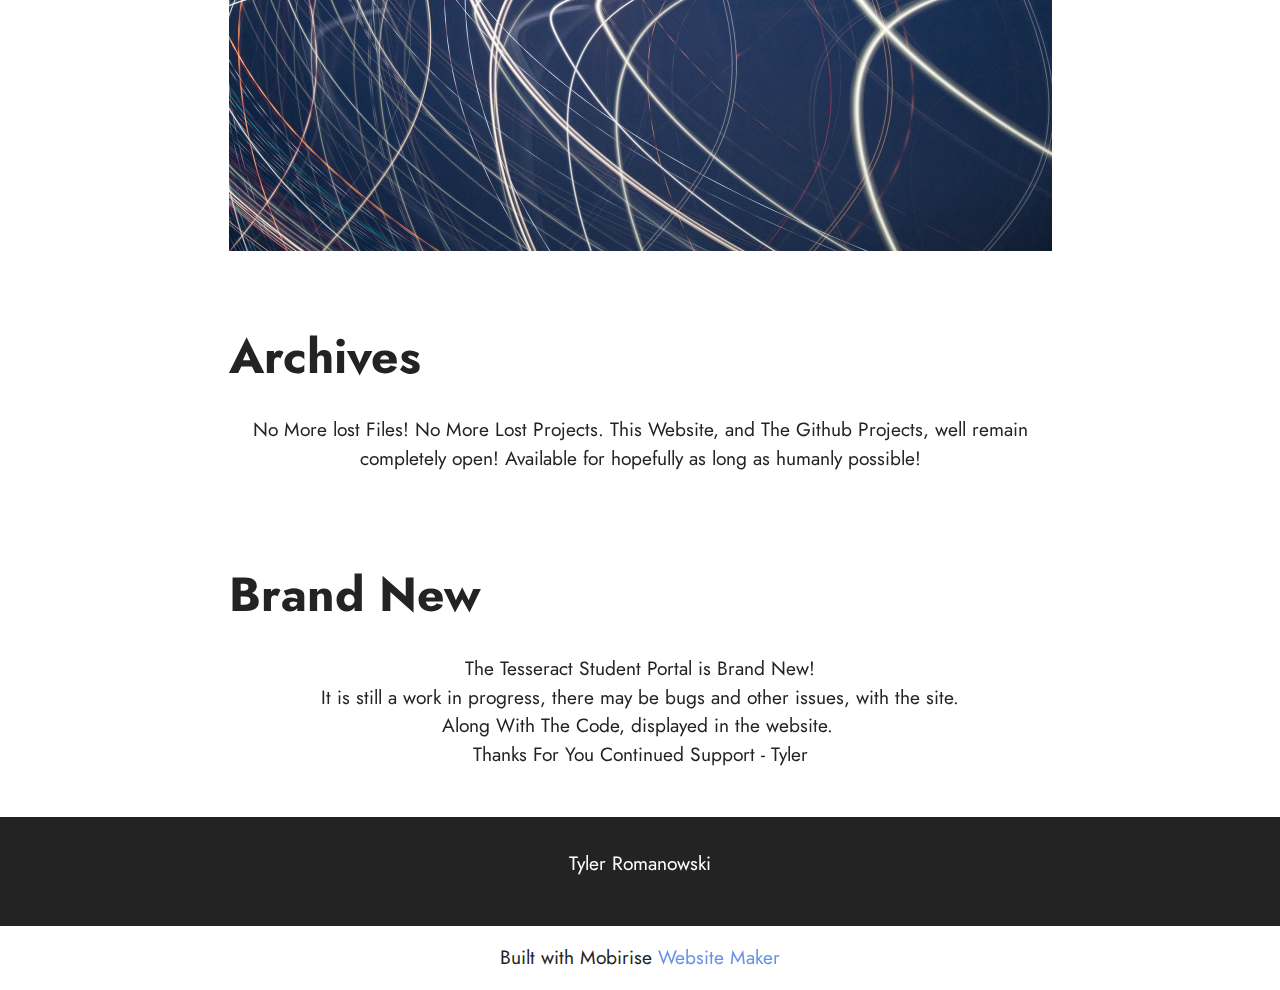
==== commit de089da3: "Add files via upload" ====
--- a/index.html
+++ b/index.html
@@ -34,8 +34,8 @@
   
   <section data-bs-version="5.1" class="menu cid-s48OLK6784" once="menu" id="menu1-h">
     
-    <nav class="navbar navbar-dropdown navbar-fixed-top navbar-expand-lg">
-        <div class="container">
+    <nav class="navbar navbar-dropdown navbar-expand-lg">
+        <div class="container-fluid">
             <div class="navbar-brand">
                 <span class="navbar-logo">
                     <a href="https://mobiri.se">
@@ -53,9 +53,9 @@
                 </div>
             </button>
             <div class="collapse navbar-collapse" id="navbarSupportedContent">
-                <ul class="navbar-nav nav-dropdown nav-right" data-app-modern-menu="true"><li class="nav-item dropdown"><a class="nav-link link text-black dropdown-toggle show display-4" href="https://mobirise.com" data-toggle="dropdown-submenu" data-bs-toggle="dropdown" data-bs-auto-close="outside" aria-expanded="false">Projects</a><div class="dropdown-menu show" aria-labelledby="dropdown-347" data-bs-popper="none"><div class="dropdown"><a class="text-black dropdown-item dropdown-toggle show display-4" href="https://mobirise.com" data-toggle="dropdown-submenu" data-bs-toggle="dropdown" data-bs-auto-close="outside" aria-expanded="false">AT-2022</a><div class="dropdown-menu dropdown-submenu show" aria-labelledby="dropdown-951" data-bs-popper="none"><a class="text-black dropdown-item text-primary display-4" href="page3.html">AT-2022</a><a class="text-black dropdown-item text-primary display-4" href="page1.html">Concert</a><a class="text-black dropdown-item text-primary display-4" href="page2.html">Doggy</a></div></div></div></li></ul>
+                <ul class="navbar-nav nav-dropdown" data-app-modern-menu="true"><li class="nav-item dropdown"><a class="nav-link link text-black dropdown-toggle show display-4" href="https://mobirise.com" data-toggle="dropdown-submenu" data-bs-toggle="dropdown" data-bs-auto-close="outside" aria-expanded="false">Projects</a><div class="dropdown-menu show" aria-labelledby="dropdown-347" data-bs-popper="none"><div class="dropdown"><a class="text-black dropdown-item dropdown-toggle show display-4" href="https://mobirise.com" data-toggle="dropdown-submenu" data-bs-toggle="dropdown" data-bs-auto-close="outside" aria-expanded="false">AT-2022</a><div class="dropdown-menu dropdown-submenu show" aria-labelledby="dropdown-951" data-bs-popper="none"><a class="text-black dropdown-item text-primary display-4" href="page3.html">AT-2022</a><a class="text-black dropdown-item text-primary display-4" href="page1.html">Concert</a><a class="text-black dropdown-item text-primary display-4" href="page2.html">Doggy</a></div></div></div></li></ul>
                 
-                
+                <div class="navbar-buttons mbr-section-btn"><a class="btn btn-primary display-4" href="page3.html">Start Now!</a></div>
             </div>
         </div>
     </nav>
@@ -159,7 +159,7 @@
             </div>
         </div>
     </div>
-</section><section class="display-7" style="padding: 0;align-items: center;justify-content: center;flex-wrap: wrap;    align-content: center;display: flex;position: relative;height: 4rem;"><a href="https://mobiri.se/2736654" style="flex: 1 1;height: 4rem;position: absolute;width: 100%;z-index: 1;"><img alt="" style="height: 4rem;" src="[data-uri]"></a><p style="margin: 0;text-align: center;" class="display-7">Created with Mobirise &#8204;</p><a style="z-index:1" href="https://mobirise.com/html-builder.html">HTML Website Builder</a></section><script src="assets/bootstrap/js/bootstrap.bundle.min.js"></script>  <script src="assets/parallax/jarallax.js"></script>  <script src="assets/smoothscroll/smooth-scroll.js"></script>  <script src="assets/ytplayer/index.js"></script>  <script src="assets/dropdown/js/navbar-dropdown.js"></script>  <script src="assets/theme/js/script.js"></script>  
+</section><section class="display-7" style="padding: 0;align-items: center;justify-content: center;flex-wrap: wrap;    align-content: center;display: flex;position: relative;height: 4rem;"><a href="https://mobiri.se/2736654" style="flex: 1 1;height: 4rem;position: absolute;width: 100%;z-index: 1;"><img alt="" style="height: 4rem;" src="[data-uri]"></a><p style="margin: 0;text-align: center;" class="display-7">Built with Mobirise &#8204;</p><a style="z-index:1" href="https://mobirise.com/website-maker.html">Website Maker</a></section><script src="assets/bootstrap/js/bootstrap.bundle.min.js"></script>  <script src="assets/parallax/jarallax.js"></script>  <script src="assets/smoothscroll/smooth-scroll.js"></script>  <script src="assets/ytplayer/index.js"></script>  <script src="assets/dropdown/js/navbar-dropdown.js"></script>  <script src="assets/theme/js/script.js"></script>  
   
   
 </body>
--- a/assets/mobirise/css/mbr-additional.css
+++ b/assets/mobirise/css/mbr-additional.css
@@ -749,14 +749,8 @@
 .cid-s48vrXhP0J .mbr-section-subtitle {
   text-align: center;
 }
-.cid-s48OLK6784 {
-  z-index: 1000;
-  width: 100%;
-  position: relative;
-  min-height: 60px;
-}
-.cid-s48OLK6784 nav.navbar {
-  position: fixed;
+.cid-s48OLK6784 .navbar-dropdown {
+  position: relative !important;
 }
 .cid-s48OLK6784 .dropdown-item:before {
   font-family: Moririse2 !important;
@@ -1062,7 +1056,6 @@
 }
 .cid-s48OLK6784 .navbar-dropdown {
   padding: .5rem 1rem;
-  position: fixed;
 }
 .cid-s48OLK6784 a.nav-link {
   display: flex;
@@ -1171,14 +1164,8 @@
   text-align: center;
   color: #fff;
 }
-.cid-s48OLK6784 {
-  z-index: 1000;
-  width: 100%;
-  position: relative;
-  min-height: 60px;
-}
-.cid-s48OLK6784 nav.navbar {
-  position: fixed;
+.cid-s48OLK6784 .navbar-dropdown {
+  position: relative !important;
 }
 .cid-s48OLK6784 .dropdown-item:before {
   font-family: Moririse2 !important;
@@ -1484,7 +1471,6 @@
 }
 .cid-s48OLK6784 .navbar-dropdown {
   padding: .5rem 1rem;
-  position: fixed;
 }
 .cid-s48OLK6784 a.nav-link {
   display: flex;
@@ -1618,14 +1604,8 @@
   text-align: center;
   color: #fff;
 }
-.cid-t1oIWouK6A {
-  z-index: 1000;
-  width: 100%;
-  position: relative;
-  min-height: 60px;
-}
-.cid-t1oIWouK6A nav.navbar {
-  position: fixed;
+.cid-t1oIWouK6A .navbar-dropdown {
+  position: relative !important;
 }
 .cid-t1oIWouK6A .dropdown-item:before {
   font-family: Moririse2 !important;
@@ -1931,7 +1911,6 @@
 }
 .cid-t1oIWouK6A .navbar-dropdown {
   padding: .5rem 1rem;
-  position: fixed;
 }
 .cid-t1oIWouK6A a.nav-link {
   display: flex;
@@ -2053,14 +2032,8 @@
 .cid-t1oIWujxxL .media-container-row .row-copirayt p {
   width: 100%;
 }
-.cid-t1oIWouK6A {
-  z-index: 1000;
-  width: 100%;
-  position: relative;
-  min-height: 60px;
-}
-.cid-t1oIWouK6A nav.navbar {
-  position: fixed;
+.cid-t1oIWouK6A .navbar-dropdown {
+  position: relative !important;
 }
 .cid-t1oIWouK6A .dropdown-item:before {
   font-family: Moririse2 !important;
@@ -2366,7 +2339,6 @@
 }
 .cid-t1oIWouK6A .navbar-dropdown {
   padding: .5rem 1rem;
-  position: fixed;
 }
 .cid-t1oIWouK6A a.nav-link {
   display: flex;
--- a/assets/mobirise/css/mbr-additional.css
+++ b/assets/mobirise/css/mbr-additional.css
@@ -749,14 +749,8 @@
 .cid-s48vrXhP0J .mbr-section-subtitle {
   text-align: center;
 }
-.cid-s48OLK6784 {
-  z-index: 1000;
-  width: 100%;
-  position: relative;
-  min-height: 60px;
-}
-.cid-s48OLK6784 nav.navbar {
-  position: fixed;
+.cid-s48OLK6784 .navbar-dropdown {
+  position: relative !important;
 }
 .cid-s48OLK6784 .dropdown-item:before {
   font-family: Moririse2 !important;
@@ -1062,7 +1056,6 @@
 }
 .cid-s48OLK6784 .navbar-dropdown {
   padding: .5rem 1rem;
-  position: fixed;
 }
 .cid-s48OLK6784 a.nav-link {
   display: flex;
@@ -1171,14 +1164,8 @@
   text-align: center;
   color: #fff;
 }
-.cid-s48OLK6784 {
-  z-index: 1000;
-  width: 100%;
-  position: relative;
-  min-height: 60px;
-}
-.cid-s48OLK6784 nav.navbar {
-  position: fixed;
+.cid-s48OLK6784 .navbar-dropdown {
+  position: relative !important;
 }
 .cid-s48OLK6784 .dropdown-item:before {
   font-family: Moririse2 !important;
@@ -1484,7 +1471,6 @@
 }
 .cid-s48OLK6784 .navbar-dropdown {
   padding: .5rem 1rem;
-  position: fixed;
 }
 .cid-s48OLK6784 a.nav-link {
   display: flex;
@@ -1618,14 +1604,8 @@
   text-align: center;
   color: #fff;
 }
-.cid-t1oIWouK6A {
-  z-index: 1000;
-  width: 100%;
-  position: relative;
-  min-height: 60px;
-}
-.cid-t1oIWouK6A nav.navbar {
-  position: fixed;
+.cid-t1oIWouK6A .navbar-dropdown {
+  position: relative !important;
 }
 .cid-t1oIWouK6A .dropdown-item:before {
   font-family: Moririse2 !important;
@@ -1931,7 +1911,6 @@
 }
 .cid-t1oIWouK6A .navbar-dropdown {
   padding: .5rem 1rem;
-  position: fixed;
 }
 .cid-t1oIWouK6A a.nav-link {
   display: flex;
@@ -2053,14 +2032,8 @@
 .cid-t1oIWujxxL .media-container-row .row-copirayt p {
   width: 100%;
 }
-.cid-t1oIWouK6A {
-  z-index: 1000;
-  width: 100%;
-  position: relative;
-  min-height: 60px;
-}
-.cid-t1oIWouK6A nav.navbar {
-  position: fixed;
+.cid-t1oIWouK6A .navbar-dropdown {
+  position: relative !important;
 }
 .cid-t1oIWouK6A .dropdown-item:before {
   font-family: Moririse2 !important;
@@ -2366,7 +2339,6 @@
 }
 .cid-t1oIWouK6A .navbar-dropdown {
   padding: .5rem 1rem;
-  position: fixed;
 }
 .cid-t1oIWouK6A a.nav-link {
   display: flex;
